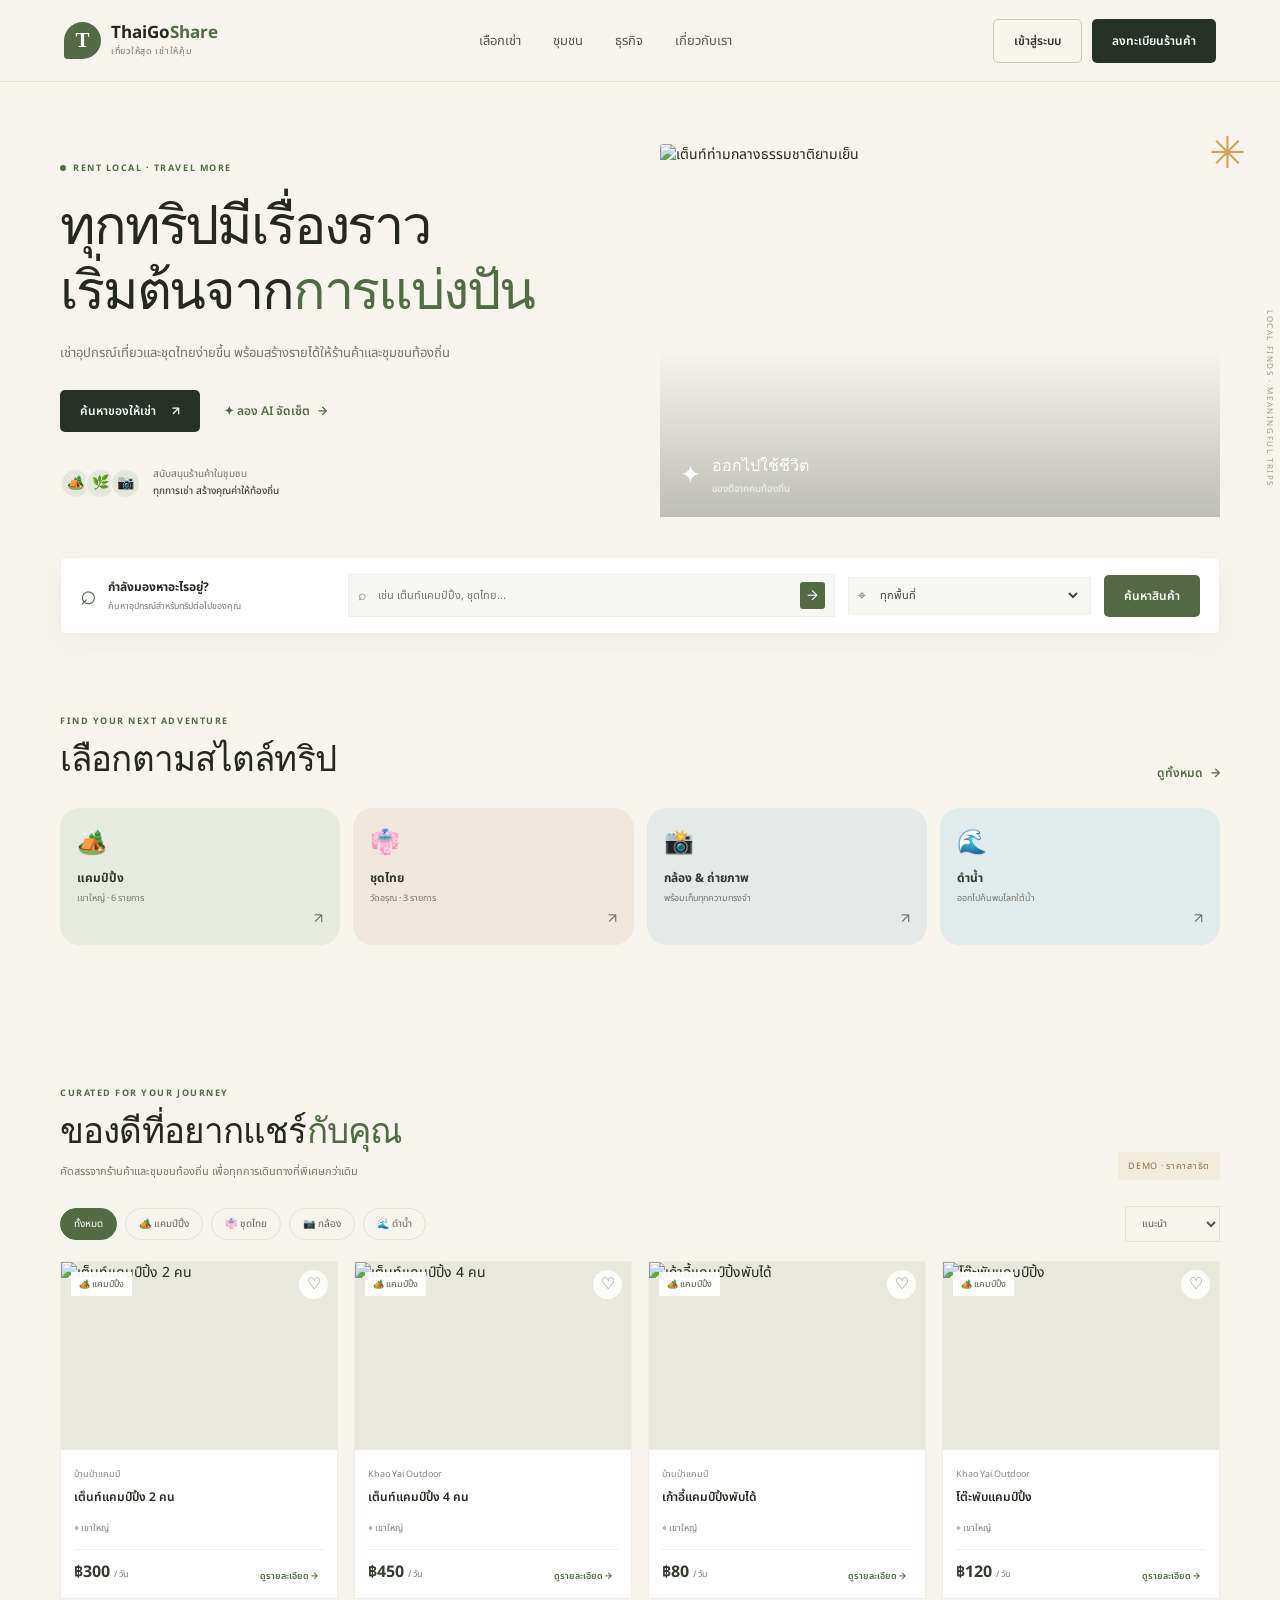
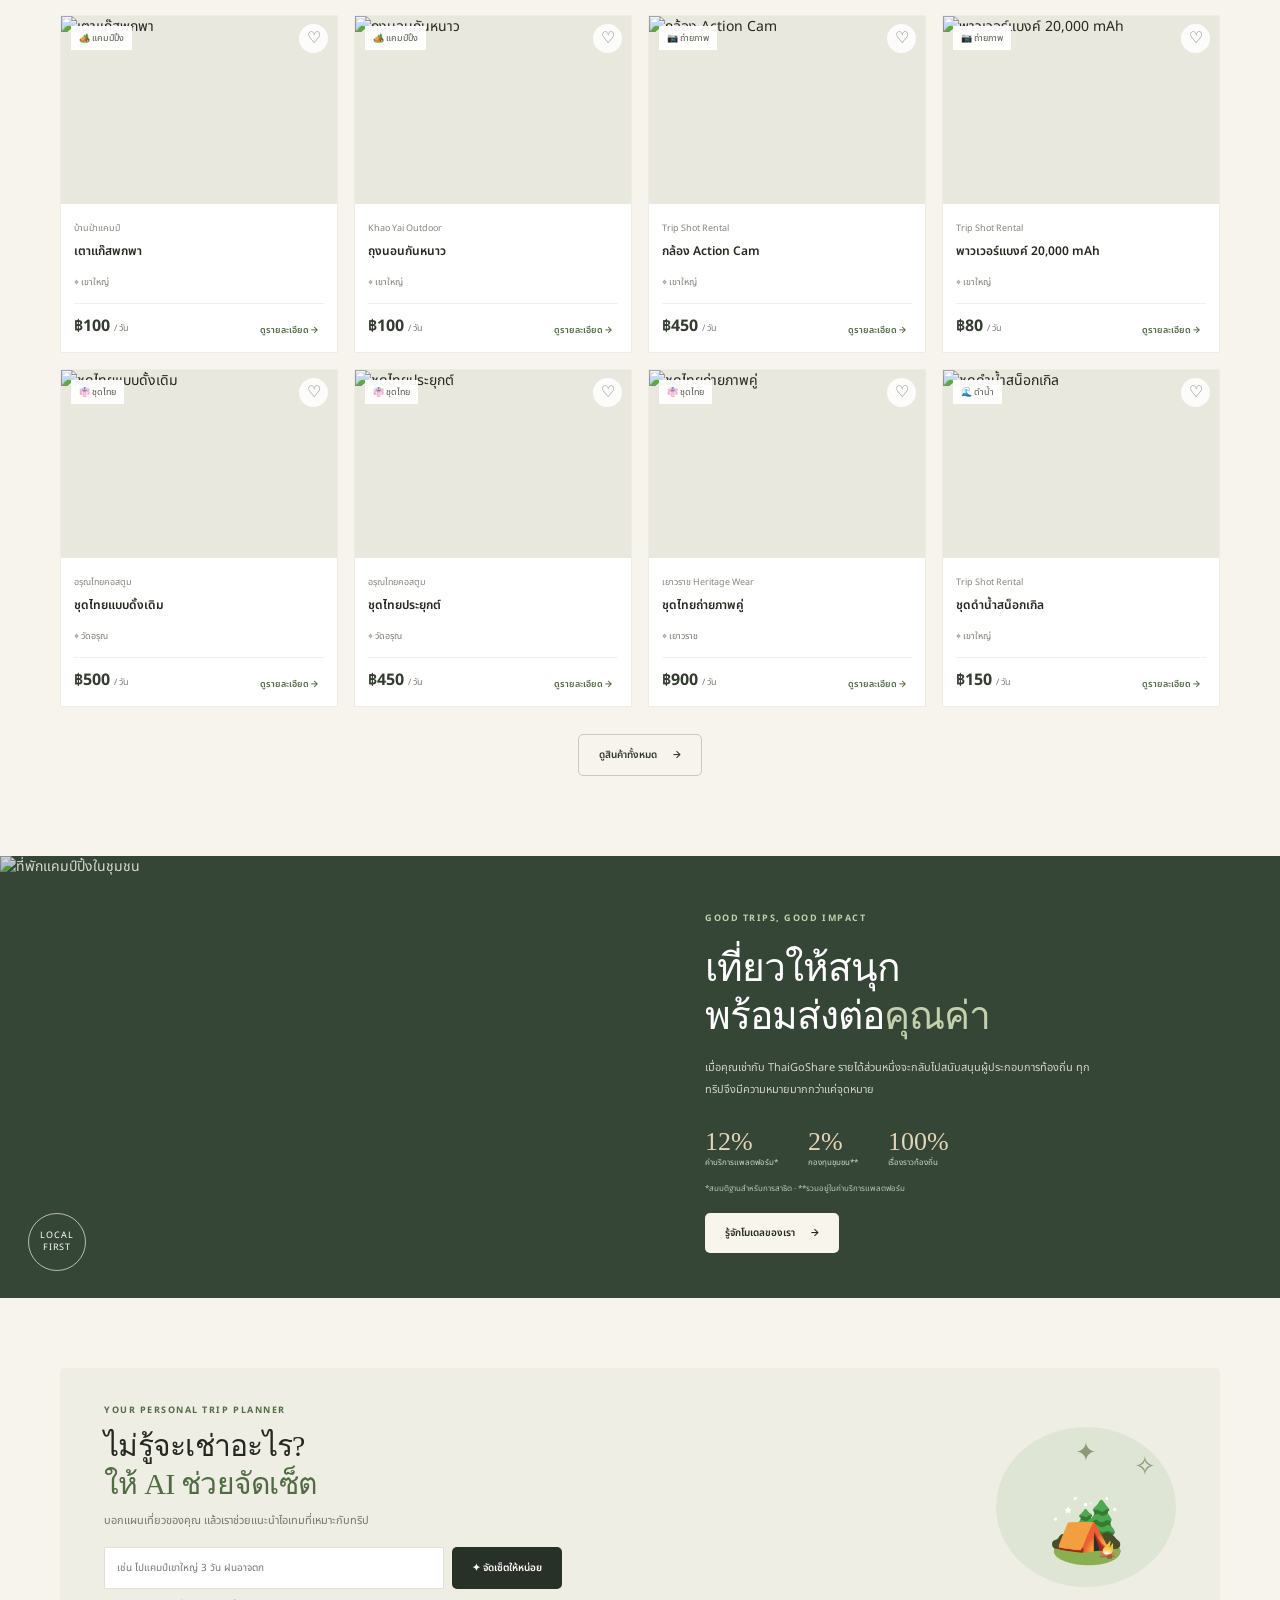
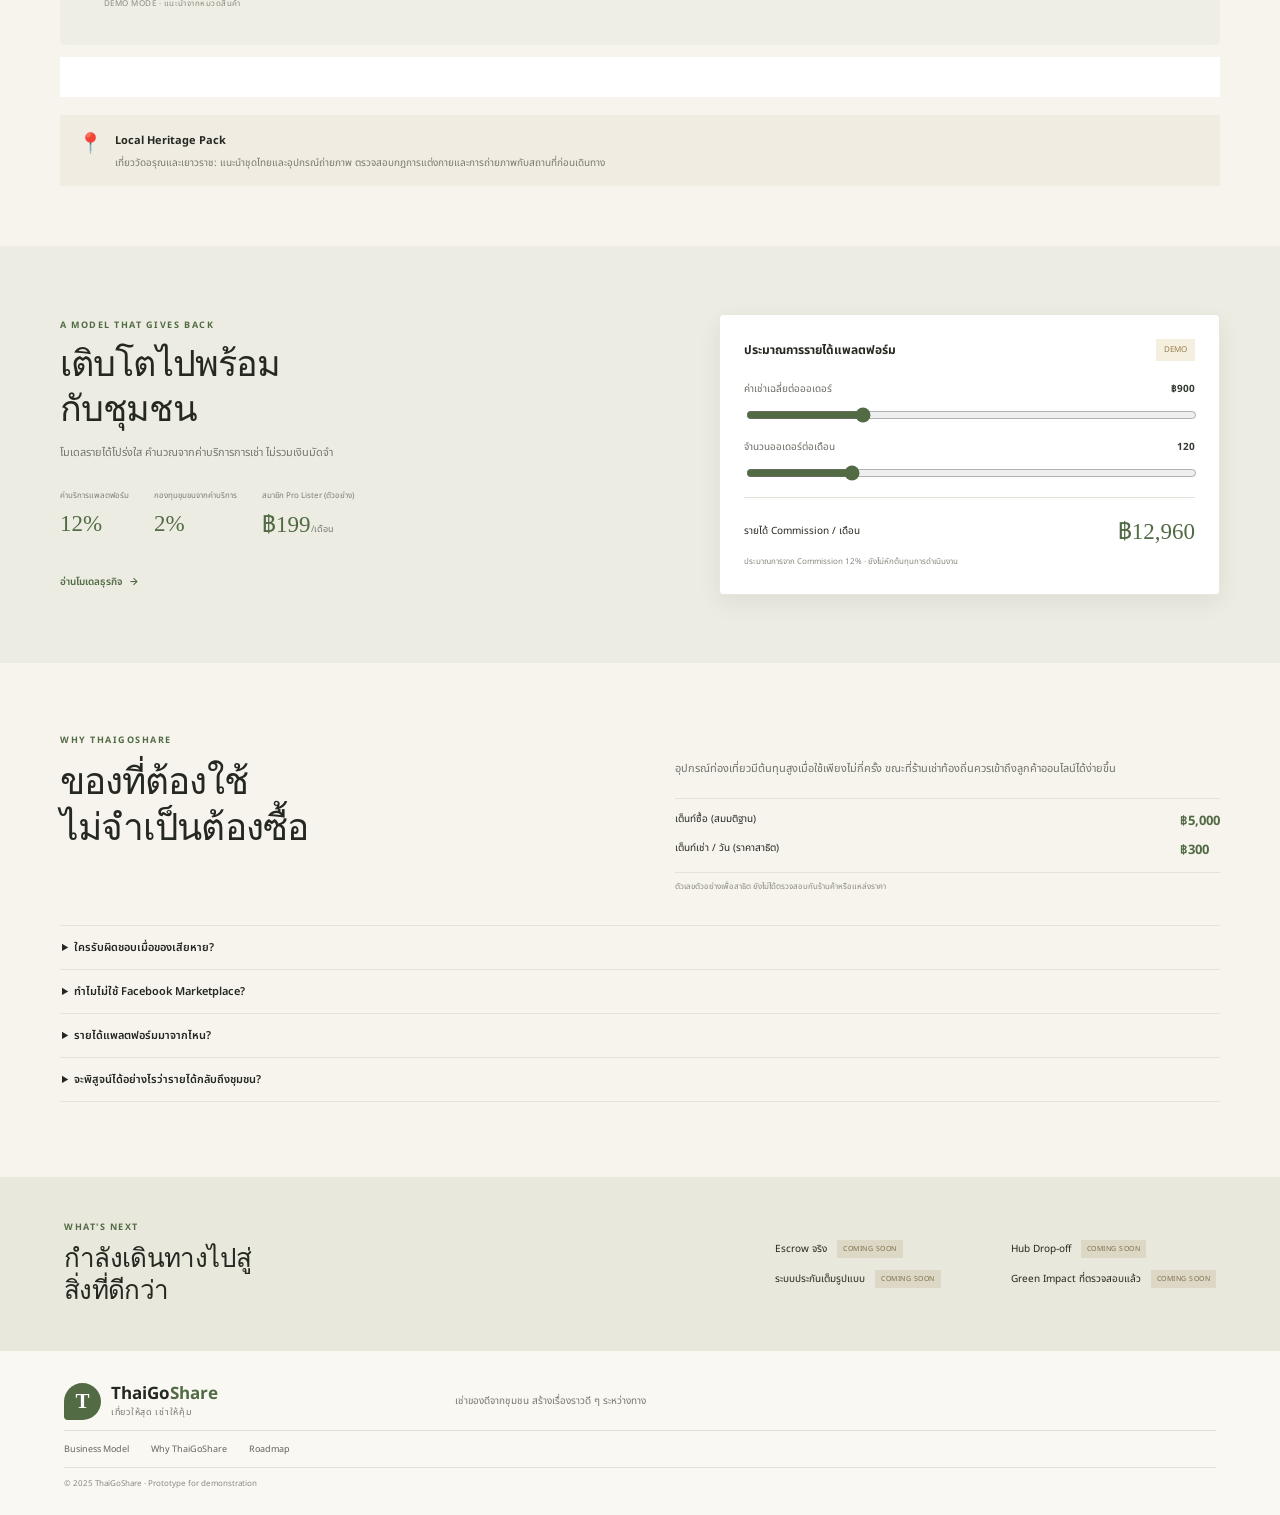
==== index.html @ fe3835ed "add ThaiGoShare folder" ====
<!doctype html>
<html lang="th">
  <head>
    <meta charset="utf-8"><meta name="viewport" content="width=device-width,initial-scale=1"><meta name="theme-color" content="#f6f4ed"><meta name="description" content="เช่าอุปกรณ์ท่องเที่ยวและชุดไทยจากร้านค้าและชุมชนท้องถิ่น"><title>ThaiGoShare — เที่ยวให้สุด เช่าให้คุ้ม</title><link rel="stylesheet" href="css/style.css">
  </head>
  <body>
    <header class="topbar">
      <a class="brand" href="#home" aria-label="ThaiGoShare หน้าแรก"><span class="brand-mark">T</span><span>ThaiGo<span class="green">Share</span><small>เที่ยวให้สุด เช่าให้คุ้ม</small></span></a>
      <nav>
        <a href="#catalog">เลือกเช่า</a><a href="#impact">ชุมชน</a><a href="#business">ธุรกิจ</a><a href="#why">เกี่ยวกับเรา</a>
      </nav>
      <div class="nav-actions">
        <button class="btn btn-outline" id="loginBtn">เข้าสู่ระบบ</button><button class="btn btn-dark" id="joinBtn">ลงทะเบียนร้านค้า</button><button class="menu-btn" aria-label="เมนู">☰</button>
      </div>
    </header>
    <main id="home">
      <section class="hero">
        <div class="hero-copy">
          <div class="eyebrow">
            <i></i>RENT LOCAL · TRAVEL MORE
          </div>
          <h1>ทุกทริปมีเรื่องราว<br>เริ่มต้นจาก<span class="green">การแบ่งปัน</span></h1><p>เช่าอุปกรณ์เที่ยวและชุดไทยง่ายขึ้น พร้อมสร้างรายได้ให้ร้านค้าและชุมชนท้องถิ่น</p>
          <div class="hero-ctas">
            <a class="btn btn-dark" href="#catalog">ค้นหาของให้เช่า<span>↗</span></a><a class="text-link" href="#matcher">✦ ลอง AI จัดเซ็ต<span>→</span></a>
          </div>
          <div class="hero-proof">
            <div class="avatars">
              <span>🏕️</span><span>🌿</span><span>📷</span>
            </div>
            <span>สนับสนุนร้านค้าในชุมชน<br><b>ทุกการเช่า สร้างคุณค่าให้ท้องถิ่น</b></span>
          </div>
        </div>
        <div class="hero-art">
          <img src="https://images.unsplash.com/photo-1478131143081-80f7f84ca84d?auto=format&fit=crop&w=1200&q=85" alt="เต็นท์ท่ามกลางธรรมชาติยามเย็น">
          <div class="image-label">
            <span>✦</span>
            <div>
              <b>ออกไปใช้ชีวิต</b><small>ของดีจากคนท้องถิ่น</small>
            </div>
          </div>
          <span class="sun">✳</span>
        </div>
        <span class="hero-side">LOCAL FINDS · MEANINGFUL TRIPS</span>
      </section>
      <section class="search-panel">
        <div class="search-title">
          <span class="search-icon">⌕</span>
          <div>
            <b>กำลังมองหาอะไรอยู่?</b><small>ค้นหาอุปกรณ์สำหรับทริปต่อไปของคุณ</small>
          </div>
        </div>
        <label class="search-field"><span>⌕</span><input id="searchInput" placeholder="เช่น เต็นท์แคมป์ปิ้ง, ชุดไทย..."><button id="searchBtn" aria-label="ค้นหา">→</button></label><label class="select-field"><span>⌖</span><select id="areaFilter"><option value="">ทุกพื้นที่</option><option value="เขาใหญ่">เขาใหญ่</option><option value="วัดอรุณ">วัดอรุณ</option><option value="เยาวราช">เยาวราช</option></select></label><a href="#catalog" class="btn btn-green" id="discoverBtn">ค้นหาสินค้า</a>
      </section>
      <section class="section categories">
        <div class="section-head">
          <div>
            <div class="eyebrow">
              FIND YOUR NEXT ADVENTURE
            </div>
            <h2>เลือกตามสไตล์ทริป</h2>
          </div>
          <a class="text-link" href="#catalog">ดูทั้งหมด<span>→</span></a>
        </div>
        <div class="category-grid">
          <button class="category-card cat-camp" data-category="camping"><span>🏕️</span><b>แคมป์ปิ้ง</b><small>เขาใหญ่ · 6 รายการ</small><i>↗</i></button><button class="category-card cat-thai" data-category="thai_dress"><span>👘</span><b>ชุดไทย</b><small>วัดอรุณ · 3 รายการ</small><i>↗</i></button><button class="category-card cat-camera" data-category="camera"><span>📸</span><b>กล้อง & ถ่ายภาพ</b><small>พร้อมเก็บทุกความทรงจำ</small><i>↗</i></button><button class="category-card cat-dive" data-category="diving"><span>🌊</span><b>ดำน้ำ</b><small>ออกไปค้นพบโลกใต้น้ำ</small><i>↗</i></button>
        </div>
      </section>
      <section class="section catalog" id="catalog">
        <div class="section-head">
          <div>
            <div class="eyebrow">
              CURATED FOR YOUR JOURNEY
            </div>
            <h2>ของดีที่อยากแชร์<span class="green">กับคุณ</span></h2><p>คัดสรรจากร้านค้าและชุมชนท้องถิ่น เพื่อทุกการเดินทางที่พิเศษกว่าเดิม</p>
          </div>
          <span class="demo-tag">DEMO · ราคาสาธิต</span>
        </div>
        <div class="filters">
          <div class="filter-pills">
            <button class="filter-pill active" data-category="">ทั้งหมด</button><button class="filter-pill" data-category="camping">🏕️ แคมป์ปิ้ง</button><button class="filter-pill" data-category="thai_dress">👘 ชุดไทย</button><button class="filter-pill" data-category="camera">📷 กล้อง</button><button class="filter-pill" data-category="diving">🌊 ดำน้ำ</button>
          </div>
          <select id="sortFilter" aria-label="เรียงตามราคา"><option value="recommended">แนะนำ</option><option value="low">ราคาต่ำไปสูง</option><option value="high">ราคาสูงไปต่ำ</option></select>
        </div>
        <div class="product-grid" id="productGrid">
          <p class="loading">กำลังโหลดสินค้า...</p>
        </div>
        <div class="center">
          <button class="btn btn-outline" id="showAllBtn">ดูสินค้าทั้งหมด<span>→</span></button>
        </div>
      </section>
      <section class="impact" id="impact">
        <div class="impact-photo">
          <img src="https://images.unsplash.com/photo-1510798831971-661eb04b3739?auto=format&fit=crop&w=1000&q=85" alt="ที่พักแคมป์ปิ้งในชุมชน"><span class="photo-stamp">LOCAL<br>FIRST</span>
        </div>
        <div class="impact-copy">
          <div class="eyebrow">
            GOOD TRIPS, GOOD IMPACT
          </div>
          <h2>เที่ยวให้สนุก<br>พร้อมส่งต่อ<span>คุณค่า</span></h2><p>เมื่อคุณเช่ากับ ThaiGoShare รายได้ส่วนหนึ่งจะกลับไปสนับสนุนผู้ประกอบการท้องถิ่น ทุกทริปจึงมีความหมายมากกว่าแค่จุดหมาย</p>
          <div class="impact-stats">
            <div>
              <b>12%</b><small>ค่าบริการแพลตฟอร์ม*</small>
            </div>
            <div>
              <b>2%</b><small>กองทุนชุมชน**</small>
            </div>
            <div>
              <b>100%</b><small>เรื่องราวท้องถิ่น</small>
            </div>
          </div>
          <small class="fine-print">*สมมติฐานสำหรับการสาธิต · **รวมอยู่ในค่าบริการแพลตฟอร์ม</small><a class="btn btn-light" href="#business">รู้จักโมเดลของเรา<span>→</span></a>
        </div>
      </section>
      <section class="section matcher" id="matcher">
        <div class="matcher-card">
          <div>
            <div class="eyebrow">
              YOUR PERSONAL TRIP PLANNER
            </div>
            <h2>ไม่รู้จะเช่าอะไร?<br><span class="green">ให้ AI ช่วยจัดเซ็ต</span></h2><p>บอกแผนเที่ยวของคุณ แล้วเราช่วยแนะนำไอเทมที่เหมาะกับทริป</p>
            <div class="matcher-form">
              <input id="tripInput" placeholder="เช่น ไปแคมป์เขาใหญ่ 3 วัน ฝนอาจตก"><button class="btn btn-dark" id="matchBtn">✦ จัดเซ็ตให้หน่อย</button>
            </div>
            <small id="matcherStatus">DEMO MODE · แนะนำจากหมวดสินค้า</small>
          </div>
          <div class="matcher-illustration">
            ✦<span>🏕️</span><i>✧</i>
          </div>
        </div>
        <div id="matchResults" class="match-results" hidden>
        </div>
        <div class="heritage-note">
          <span>📍</span>
          <div>
            <b>Local Heritage Pack</b><p>เที่ยววัดอรุณและเยาวราช: แนะนำชุดไทยและอุปกรณ์ถ่ายภาพ ตรวจสอบกฎการแต่งกายและการถ่ายภาพกับสถานที่ก่อนเดินทาง</p>
          </div>
        </div>
      </section>
      <section class="business" id="business">
        <div class="section business-inner">
          <div>
            <div class="eyebrow">
              A MODEL THAT GIVES BACK
            </div>
            <h2>เติบโตไปพร้อม<br>กับชุมชน</h2><p>โมเดลรายได้โปร่งใส คำนวณจากค่าบริการการเช่า ไม่รวมเงินมัดจำ</p>
            <div class="business-metrics">
              <div>
                <small>ค่าบริการแพลตฟอร์ม</small><b>12%</b>
              </div>
              <div>
                <small>กองทุนชุมชนจากค่าบริการ</small><b>2%</b>
              </div>
              <div>
                <small>สมาชิก Pro Lister (ตัวอย่าง)</small><b>฿199<span>/เดือน</span></b>
              </div>
            </div>
            <a href="#why" class="text-link">อ่านโมเดลธุรกิจ<span>→</span></a>
          </div>
          <div class="calc-card">
            <div class="calc-top">
              <b>ประมาณการรายได้แพลตฟอร์ม</b><span>DEMO</span>
            </div>
            <label>ค่าเช่าเฉลี่ยต่อออเดอร์<strong id="avgValue">฿900</strong><input type="range" id="avgRent" min="200" max="3000" step="100" value="900"></label><label>จำนวนออเดอร์ต่อเดือน<strong id="ordersValue">120</strong><input type="range" id="orders" min="10" max="500" step="10" value="120"></label>
            <div class="calc-result">
              <span>รายได้ Commission / เดือน</span><b id="monthlyRevenue">฿12,960</b>
            </div>
            <small>ประมาณการจาก Commission 12% · ยังไม่หักต้นทุนการดำเนินงาน</small>
          </div>
        </div>
      </section>
      <section class="section why" id="why">
        <div class="eyebrow">
          WHY THAIGOSHARE
        </div>
        <div class="why-grid">
          <h2>ของที่ต้องใช้<br>ไม่จำเป็นต้องซื้อ</h2>
          <div>
            <p>อุปกรณ์ท่องเที่ยวมีต้นทุนสูงเมื่อใช้เพียงไม่กี่ครั้ง ขณะที่ร้านเช่าท้องถิ่นควรเข้าถึงลูกค้าออนไลน์ได้ง่ายขึ้น</p>
            <div class="comparison">
              <span>เต็นท์ซื้อ (สมมติฐาน)</span><b>฿5,000</b><span>เต็นท์เช่า / วัน (ราคาสาธิต)</span><b>฿300</b>
            </div>
            <small>ตัวเลขตัวอย่างเพื่อสาธิต ยังไม่ได้ตรวจสอบกับร้านค้าหรือแหล่งราคา</small>
          </div>
        </div>
        <div class="faq">
          <details><summary>ใครรับผิดชอบเมื่อของเสียหาย?</summary><p>ปัจจุบันระบบเป็นต้นแบบ ผู้ให้เช่าและผู้เช่าควรตกลงเงื่อนไขก่อนส่งมอบ ระบบประกันเต็มรูปแบบอยู่ในแผนอนาคต</p></details><details><summary>ทำไมไม่ใช้ Facebook Marketplace?</summary><p>ThaiGoShare ออกแบบมาเพื่อรวมสินค้า วันว่าง ราคา และคำขอจองไว้ด้วยกัน ข้อมูลเปรียบเทียบคู่แข่งยังต้องตรวจสอบ</p></details><details><summary>รายได้แพลตฟอร์มมาจากไหน?</summary><p>โมเดลตัวอย่างใช้ค่าบริการ 12% และสมาชิก Pro Lister 199 บาทต่อเดือน ตัวเลขนี้เป็นสมมติฐานเพื่อการสาธิต</p></details><details><summary>จะพิสูจน์ได้อย่างไรว่ารายได้กลับถึงชุมชน?</summary><p>ระบบตัวอย่างแสดงกองทุน 2% จากค่าบริการ แต่การจ่ายเงินจริงและหลักฐานตรวจสอบยังไม่อยู่ในต้นแบบ</p></details>
        </div>
      </section>
      <section class="roadmap">
        <div>
          <div class="eyebrow">
            WHAT'S NEXT
          </div>
          <h2>กำลังเดินทางไปสู่<br>สิ่งที่ดีกว่า</h2>
        </div>
        <div class="roadmap-items">
          <span>Escrow จริง<i>COMING SOON</i></span><span>Hub Drop-off<i>COMING SOON</i></span><span>ระบบประกันเต็มรูปแบบ<i>COMING SOON</i></span><span>Green Impact ที่ตรวจสอบแล้ว<i>COMING SOON</i></span>
        </div>
      </section>
    </main>
    <footer>
      <a class="brand" href="#home"><span class="brand-mark">T</span><span>ThaiGo<span class="green">Share</span><small>เที่ยวให้สุด เช่าให้คุ้ม</small></span></a><p>เช่าของดีจากชุมชน สร้างเรื่องราวดี ๆ ระหว่างทาง</p>
      <div>
        <a href="#business">Business Model</a><a href="#why">Why ThaiGoShare</a><a href="#home">Roadmap</a>
      </div>
      <small>© 2025 ThaiGoShare · Prototype for demonstration</small>
    </footer>
  </main>
  <dialog id="productDialog" class="modal">
    <button class="modal-close" data-close aria-label="ปิด">×</button>
    <div id="productDetail">
    </div>
  </dialog>
  <dialog id="authDialog" class="modal">
    <button class="modal-close" data-close aria-label="ปิด">×</button>
    <div class="auth-content">
      <div class="eyebrow">
        THAIGOSHARE ACCOUNT
      </div>
      <h2 id="authTitle">เข้าสู่ระบบ</h2><p>ระบบบัญชีต้องตั้งค่า Supabase ก่อนใช้งาน</p><input placeholder="อีเมล" type="email" disabled><input placeholder="รหัสผ่าน" type="password" disabled><button class="btn btn-dark" disabled>กำลังเตรียมระบบบัญชี</button><small>ระบบนี้ยังไม่รับหรือจัดเก็บข้อมูลบัญชี</small>
    </div>
  </dialog>
  <dialog id="bookingDialog" class="modal">
    <button class="modal-close" data-close aria-label="ปิด">×</button>
    <div id="bookingContent">
    </div>
  </dialog>
  <script type="module" src="js/app.js"></script>
</body>
</html>
---- css/style.css ----
@import url('https://fonts.googleapis.com/css2?family=DM+Sans:wght@400;500;600;700&family=Noto+Sans+Thai:wght@300;400;500;600;700&display=swap');
:root {
  --green: #526b45;
  --green-dark: #354b31;
  --cream: #f6f4ed;
  --sand: #e8e2d3;
  --ink: #252820;
  --muted: #77796f;
  --line: #e3e1d8;
  --white: #fff;
  --serif: Georgia,'Times New Roman',serif;
}

* {
  box-sizing: border-box;
}

html {
  scroll-behavior: smooth;
}

body {
  margin: 0;
  background: var(--cream);
  color: var(--ink);
  font-family: 'Noto Sans Thai','DM Sans',sans-serif;
  font-size: 14px;
}

a {
  color: inherit;
  text-decoration: none;
}

button,input,select {
  font: inherit;
}

button {
  cursor: pointer;
}

.topbar {
  height: 82px;
  display: flex;
  align-items: center;
  justify-content: space-between;
  padding: 0 max(calc((100vw - 1160px)/2),5%);
  border-bottom: 1px solid #e8e5dc;
  position: sticky;
  top: 0;
  background: rgba(246,244,237,.94);
  backdrop-filter: blur(12px);
  z-index: 5;
}

.brand {
  display: flex;
  align-items: center;
  gap: 10px;
  font-weight: 700;
  font-size: 17px;
  line-height: 1.1;
}

.brand-mark {
  background: var(--green);
  color: white;
  border-radius: 50% 50% 50% 10%;
  width: 37px;
  height: 37px;
  display: grid;
  place-items: center;
  font-family: var(--serif);
  font-size: 21px;
}

.brand small {
  display: block;
  font-size: 9px;
  letter-spacing: .08em;
  font-weight: 400;
  color: var(--muted);
  margin-top: 4px;
}

.green {
  color: var(--green);
}

.topbar nav {
  display: flex;
  gap: 32px;
  color: #56594f;
  font-size: 13px;
}

.topbar nav a:hover,.text-link:hover {
  color: var(--green);
}

.nav-actions {
  display: flex;
  gap: 10px;
}

.btn {
  border: 0;
  padding: 12px 20px;
  border-radius: 5px;
  display: inline-flex;
  align-items: center;
  justify-content: center;
  gap: 16px;
  font-size: 12px;
  font-weight: 600;
  transition: .2s;
}

.btn:hover {
  transform: translateY(-1px);
  filter: brightness(.96);
}

.btn-dark {
  background: #283128;
  color: white;
}

.btn-outline {
  background: transparent;
  border: 1px solid #c9c9bd;
  color: #31382e;
}

.btn-green {
  background: var(--green);
  color: #fff;
}

.btn-light {
  background: #f7f5ec;
  color: var(--ink);
}

.menu-btn {
  display: none;
  border: 0;
  background: none;
  font-size: 22px;
}

.hero {
  max-width: 1160px;
  margin: 0 auto;
  padding: 62px 0 40px;
  display: grid;
  grid-template-columns: 1fr 1.02fr;
  gap: 50px;
  align-items: center;
  position: relative;
}

.eyebrow {
  font-size: 9px;
  letter-spacing: .17em;
  font-weight: 700;
  color: var(--green);
  margin-bottom: 19px;
}

.eyebrow i {
  display: inline-block;
  background: var(--green);
  width: 6px;
  height: 6px;
  border-radius: 50%;
  margin-right: 7px;
}

.hero h1 {
  font-family: var(--serif);
  font-size: 54px;
  line-height: 1.2;
  font-weight: 400;
  letter-spacing: -.04em;
  margin: 0 0 18px;
}

.hero-copy>p {
  max-width: 410px;
  line-height: 1.9;
  color: #74766e;
  font-size: 13px;
  margin-bottom: 24px;
}

.hero-ctas {
  display: flex;
  align-items: center;
  gap: 24px;
}

.text-link {
  font-size: 12px;
  color: var(--green);
  font-weight: 600;
}

.text-link span {
  margin-left: 8px;
}

.hero-proof {
  display: flex;
  align-items: center;
  gap: 12px;
  margin-top: 34px;
  color: #73756d;
  font-size: 10px;
  line-height: 1.7;
}

.hero-proof b {
  color: #42483e;
  font-weight: 500;
}

.avatars {
  display: flex;
}

.avatars span {
  width: 31px;
  height: 31px;
  background: #e4e8dc;
  border-radius: 50%;
  display: grid;
  place-items: center;
  border: 2px solid var(--cream);
  margin-left: -6px;
  font-size: 14px;
}

.avatars span:first-child {
  margin-left: 0;
}

.hero-art {
  height: 373px;
  position: relative;
}

.hero-art>img {
  width: 100%;
  height: 100%;
  object-fit: cover;
  border-radius: 3px;
}

.hero-art:after {
  content: '';
  position: absolute;
  inset: 0;
  background: linear-gradient(0deg,rgba(21,29,18,.25),transparent 45%);
  pointer-events: none;
}

.image-label {
  position: absolute;
  bottom: 20px;
  left: 20px;
  color: #fff;
  display: flex;
  gap: 11px;
  align-items: center;
  z-index: 1;
}

.image-label>span {
  font-size: 25px;
}

.image-label b,.image-label small {
  display: block;
}

.image-label b {
  font-family: var(--serif);
  font-size: 16px;
  font-weight: 400;
}

.image-label small {
  font-size: 10px;
  opacity: .8;
  margin-top: 3px;
}

.sun {
  position: absolute;
  right: -26px;
  top: -23px;
  font-size: 44px;
  color: #d1a45c;
}

.hero-side {
  position: absolute;
  right: -55px;
  top: 48%;
  writing-mode: vertical-rl;
  letter-spacing: .2em;
  color: #99998e;
  font-size: 8px;
}

.search-panel {
  max-width: 1160px;
  margin: 0 auto;
  background: #fff;
  padding: 16px 19px;
  display: grid;
  grid-template-columns: 1.05fr 2fr 1fr auto;
  gap: 13px;
  align-items: center;
  border: 1px solid #efeee8;
  box-shadow: 0 9px 30px rgba(44,47,38,.04);
  border-radius: 5px;
}

.search-title {
  display: flex;
  align-items: center;
  gap: 11px;
}

.search-icon {
  font-size: 28px;
  color: var(--green);
}

.search-title b,.search-title small {
  display: block;
}

.search-title b {
  font-size: 12px;
}

.search-title small {
  font-size: 9px;
  color: var(--muted);
  margin-top: 3px;
}

.search-field,.select-field {
  display: flex;
  align-items: center;
  gap: 10px;
  background: #f7f7f3;
  border: 1px solid #efefe9;
  padding: 7px 9px;
  color: #74796e;
}

.search-field input {
  border: 0;
  background: transparent;
  outline: 0;
  width: 100%;
  font-size: 11px;
}

.search-field button {
  background: var(--green);
  color: white;
  border: 0;
  border-radius: 3px;
  width: 27px;
  height: 27px;
}

.select-field select {
  background: transparent;
  border: 0;
  outline: 0;
  width: 100%;
  font-size: 11px;
  color: #454940;
}

.section {
  max-width: 1160px;
  margin: 0 auto;
  padding: 80px 0;
}

.section-head {
  display: flex;
  justify-content: space-between;
  align-items: end;
  margin-bottom: 26px;
}

.section-head .eyebrow {
  margin-bottom: 10px;
}

.section h2,.impact h2,.business h2,.why h2,.roadmap h2 {
  font-family: var(--serif);
  font-weight: 400;
  font-size: 35px;
  line-height: 1.25;
  margin: 0;
  letter-spacing: -.025em;
}

.section-head p {
  margin: 9px 0 0;
  color: var(--muted);
  font-size: 11px;
}

.category-grid {
  display: grid;
  grid-template-columns: repeat(4,1fr);
  gap: 13px;
}

.category-card {
  height: 137px;
  border: 0;
  border-radius: 20px;
  padding: 17px;
  display: flex;
  flex-direction: column;
  align-items: start;
  text-align: left;
  position: relative;
  overflow: hidden;
  color: #33382f;
  transition: .2s;
}

.category-card:hover {
  transform: translateY(-3px);
}

.category-card>span {
  font-size: 24px;
  margin-bottom: 8px;
}

.category-card b {
  font-size: 12px;
}

.category-card small {
  font-size: 9px;
  color: #73756c;
  margin-top: 4px;
}

.category-card i {
  position: absolute;
  right: 17px;
  bottom: 16px;
  font-style: normal;
  color: #68715f;
}

.cat-camp {
  background: #e7ebdf;
}

.cat-thai {
  background: #f0e8dc;
}

.cat-camera {
  background: #e5e9e7;
}

.cat-dive {
  background: #e0ebeb;
}

.catalog {
  padding-top: 61px;
}

.demo-tag {
  font-size: 9px;
  background: #f1ecdc;
  color: #8a7448;
  padding: 7px 10px;
  letter-spacing: .08em;
}

.filters {
  display: flex;
  justify-content: space-between;
  align-items: center;
  margin-bottom: 19px;
}

.filter-pills {
  display: flex;
  gap: 8px;
  flex-wrap: wrap;
}

.filter-pill {
  background: transparent;
  border: 1px solid var(--line);
  border-radius: 30px;
  padding: 7px 13px;
  font-size: 10px;
  color: #64675e;
}

.filter-pill.active,.filter-pill:hover {
  background: var(--green);
  color: #fff;
  border-color: var(--green);
}

.filters select {
  border: 1px solid var(--line);
  background: transparent;
  padding: 8px 12px;
  font-size: 10px;
  color: #555;
}

.product-grid {
  display: grid;
  grid-template-columns: repeat(4,1fr);
  gap: 16px;
}

.product-card {
  background: #fff;
  border: 1px solid #edede6;
  overflow: hidden;
  position: relative;
}

.product-image {
  height: 188px;
  position: relative;
  background: #e9e8df;
}

.product-image img {
  width: 100%;
  height: 100%;
  object-fit: cover;
  display: block;
}

.product-badge {
  position: absolute;
  top: 10px;
  left: 10px;
  background: rgba(255,255,255,.94);
  font-size: 9px;
  padding: 5px 8px;
  color: #53594d;
}

.save-btn {
  position: absolute;
  top: 8px;
  right: 9px;
  border: 0;
  border-radius: 50%;
  background: #ffffffd9;
  width: 29px;
  height: 29px;
  font-size: 16px;
  color: #777;
}

.product-info {
  padding: 12px 13px 14px;
}

.shop-name {
  font-size: 9px;
  color: #85877e;
}

.product-info h3 {
  font-size: 12px;
  font-weight: 600;
  margin: 5px 0 8px;
  min-height: 20px;
}

.product-area {
  font-size: 9px;
  color: #7a7d73;
}

.product-bottom {
  display: flex;
  justify-content: space-between;
  align-items: end;
  margin-top: 12px;
  border-top: 1px solid #f0f0eb;
  padding-top: 10px;
}

.price {
  font-size: 16px;
  font-weight: 700;
  color: #343c31;
}

.price small {
  font-size: 9px;
  color: #797b72;
  font-weight: 400;
}

.product-bottom button {
  font-size: 9px;
  border: 0;
  background: none;
  color: var(--green);
  font-weight: 600;
}

.center {
  text-align: center;
  margin-top: 27px;
}

.center .btn {
  font-size: 10px;
}

.loading,.empty {
  grid-column: 1/-1;
  text-align: center;
  padding: 35px;
  color: var(--muted);
}

.impact {
  background: #354536;
  color: #fff;
  display: grid;
  grid-template-columns: 1fr 1fr;
  min-height: 400px;
}

.impact-photo {
  position: relative;
  min-height: 400px;
}

.impact-photo img {
  width: 100%;
  height: 100%;
  position: absolute;
  inset: 0;
  object-fit: cover;
  opacity: .8;
}

.photo-stamp {
  position: absolute;
  bottom: 27px;
  left: 28px;
  width: 58px;
  height: 58px;
  border: 1px solid #ffffffa3;
  border-radius: 50%;
  display: grid;
  place-content: center;
  text-align: center;
  font-size: 9px;
  line-height: 1.3;
  letter-spacing: .09em;
}

.impact-copy {
  padding: 55px clamp(30px,8vw,120px) 45px 65px;
}

.impact-copy .eyebrow {
  color: #c2cfad;
}

.impact h2 {
  font-size: 39px;
}

.impact h2 span {
  color: #c4cfad;
}

.impact-copy>p {
  color: #d1d5cd;
  font-size: 11px;
  line-height: 2;
  max-width: 400px;
  margin: 16px 0 26px;
}

.impact-stats {
  display: flex;
  gap: 30px;
  margin: 0 0 14px;
}

.impact-stats div {
  display: grid;
}

.impact-stats b {
  font-family: var(--serif);
  font-size: 26px;
  font-weight: 400;
  color: #e0d5b8;
}

.impact-stats small {
  font-size: 8px;
  color: #d0d4cb;
}

.fine-print {
  font-size: 8px;
  color: #bdc4b9;
  display: block;
  margin-bottom: 18px;
}

.impact-copy .btn {
  font-size: 10px;
}

.matcher {
  padding-top: 70px;
  padding-bottom: 60px;
}

.matcher-card {
  background: #eeeee4;
  border-radius: 5px;
  padding: 35px 44px;
  display: flex;
  justify-content: space-between;
  align-items: center;
  overflow: hidden;
  min-height: 224px;
}

.matcher-card .eyebrow {
  margin-bottom: 10px;
}

.matcher-card h2 {
  font-size: 30px;
}

.matcher-card p {
  font-size: 11px;
  color: #74766f;
  margin: 10px 0 18px;
}

.matcher-form {
  display: flex;
  gap: 8px;
}

.matcher-form input {
  width: min(340px,48vw);
  background: #fff;
  border: 1px solid #e2e1d8;
  padding: 12px;
  font-size: 10px;
  outline-color: #809071;
}

.matcher-form .btn {
  font-size: 10px;
  white-space: nowrap;
}

.matcher-card>div:first-child>small {
  display: block;
  font-size: 8px;
  color: #8a8a80;
  margin-top: 9px;
  letter-spacing: .06em;
}

.matcher-illustration {
  width: 180px;
  height: 160px;
  border-radius: 50%;
  background: #dfe5d4;
  display: grid;
  place-items: center;
  font-size: 26px;
  color: #8c9a7b;
  position: relative;
  flex: none;
}

.matcher-illustration span {
  font-size: 62px;
}

.matcher-illustration i {
  position: absolute;
  right: 20px;
  top: 20px;
  font-style: normal;
}

.match-results {
  padding: 20px;
  background: #fff;
  margin-top: 12px;
  display: grid;
  grid-template-columns: repeat(3,1fr);
  gap: 12px;
}

.match-item {
  border: 1px solid var(--line);
  padding: 12px;
  font-size: 11px;
}

.heritage-note {
  display: flex;
  gap: 12px;
  align-items: start;
  margin-top: 18px;
  padding: 14px 18px;
  background: #f0ece2;
}

.heritage-note>span {
  font-size: 20px;
}

.heritage-note b {
  font-size: 11px;
}

.heritage-note p {
  margin: 4px 0 0;
  font-size: 10px;
  color: #77796f;
  line-height: 1.8;
}

.business {
  background: #ecece2;
}

.business-inner {
  display: grid;
  grid-template-columns: 1fr .85fr;
  gap: 70px;
  align-items: center;
  padding-top: 68px;
  padding-bottom: 68px;
}

.business .eyebrow {
  margin-bottom: 10px;
}

.business h2 {
  font-size: 36px;
}

.business-inner>div:first-child>p {
  font-size: 11px;
  color: #75776e;
  max-width: 360px;
  line-height: 1.8;
}

.business-metrics {
  display: flex;
  gap: 25px;
  margin: 28px 0;
}

.business-metrics div {
  display: grid;
  gap: 4px;
}

.business-metrics small {
  font-size: 8px;
  color: #7d7e75;
}

.business-metrics b {
  font-family: var(--serif);
  font-size: 23px;
  color: var(--green);
  font-weight: 400;
}

.business-metrics b span {
  font: 9px 'Noto Sans Thai';
  color: #777;
}

.business .text-link {
  font-size: 10px;
}

.calc-card {
  padding: 24px;
  background: #fff;
  border: 1px solid #e8e7de;
  border-radius: 4px;
  box-shadow: 0 8px 25px #2221;
}

.calc-top {
  display: flex;
  justify-content: space-between;
  align-items: center;
  margin-bottom: 20px;
}

.calc-top b {
  font-size: 12px;
}

.calc-top span {
  font-size: 8px;
  color: #997f49;
  background: #f4efdf;
  padding: 5px 8px;
}

.calc-card label {
  display: block;
  font-size: 10px;
  color: #696b62;
  margin-bottom: 16px;
}

.calc-card label strong {
  float: right;
  color: #343c31;
}

.calc-card input {
  display: block;
  width: 100%;
  accent-color: var(--green);
  margin-top: 10px;
}

.calc-result {
  border-top: 1px solid var(--line);
  padding-top: 15px;
  display: flex;
  justify-content: space-between;
  align-items: center;
  font-size: 10px;
}

.calc-result b {
  font-family: var(--serif);
  font-size: 23px;
  color: var(--green);
  font-weight: 400;
}

.calc-card>small {
  font-size: 8px;
  color: #85867e;
}

.why {
  padding-top: 70px;
  padding-bottom: 75px;
}

.why>.eyebrow {
  margin-bottom: 12px;
}

.why-grid {
  display: grid;
  grid-template-columns: 1fr 1fr;
  gap: 70px;
}

.why-grid h2 {
  font-size: 37px;
}

.why-grid>div>p {
  font-size: 11px;
  line-height: 1.9;
  color: #71736b;
  margin: 0 0 18px;
}

.comparison {
  display: grid;
  grid-template-columns: 1fr auto;
  gap: 9px;
  border-top: 1px solid var(--line);
  border-bottom: 1px solid var(--line);
  padding: 12px 0;
  font-size: 10px;
}

.comparison b {
  color: var(--green);
  font-size: 13px;
}

.why-grid>div>small {
  display: block;
  font-size: 8px;
  color: #8a8a80;
  margin-top: 8px;
}

.faq {
  margin-top: 32px;
  border-top: 1px solid var(--line);
}

.faq details {
  border-bottom: 1px solid var(--line);
  padding: 13px 2px;
}

.faq summary {
  font-size: 11px;
  cursor: pointer;
  font-weight: 600;
}

.faq details p {
  font-size: 10px;
  color: #77796f;
  line-height: 1.8;
  max-width: 760px;
}

.roadmap {
  background: #e9e8dd;
  padding: 43px max(calc((100vw - 1160px)/2),5%);
  display: flex;
  justify-content: space-between;
  align-items: center;
}

.roadmap .eyebrow {
  margin-bottom: 9px;
}

.roadmap h2 {
  font-size: 26px;
}

.roadmap-items {
  display: grid;
  grid-template-columns: 1fr 1fr;
  gap: 12px 30px;
}

.roadmap-items span {
  font-size: 10px;
  display: flex;
  align-items: center;
  gap: 10px;
}

.roadmap-items i {
  font-style: normal;
  font-size: 7px;
  letter-spacing: .07em;
  color: #81734f;
  background: #ddd7c5;
  padding: 4px 6px;
}

footer {
  padding: 32px max(calc((100vw - 1160px)/2),5%) 25px;
  background: #f9f8f3;
  display: grid;
  grid-template-columns: 1fr 2fr;
  align-items: center;
  gap: 10px;
}

footer>p {
  font-size: 10px;
  color: #75776f;
}

footer>div {
  grid-column: 1/-1;
  display: flex;
  gap: 22px;
  font-size: 9px;
  color: #63665e;
  padding: 11px 0;
  border-top: 1px solid var(--line);
  border-bottom: 1px solid var(--line);
}

footer>small {
  grid-column: 1/-1;
  font-size: 8px;
  color: #898a82;
}

.modal {
  border: 0;
  padding: 28px;
  max-width: 500px;
  width: calc(100% - 28px);
  border-radius: 6px;
  box-shadow: 0 20px 80px #151a1670;
}

.modal::backdrop {
  background: #1419129c;
  backdrop-filter: blur(3px);
}

.modal-close {
  position: absolute;
  right: 13px;
  top: 9px;
  border: 0;
  background: none;
  font-size: 23px;
  color: #65675e;
}

.detail-image {
  width: 100%;
  height: 230px;
  object-fit: cover;
}

.detail-content h2 {
  font-size: 21px;
  margin: 12px 0 4px;
}

.detail-content p {
  font-size: 11px;
  color: #73766d;
  line-height: 1.8;
}

.detail-meta {
  display: flex;
  gap: 15px;
  font-size: 10px;
  color: #73766d;
}

.booking-form {
  display: grid;
  grid-template-columns: 1fr 1fr;
  gap: 12px;
  margin-top: 16px;
}

.booking-form label {
  font-size: 10px;
  color: #666;
}

.booking-form input {
  display: block;
  width: 100%;
  margin-top: 5px;
  padding: 9px;
  border: 1px solid var(--line);
}

.booking-form .check {
  display: flex;
  gap: 8px;
  align-items: center;
}

.booking-form .check input {
  width: auto;
}

.booking-form .wide {
  grid-column: 1/-1;
}

.quote {
  background: #f3f3ed;
  padding: 12px;
  font-size: 10px;
  line-height: 1.8;
}

.quote b {
  float: right;
}

.booking-form button {
  width: 100%;
}

.disclaimer {
  font-size: 9px;
  color: #8b6e42;
  background: #f5f0e3;
  padding: 10px;
  line-height: 1.6;
}

.auth-content {
  display: grid;
  gap: 12px;
}

.auth-content h2 {
  font-family: var(--serif);
  font-weight: 400;
  font-size: 28px;
  margin: 0;
}

.auth-content p,.auth-content small {
  font-size: 10px;
  color: var(--muted);
}

.auth-content input {
  padding: 11px;
  border: 1px solid var(--line);
}

@media(max-width:1200px) {
  .hero,.search-panel,.section {
    margin-left: 5%;
    margin-right: 5%;
  }

  .hero-side {
    right: -28px;
  }

  .business-inner {
    padding-left: 0;
    padding-right: 0;
  };
}

@media(max-width:760px) {
  .topbar {
    height: 68px;
    padding: 0 5%;
  }

  .topbar nav,.nav-actions .btn {
    display: none;
  }

  .menu-btn {
    display: block;
  }

  .hero {
    padding: 36px 0 28px;
    grid-template-columns: 1fr;
    gap: 25px;
  }

  .hero h1 {
    font-size: 42px;
  }

  .hero-copy>p {
    font-size: 12px;
  }

  .hero-art {
    height: 260px;
    margin-right: 10px;
  }

  .sun {
    right: -13px;
  }

  .hero-side {
    display: none;
  }

  .search-panel {
    grid-template-columns: 1fr 1fr;
    padding: 13px;
    gap: 8px;
  }

  .search-title {
    grid-column: 1/-1;
  }

  .search-field {
    grid-column: 1/-1;
  }

  .search-panel>.btn {
    padding: 10px 8px;
  }

  .section {
    padding: 55px 0;
  }

  .section h2 {
    font-size: 28px;
  }

  .category-grid {
    grid-template-columns: 1fr 1fr;
  }

  .category-card {
    height: 125px;
    padding: 14px;
  }

  .section-head {
    align-items: start;
    gap: 10px;
  }

  .section-head p {
    max-width: 300px;
  }

  .filters {
    align-items: start;
    gap: 10px;
    flex-direction: column;
  }

  .filter-pills {
    gap: 6px;
  }

  .filter-pill {
    padding: 6px 10px;
    font-size: 9px;
  }

  .product-grid {
    grid-template-columns: 1fr 1fr;
    gap: 10px;
  }

  .product-image {
    height: 145px;
  }

  .product-info {
    padding: 10px;
  }

  .product-info h3 {
    font-size: 10px;
  }

  .product-bottom {
    margin-top: 9px;
  }

  .price {
    font-size: 14px;
  }

  .impact {
    grid-template-columns: 1fr;
  }

  .impact-photo {
    min-height: 235px;
  }

  .impact-copy {
    padding: 34px 7%;
  }

  .impact h2 {
    font-size: 32px;
  }

  .matcher {
    padding-top: 50px;
  }

  .matcher-card {
    padding: 25px 20px;
    min-height: 0;
  }

  .matcher-illustration {
    width: 80px;
    height: 80px;
  }

  .matcher-illustration span {
    font-size: 36px;
  }

  .matcher-card h2 {
    font-size: 24px;
  }

  .matcher-card p {
    max-width: 270px;
    line-height: 1.7;
  }

  .matcher-form {
    flex-direction: column;
    align-items: start;
  }

  .matcher-form input {
    width: 100%;
  }

  .matcher-form .btn {
    width: 100%;
  }

  .match-results {
    grid-template-columns: 1fr;
  }

  .business-inner {
    grid-template-columns: 1fr;
    gap: 28px;
    padding-top: 52px;
    padding-bottom: 52px;
  }

  .business-metrics {
    gap: 16px;
  }

  .business-metrics b {
    font-size: 19px;
  }

  .why-grid {
    grid-template-columns: 1fr;
    gap: 18px;
  }

  .why-grid h2 {
    font-size: 31px;
  }

  .roadmap {
    padding: 35px 5%;
    display: block;
  }

  .roadmap-items {
    margin-top: 18px;
    gap: 12px 8px;
  }

  .roadmap-items span {
    font-size: 9px;
    display: grid;
    gap: 4px;
  }

  .roadmap-items i {
    width: max-content;
  }

  footer {
    grid-template-columns: 1fr;
    gap: 7px;
    padding: 27px 5%;
  }

  footer>div {
    grid-column: 1;
    gap: 14px;
    flex-wrap: wrap;
  }

  .hero-proof {
    margin-top: 23px;
  };
}

@media(max-width:390px) {
  .hero h1 {
    font-size: 37px;
  }

  .nav-actions {
    gap: 0;
  }

  .search-title small {
    font-size: 8px;
  }

  .product-image {
    height: 128px;
  }

  .category-card small {
    font-size: 8px;
  }

  .impact-stats {
    gap: 16px;
  }

  .business-metrics {
    gap: 10px;
  }

  .matcher-illustration {
    display: none;
  };
}
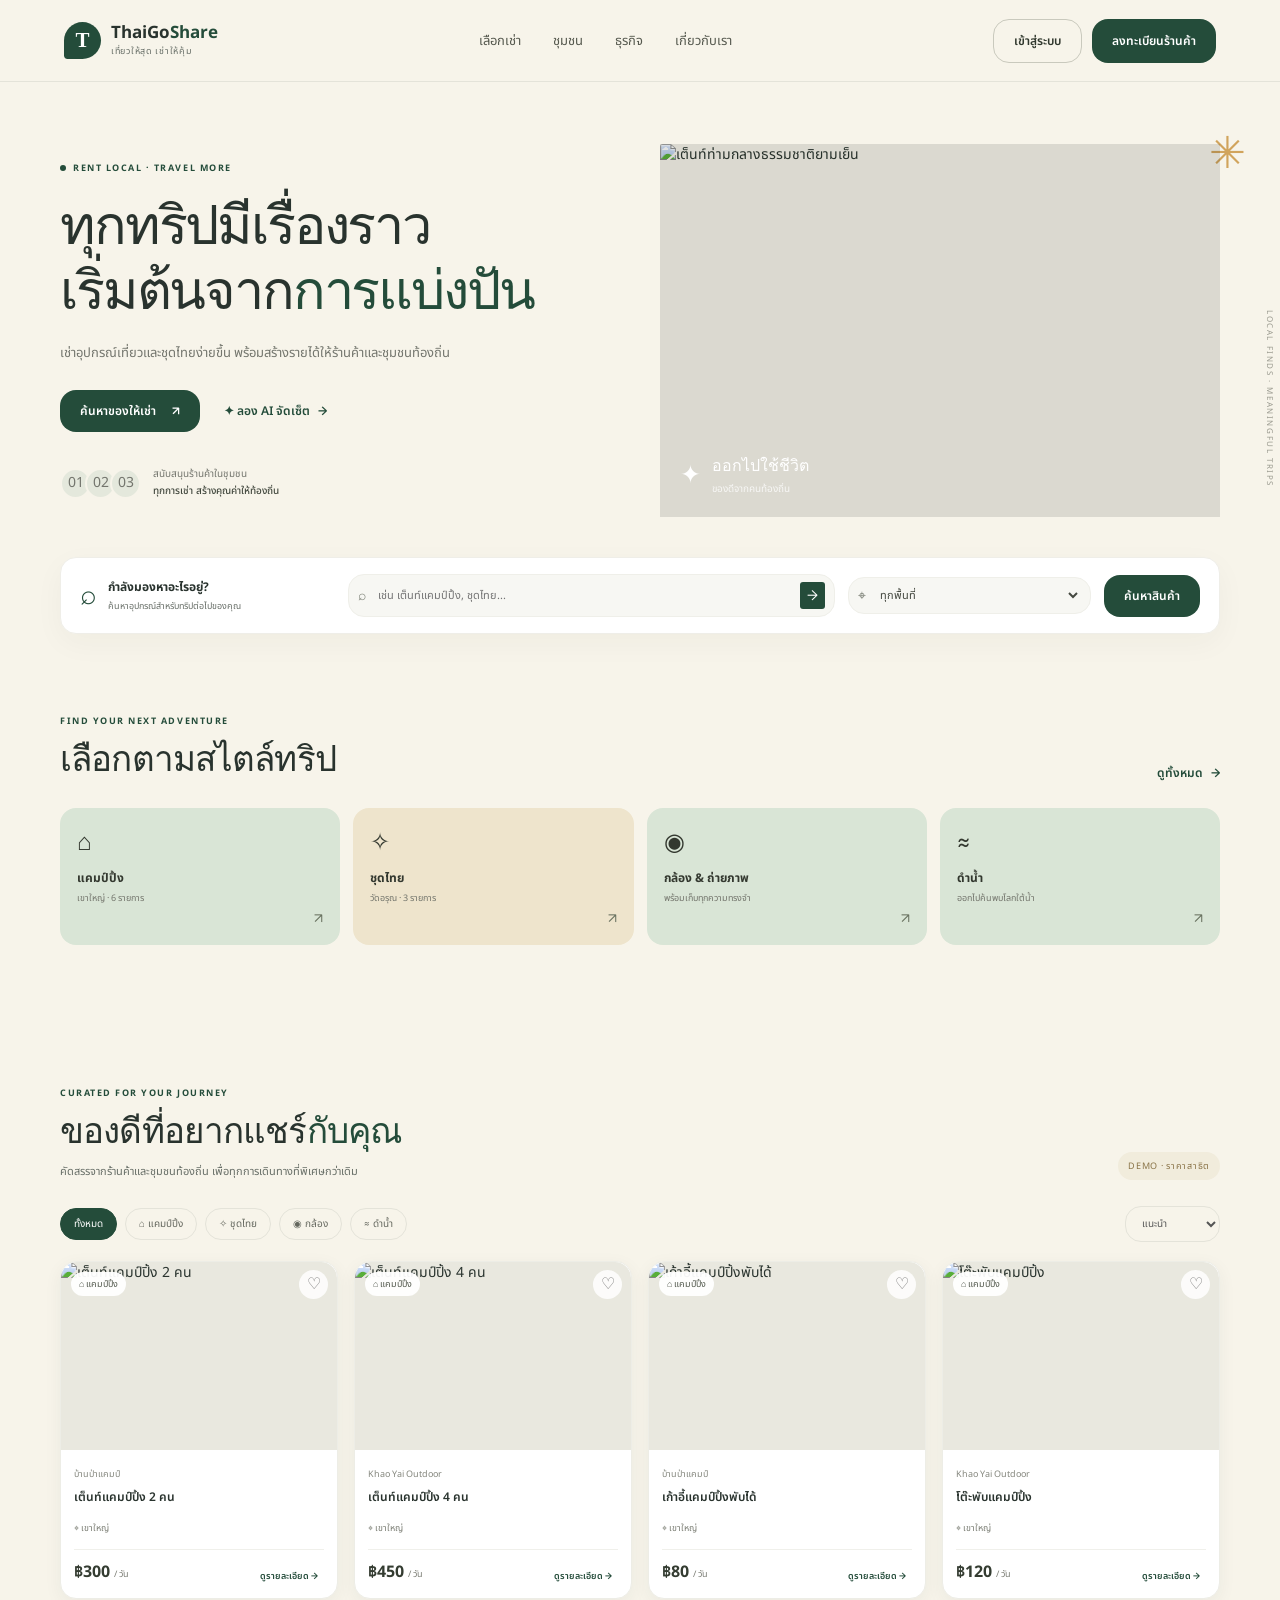
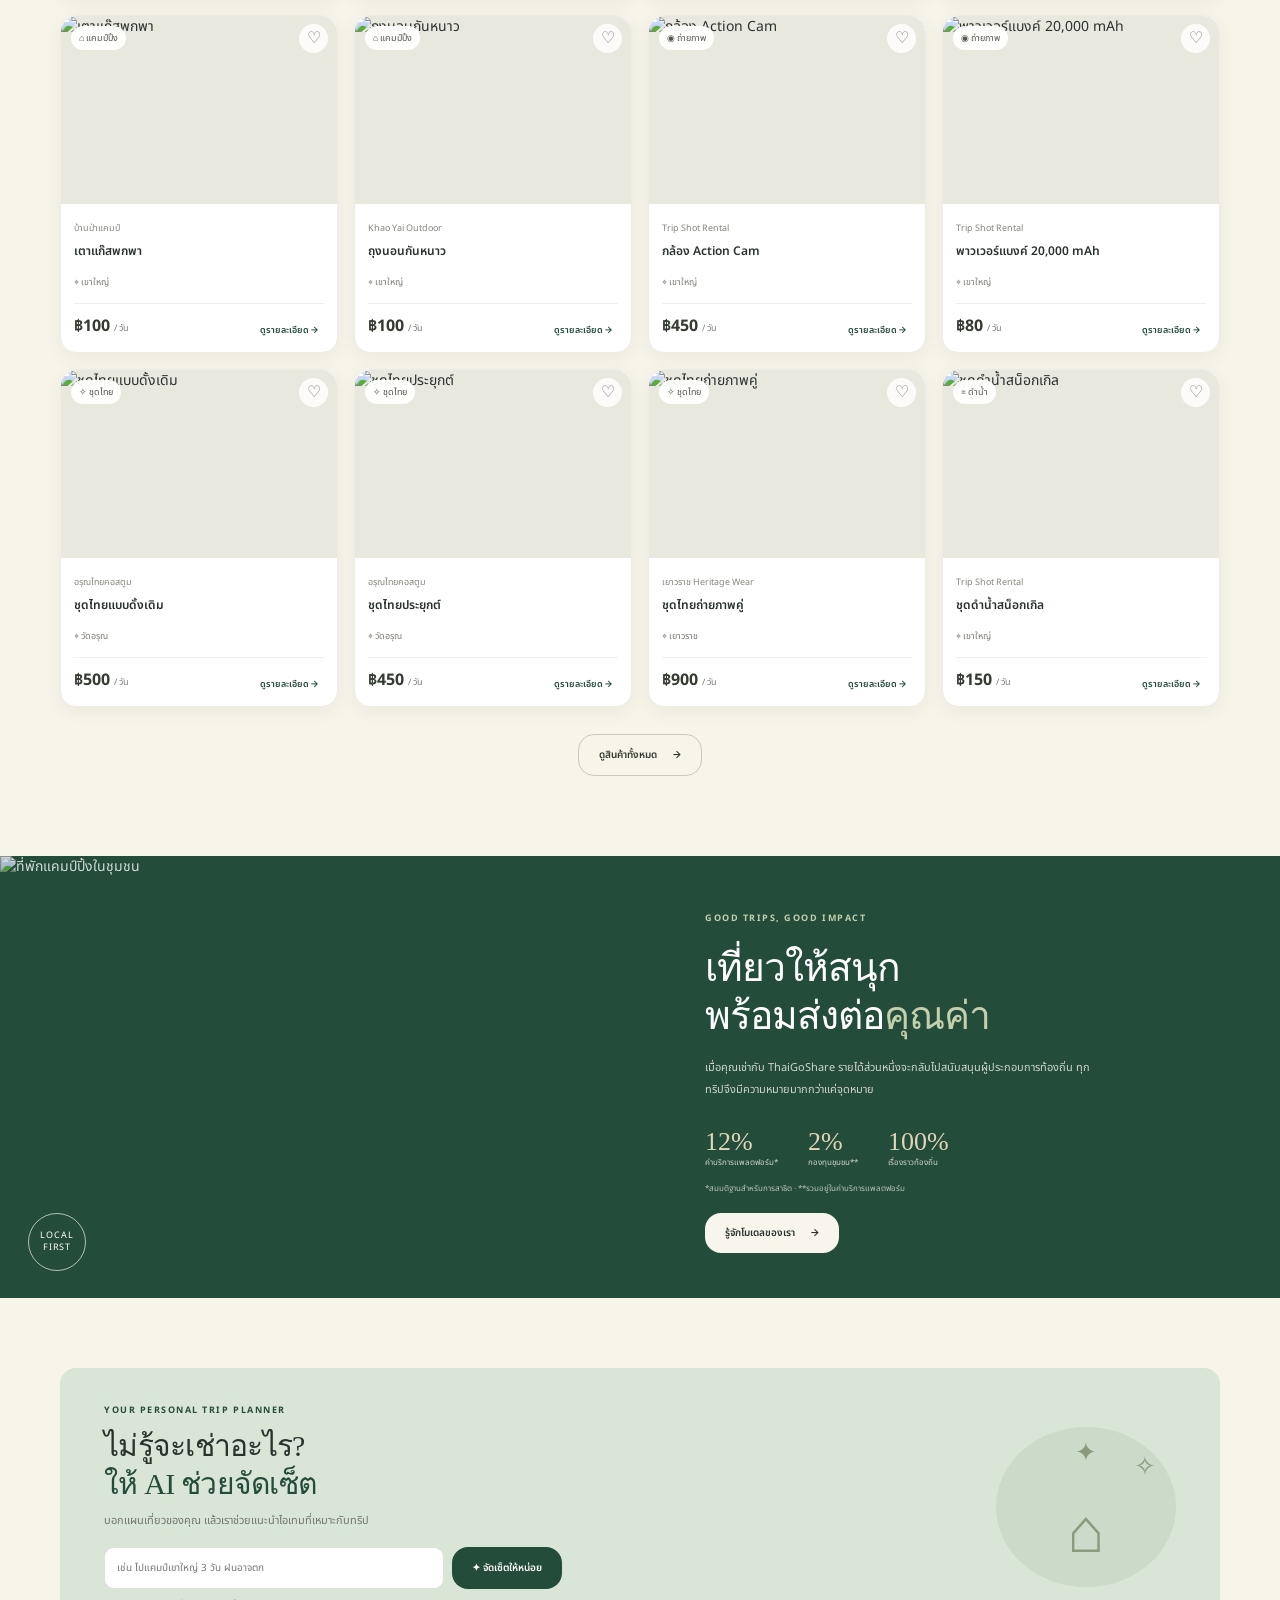
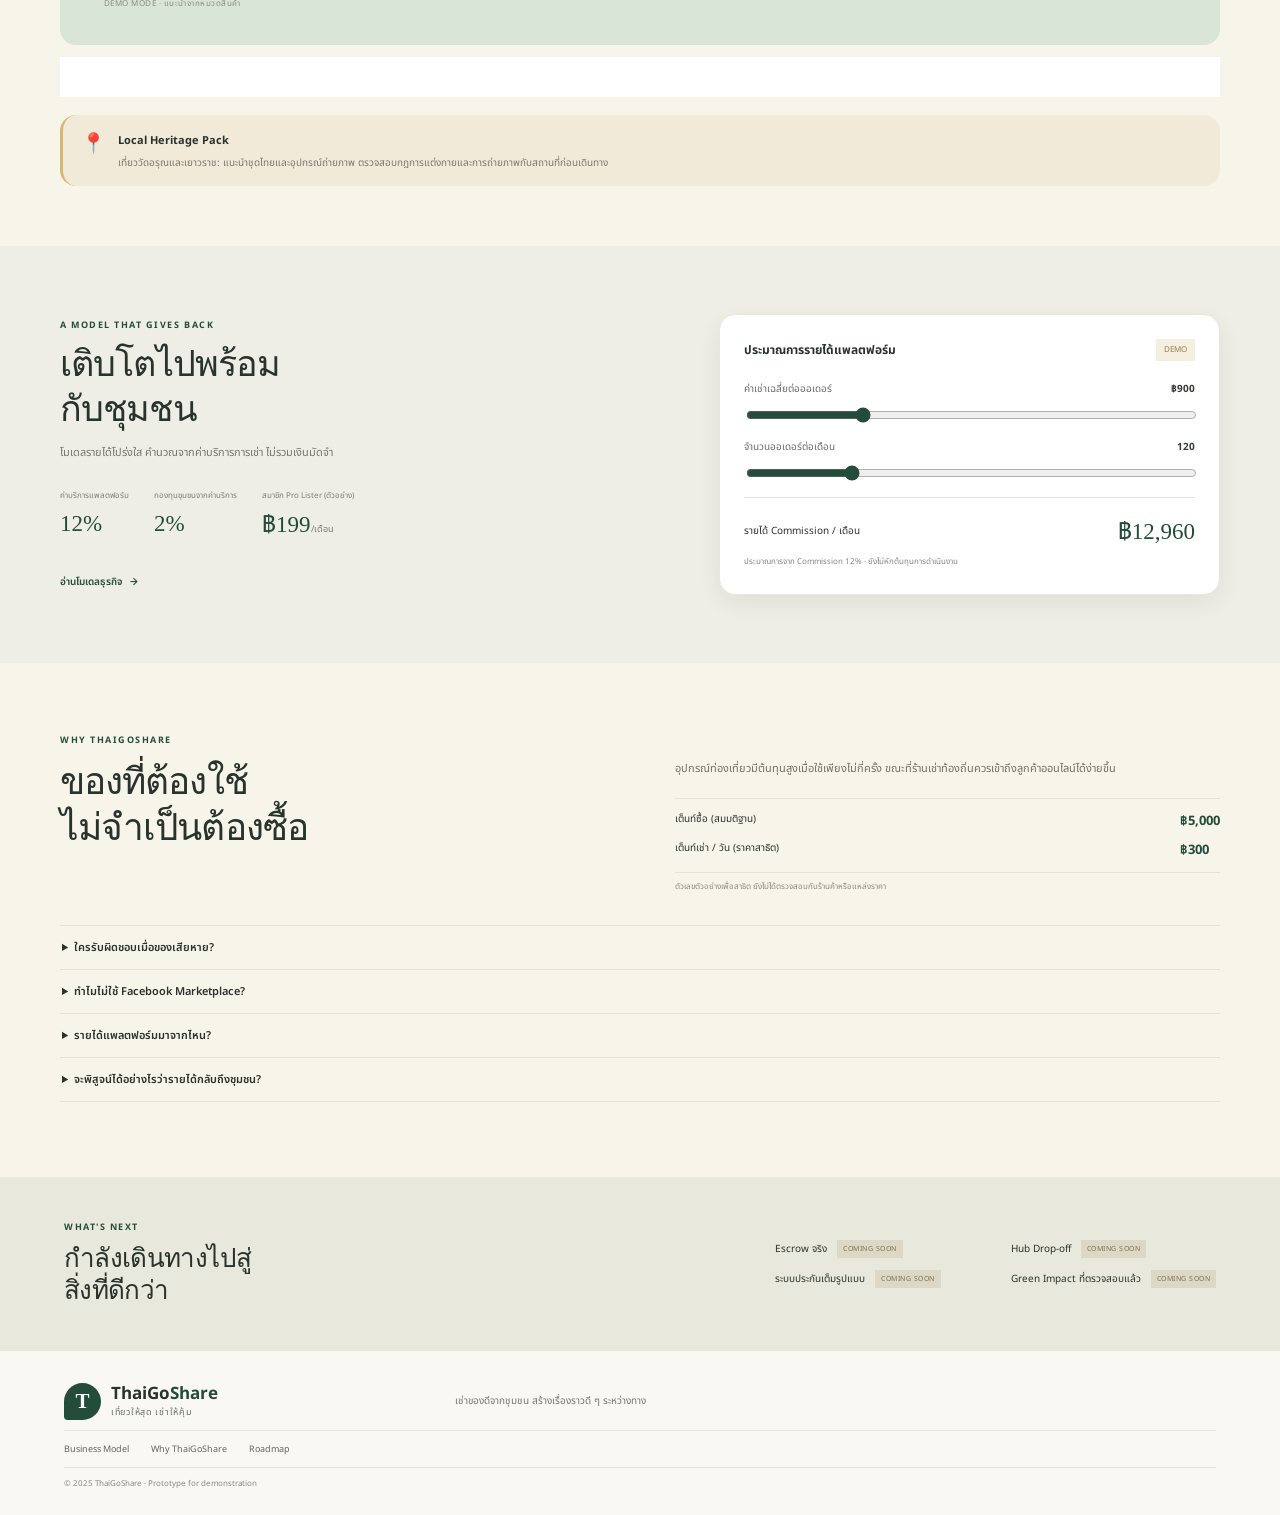
==== commit 039b410d: "change files" ====
--- a/index.html
+++ b/index.html
@@ -10,7 +10,7 @@
         <a href="#catalog">เลือกเช่า</a><a href="#impact">ชุมชน</a><a href="#business">ธุรกิจ</a><a href="#why">เกี่ยวกับเรา</a>
       </nav>
       <div class="nav-actions">
-        <button class="btn btn-outline" id="loginBtn">เข้าสู่ระบบ</button><button class="btn btn-dark" id="joinBtn">ลงทะเบียนร้านค้า</button><button class="menu-btn" aria-label="เมนู">☰</button>
+        <button class="btn btn-outline" id="loginBtn">เข้าสู่ระบบ</button><button class="btn btn-dark" id="joinBtn">ลงทะเบียนร้านค้า</button><button class="menu-btn" aria-label="เปิดเมนู" aria-expanded="false">☰</button>
       </div>
     </header>
     <main id="home">
@@ -25,7 +25,7 @@
           </div>
           <div class="hero-proof">
             <div class="avatars">
-              <span>🏕️</span><span>🌿</span><span>📷</span>
+              <span>01</span><span>02</span><span>03</span>
             </div>
             <span>สนับสนุนร้านค้าในชุมชน<br><b>ทุกการเช่า สร้างคุณค่าให้ท้องถิ่น</b></span>
           </div>
@@ -62,7 +62,7 @@
           <a class="text-link" href="#catalog">ดูทั้งหมด<span>→</span></a>
         </div>
         <div class="category-grid">
-          <button class="category-card cat-camp" data-category="camping"><span>🏕️</span><b>แคมป์ปิ้ง</b><small>เขาใหญ่ · 6 รายการ</small><i>↗</i></button><button class="category-card cat-thai" data-category="thai_dress"><span>👘</span><b>ชุดไทย</b><small>วัดอรุณ · 3 รายการ</small><i>↗</i></button><button class="category-card cat-camera" data-category="camera"><span>📸</span><b>กล้อง & ถ่ายภาพ</b><small>พร้อมเก็บทุกความทรงจำ</small><i>↗</i></button><button class="category-card cat-dive" data-category="diving"><span>🌊</span><b>ดำน้ำ</b><small>ออกไปค้นพบโลกใต้น้ำ</small><i>↗</i></button>
+          <button class="category-card cat-camp" data-category="camping"><span aria-hidden="true">⌂</span><b>แคมป์ปิ้ง</b><small>เขาใหญ่ · 6 รายการ</small><i>↗</i></button><button class="category-card cat-thai" data-category="thai_dress"><span aria-hidden="true">✧</span><b>ชุดไทย</b><small>วัดอรุณ · 3 รายการ</small><i>↗</i></button><button class="category-card cat-camera" data-category="camera"><span aria-hidden="true">◉</span><b>กล้อง & ถ่ายภาพ</b><small>พร้อมเก็บทุกความทรงจำ</small><i>↗</i></button><button class="category-card cat-dive" data-category="diving"><span aria-hidden="true">≈</span><b>ดำน้ำ</b><small>ออกไปค้นพบโลกใต้น้ำ</small><i>↗</i></button>
         </div>
       </section>
       <section class="section catalog" id="catalog">
@@ -77,7 +77,7 @@
         </div>
         <div class="filters">
           <div class="filter-pills">
-            <button class="filter-pill active" data-category="">ทั้งหมด</button><button class="filter-pill" data-category="camping">🏕️ แคมป์ปิ้ง</button><button class="filter-pill" data-category="thai_dress">👘 ชุดไทย</button><button class="filter-pill" data-category="camera">📷 กล้อง</button><button class="filter-pill" data-category="diving">🌊 ดำน้ำ</button>
+            <button class="filter-pill active" data-category="">ทั้งหมด</button><button class="filter-pill" data-category="camping">⌂ แคมป์ปิ้ง</button><button class="filter-pill" data-category="thai_dress">✧ ชุดไทย</button><button class="filter-pill" data-category="camera">◉ กล้อง</button><button class="filter-pill" data-category="diving">≈ ดำน้ำ</button>
           </div>
           <select id="sortFilter" aria-label="เรียงตามราคา"><option value="recommended">แนะนำ</option><option value="low">ราคาต่ำไปสูง</option><option value="high">ราคาสูงไปต่ำ</option></select>
         </div>
@@ -124,7 +124,7 @@
             <small id="matcherStatus">DEMO MODE · แนะนำจากหมวดสินค้า</small>
           </div>
           <div class="matcher-illustration">
-            ✦<span>🏕️</span><i>✧</i>
+            ✦<span>⌂</span><i>✧</i>
           </div>
         </div>
         <div id="matchResults" class="match-results" hidden>
--- a/css/style.css
+++ b/css/style.css
@@ -1,10 +1,14 @@
 @import url('https://fonts.googleapis.com/css2?family=DM+Sans:wght@400;500;600;700&family=Noto+Sans+Thai:wght@300;400;500;600;700&display=swap');
 :root {
-  --green: #526b45;
-  --green-dark: #354b31;
-  --cream: #f6f4ed;
-  --sand: #e8e2d3;
-  --ink: #252820;
+  --green: #244c3a;
+  --green-dark: #19382a;
+  --cream: #f7f4ea;
+  --sand: #d9e5d6;
+  --sage: #d9e5d6;
+  --terracotta: #c77b52;
+  --gold: #d6b875;
+  --charcoal: #29332e;
+  --ink: #29332e;
   --muted: #77796f;
   --line: #e3e1d8;
   --white: #fff;
@@ -262,7 +266,7 @@
   content: '';
   position: absolute;
   inset: 0;
-  background: linear-gradient(0deg,rgba(21,29,18,.25),transparent 45%);
+  background: rgba(21,29,18,.12);
   pointer-events: none;
 }
 
@@ -814,6 +818,88 @@
   flex: none;
 }
 
+/* Shared visual language: nature editorial, soft minimal and heritage accents. */
+.btn,
+.product-card,
+.category-card,
+.search-panel,
+.matcher-card,
+.calc-card,
+.modal,
+.product-image,
+.heritage-note {
+  border-radius: 16px;
+}
+
+.product-card {
+  box-shadow: 0 5px 18px rgba(41, 51, 46, .055);
+}
+
+.product-image {
+  overflow: hidden;
+  border-radius: 16px 16px 0 0;
+}
+
+.btn-dark,
+.btn-green {
+  background: var(--green);
+}
+
+.btn-dark:hover,
+.btn-green:hover {
+  background: var(--green-dark);
+}
+
+.cat-camp,
+.cat-camera,
+.cat-dive,
+.matcher-card,
+.matcher-illustration {
+  background-color: var(--sage);
+}
+
+.cat-thai {
+  background-color: #efe5cc;
+}
+
+.product-badge,
+.demo-tag {
+  border-radius: 999px;
+}
+
+.search-field,
+.select-field,
+.matcher-form input,
+.booking-form input,
+.auth-content input,
+.calc-card {
+  border-radius: 10px;
+}
+
+:where(a, button, input, select, summary, [tabindex]):focus-visible {
+  outline: 3px solid var(--terracotta);
+  outline-offset: 3px;
+}
+
+button:disabled {
+  cursor: not-allowed;
+  opacity: .56;
+}
+
+::selection {
+  background: var(--sage);
+  color: var(--charcoal);
+}
+
+@media (prefers-reduced-motion: reduce) {
+  *, *::before, *::after {
+    scroll-behavior: auto !important;
+    transition-duration: .01ms !important;
+    animation-duration: .01ms !important;
+    animation-iteration-count: 1 !important;
+  }
+}
+
 .matcher-illustration span {
   font-size: 62px;
 }
@@ -1552,3 +1638,49 @@
     display: none;
   };
 }
+
+/* Nature Editorial × Modern Thai Heritage shared art direction */
+:root {
+  --green: #244c3a;
+  --green-dark: #19382a;
+  --cream: #f7f4ea;
+  --sand: #d9e5d6;
+  --sage: #d9e5d6;
+  --terracotta: #c77b52;
+  --gold: #d6b875;
+  --charcoal: #29332e;
+  --ink: #29332e;
+  --muted: #686f68;
+  --line: #e4e3d9;
+}
+
+body { background: var(--cream); color: var(--charcoal); }
+.topbar { background: var(--cream); border-color: var(--line); backdrop-filter: none; }
+.modal::backdrop { backdrop-filter: none; }
+.btn, .search-field, .select-field, .filter-pill, .filters select, .category-card,
+.product-card, .matcher-card, .calc-card, .modal, .heritage-note { border-radius: 16px; }
+.btn-dark, .btn-green, .brand-mark, .search-field button, .filter-pill.active { background-color: var(--green); }
+.product-card { box-shadow: 0 5px 18px rgba(41,51,46,.055); transition: transform .18s ease, box-shadow .18s ease; }
+.product-card:hover { transform: translateY(-3px); box-shadow: 0 10px 24px rgba(41,51,46,.1); }
+.product-image { overflow: hidden; }
+.cat-camp, .cat-camera, .cat-dive, .matcher-card { background: var(--sage); }
+.cat-thai { background: #eee4cc; }
+.matcher-illustration { background: #cbdac9; }
+.heritage-note { background: #f1ead8; border-left: 3px solid var(--gold); }
+.demo-tag, .product-badge { border-radius: 20px; }
+.impact { background: var(--green); }
+.business { background: #eeeee6; }
+:focus-visible { outline: 3px solid var(--terracotta); outline-offset: 3px; }
+button:disabled { cursor: not-allowed; opacity: .65; transform: none; }
+.save-btn[aria-pressed="true"] { color: var(--terracotta); background: #fff; }
+@media (max-width: 760px) {
+  .topbar nav { display: none; }
+  .topbar.nav-open { flex-wrap: wrap; height: auto; min-height: 68px; padding-bottom: 12px; }
+  .topbar.nav-open nav { order: 3; display: flex; flex-direction: column; flex-basis: 100%; gap: 0; padding: 8px 0; }
+  .topbar.nav-open nav a { padding: 10px 4px; border-top: 1px solid var(--line); }
+  .topbar.nav-open .nav-actions { display: flex; order: 2; }
+  .topbar.nav-open .nav-actions .btn { display: inline-flex; padding: 9px 10px; font-size: 10px; }
+}
+@media (prefers-reduced-motion: reduce) {
+  *, *::before, *::after { scroll-behavior: auto !important; transition-duration: .01ms !important; animation-duration: .01ms !important; }
+}
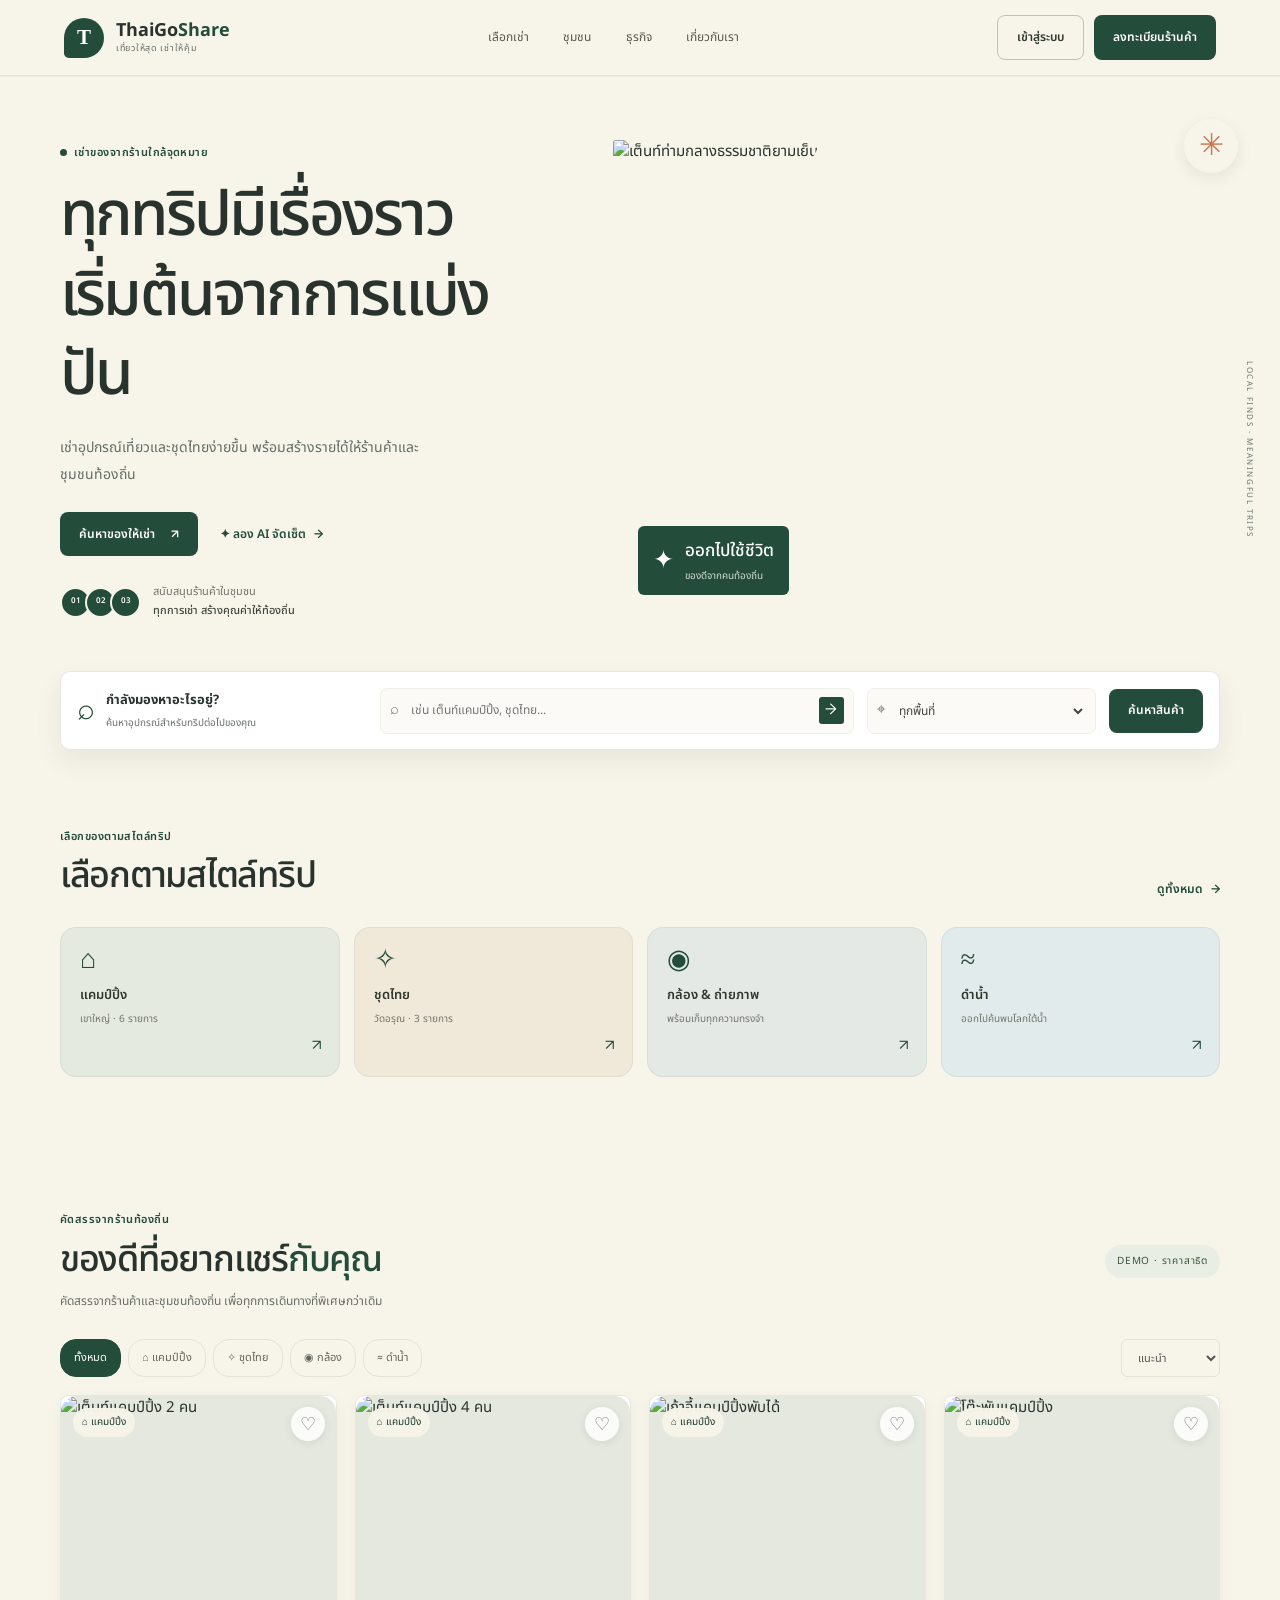
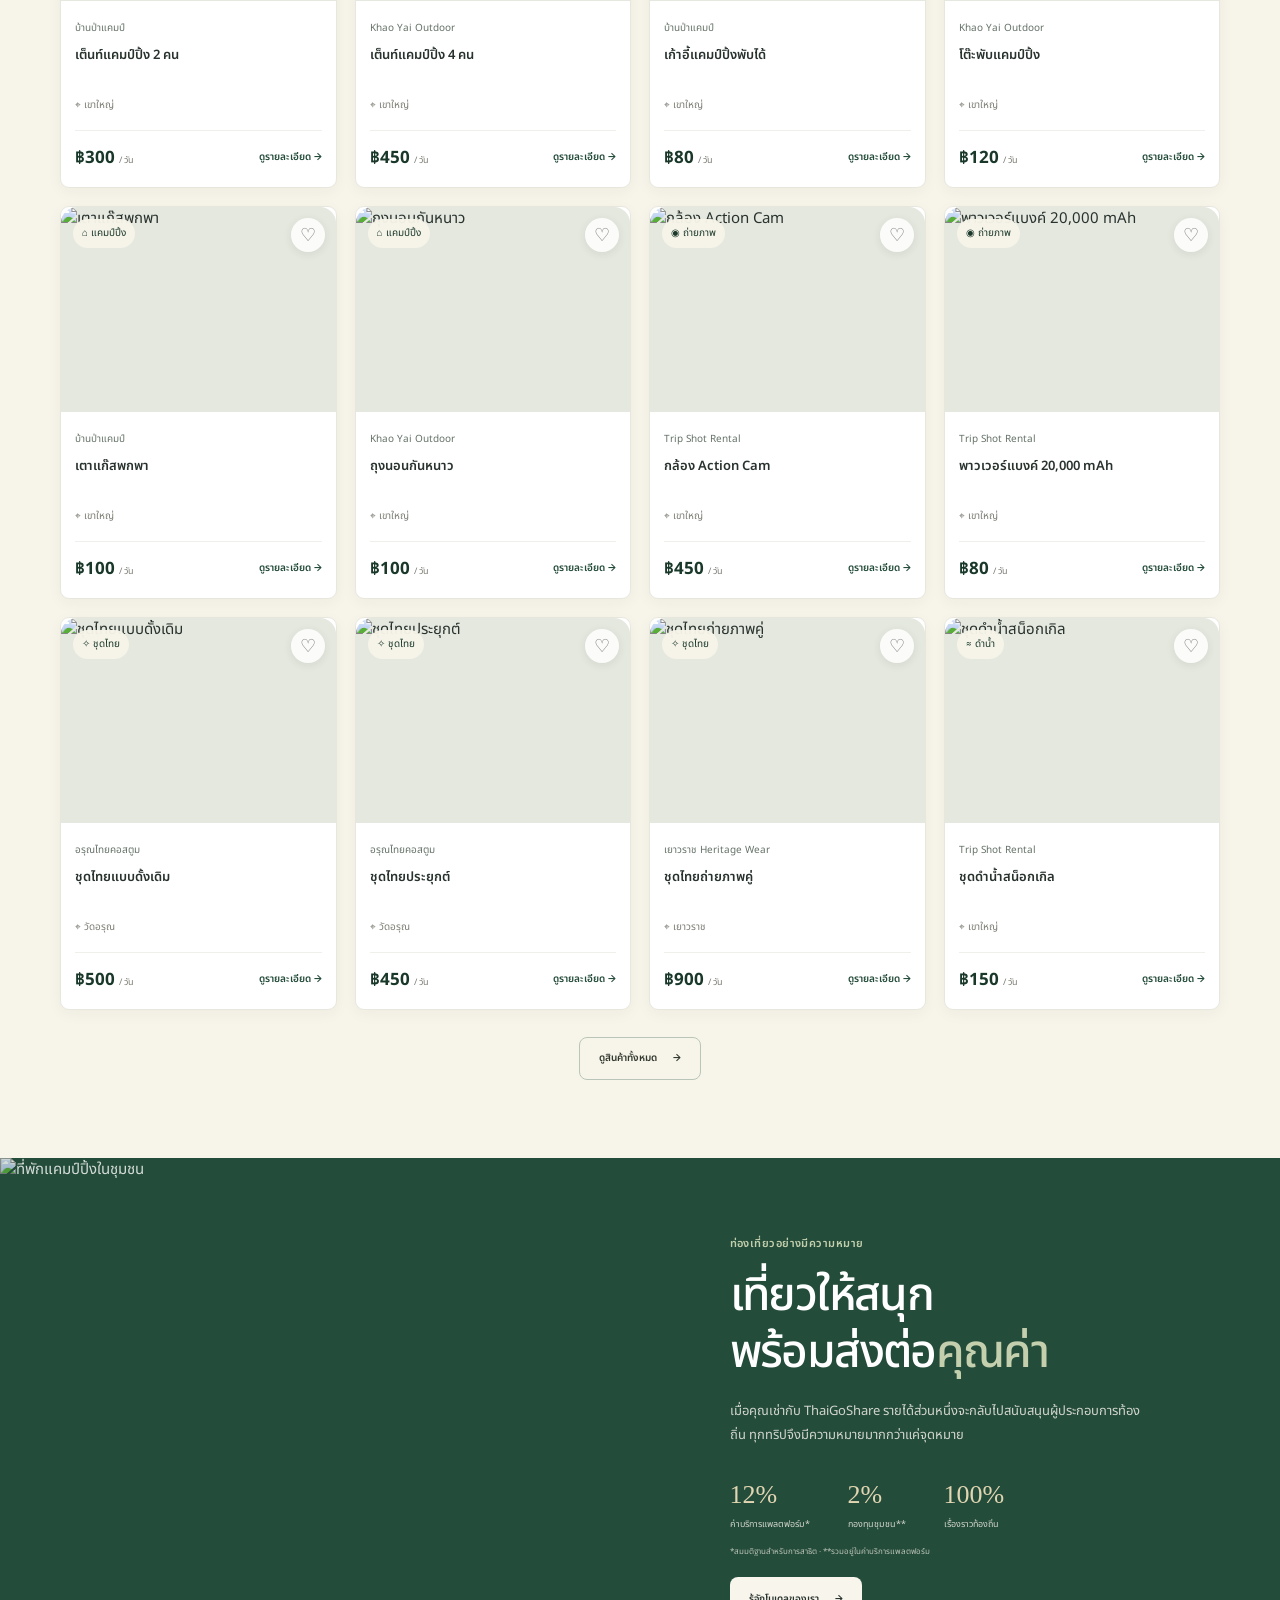
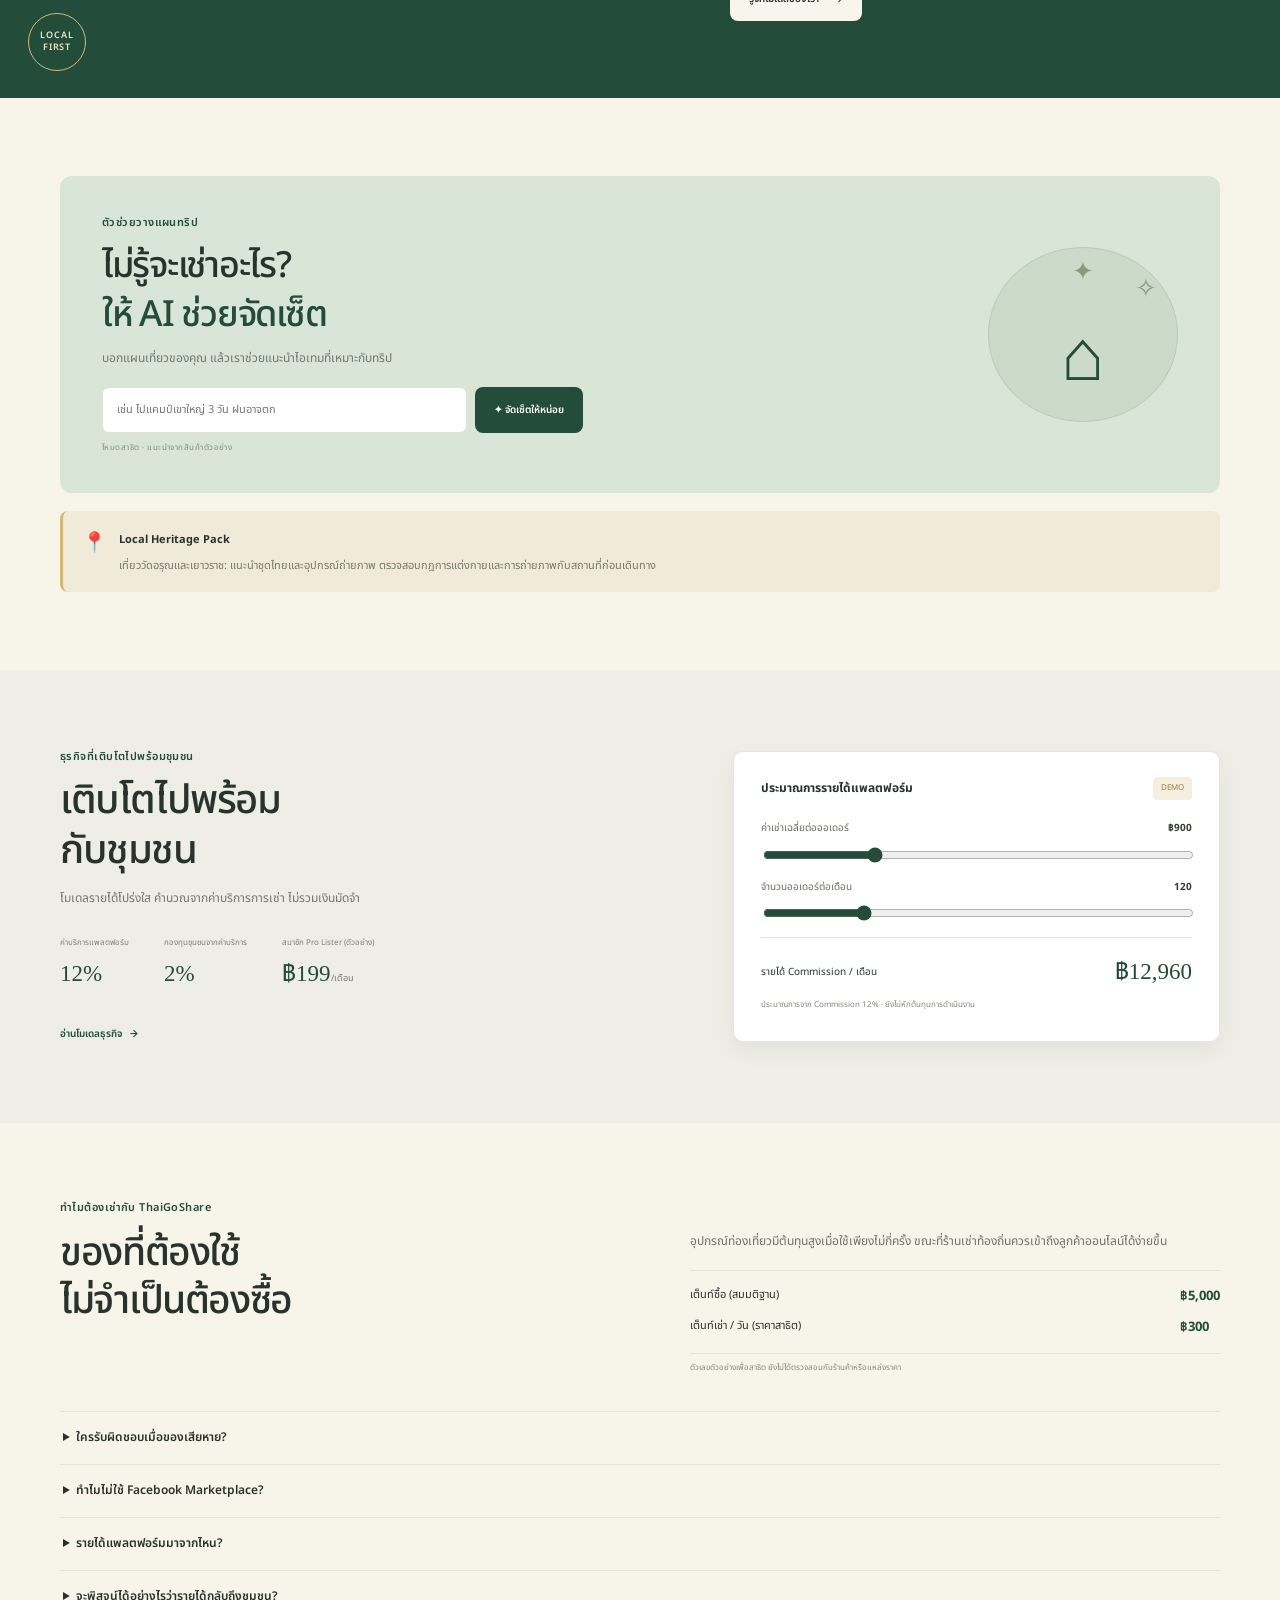
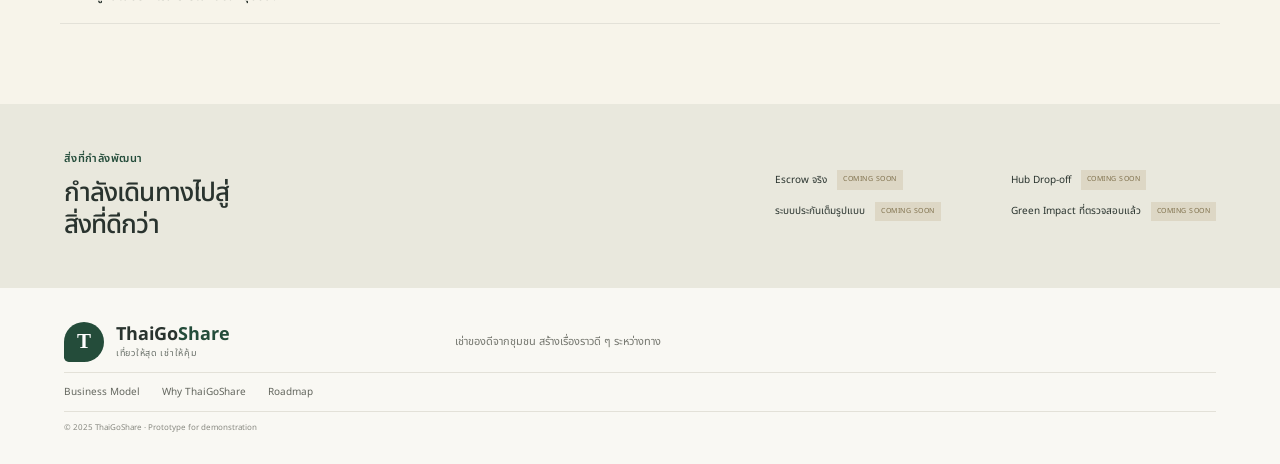
==== commit 4558688f: "change files" ====
--- a/index.html
+++ b/index.html
@@ -17,7 +17,7 @@
       <section class="hero">
         <div class="hero-copy">
           <div class="eyebrow">
-            <i></i>RENT LOCAL · TRAVEL MORE
+            <i></i>เช่าของจากร้านใกล้จุดหมาย
           </div>
           <h1>ทุกทริปมีเรื่องราว<br>เริ่มต้นจาก<span class="green">การแบ่งปัน</span></h1><p>เช่าอุปกรณ์เที่ยวและชุดไทยง่ายขึ้น พร้อมสร้างรายได้ให้ร้านค้าและชุมชนท้องถิ่น</p>
           <div class="hero-ctas">
@@ -55,7 +55,7 @@
         <div class="section-head">
           <div>
             <div class="eyebrow">
-              FIND YOUR NEXT ADVENTURE
+              เลือกของตามสไตล์ทริป
             </div>
             <h2>เลือกตามสไตล์ทริป</h2>
           </div>
@@ -69,7 +69,7 @@
         <div class="section-head">
           <div>
             <div class="eyebrow">
-              CURATED FOR YOUR JOURNEY
+              คัดสรรจากร้านท้องถิ่น
             </div>
             <h2>ของดีที่อยากแชร์<span class="green">กับคุณ</span></h2><p>คัดสรรจากร้านค้าและชุมชนท้องถิ่น เพื่อทุกการเดินทางที่พิเศษกว่าเดิม</p>
           </div>
@@ -94,7 +94,7 @@
         </div>
         <div class="impact-copy">
           <div class="eyebrow">
-            GOOD TRIPS, GOOD IMPACT
+            ท่องเที่ยวอย่างมีความหมาย
           </div>
           <h2>เที่ยวให้สนุก<br>พร้อมส่งต่อ<span>คุณค่า</span></h2><p>เมื่อคุณเช่ากับ ThaiGoShare รายได้ส่วนหนึ่งจะกลับไปสนับสนุนผู้ประกอบการท้องถิ่น ทุกทริปจึงมีความหมายมากกว่าแค่จุดหมาย</p>
           <div class="impact-stats">
@@ -115,13 +115,13 @@
         <div class="matcher-card">
           <div>
             <div class="eyebrow">
-              YOUR PERSONAL TRIP PLANNER
+              ตัวช่วยวางแผนทริป
             </div>
             <h2>ไม่รู้จะเช่าอะไร?<br><span class="green">ให้ AI ช่วยจัดเซ็ต</span></h2><p>บอกแผนเที่ยวของคุณ แล้วเราช่วยแนะนำไอเทมที่เหมาะกับทริป</p>
             <div class="matcher-form">
               <input id="tripInput" placeholder="เช่น ไปแคมป์เขาใหญ่ 3 วัน ฝนอาจตก"><button class="btn btn-dark" id="matchBtn">✦ จัดเซ็ตให้หน่อย</button>
             </div>
-            <small id="matcherStatus">DEMO MODE · แนะนำจากหมวดสินค้า</small>
+            <small id="matcherStatus">โหมดสาธิต · แนะนำจากสินค้าตัวอย่าง</small>
           </div>
           <div class="matcher-illustration">
             ✦<span>⌂</span><i>✧</i>
@@ -140,7 +140,7 @@
         <div class="section business-inner">
           <div>
             <div class="eyebrow">
-              A MODEL THAT GIVES BACK
+              ธุรกิจที่เติบโตไปพร้อมชุมชน
             </div>
             <h2>เติบโตไปพร้อม<br>กับชุมชน</h2><p>โมเดลรายได้โปร่งใส คำนวณจากค่าบริการการเช่า ไม่รวมเงินมัดจำ</p>
             <div class="business-metrics">
@@ -170,7 +170,7 @@
       </section>
       <section class="section why" id="why">
         <div class="eyebrow">
-          WHY THAIGOSHARE
+          ทำไมต้องเช่ากับ ThaiGoShare
         </div>
         <div class="why-grid">
           <h2>ของที่ต้องใช้<br>ไม่จำเป็นต้องซื้อ</h2>
@@ -189,7 +189,7 @@
       <section class="roadmap">
         <div>
           <div class="eyebrow">
-            WHAT'S NEXT
+            สิ่งที่กำลังพัฒนา
           </div>
           <h2>กำลังเดินทางไปสู่<br>สิ่งที่ดีกว่า</h2>
         </div>
--- a/css/style.css
+++ b/css/style.css
@@ -9,7 +9,7 @@
   --gold: #d6b875;
   --charcoal: #29332e;
   --ink: #29332e;
-  --muted: #77796f;
+  --muted: #686f68;
   --line: #e3e1d8;
   --white: #fff;
   --serif: Georgia,'Times New Roman',serif;
@@ -1640,20 +1640,6 @@
 }
 
 /* Nature Editorial × Modern Thai Heritage shared art direction */
-:root {
-  --green: #244c3a;
-  --green-dark: #19382a;
-  --cream: #f7f4ea;
-  --sand: #d9e5d6;
-  --sage: #d9e5d6;
-  --terracotta: #c77b52;
-  --gold: #d6b875;
-  --charcoal: #29332e;
-  --ink: #29332e;
-  --muted: #686f68;
-  --line: #e4e3d9;
-}
-
 body { background: var(--cream); color: var(--charcoal); }
 .topbar { background: var(--cream); border-color: var(--line); backdrop-filter: none; }
 .modal::backdrop { backdrop-filter: none; }
@@ -1676,11 +1662,236 @@
 @media (max-width: 760px) {
   .topbar nav { display: none; }
   .topbar.nav-open { flex-wrap: wrap; height: auto; min-height: 68px; padding-bottom: 12px; }
-  .topbar.nav-open nav { order: 3; display: flex; flex-direction: column; flex-basis: 100%; gap: 0; padding: 8px 0; }
+  .topbar.nav-open nav { order: 2; display: flex; flex-direction: column; flex-basis: 100%; gap: 0; padding: 8px 0; }
   .topbar.nav-open nav a { padding: 10px 4px; border-top: 1px solid var(--line); }
-  .topbar.nav-open .nav-actions { display: flex; order: 2; }
-  .topbar.nav-open .nav-actions .btn { display: inline-flex; padding: 9px 10px; font-size: 10px; }
+  .topbar.nav-open .nav-actions { display: flex; order: 3; width: 100%; }
+  .topbar.nav-open .nav-actions .btn { display: inline-flex; flex: 1; padding: 9px 10px; font-size: 10px; }
+  .topbar.nav-open .menu-btn { display: none; }
 }
 @media (prefers-reduced-motion: reduce) {
   *, *::before, *::after { scroll-behavior: auto !important; transition-duration: .01ms !important; animation-duration: .01ms !important; }
 }
+
+/* Editorial field-guide refinements */
+body { font-size: 15px; line-height: 1.65; }
+.topbar { height: 76px; box-shadow: 0 1px 0 rgba(36,76,58,.04); }
+.brand { gap: 12px; font-size: 18px; }
+.brand-mark { border-radius: 50% 50% 50% 12%; width: 40px; height: 40px; }
+.topbar nav { gap: clamp(18px, 2.7vw, 36px); font-size: 12px; }
+.topbar nav a { padding: 8px 0; position: relative; }
+.topbar nav a:hover { color: var(--green-dark); }
+.btn { min-height: 44px; padding: 12px 19px; border-radius: 8px; letter-spacing: 0; }
+.btn-dark { background: var(--green); }
+.btn-dark:hover, .btn-green:hover { background: var(--green-dark); filter: none; }
+.btn-outline { border-color: #b9c5b8; }
+.hero { padding-top: 50px; padding-bottom: 34px; grid-template-columns: .88fr 1.12fr; gap: clamp(32px, 6vw, 82px); }
+.hero-copy { padding: 18px 0 14px; }
+.eyebrow { font-size: 11px; letter-spacing: .04em; font-weight: 600; margin-bottom: 15px; }
+.eyebrow i { width: 7px; height: 7px; }
+.hero h1 { font-family: 'Noto Sans Thai','DM Sans',sans-serif; font-size: clamp(42px, 5vw, 62px); line-height: 1.28; font-weight: 500; letter-spacing: -.045em; max-width: 540px; }
+.hero h1 .green { color: inherit; text-decoration: none; }
+.hero-copy>p { max-width: 385px; font-size: 14px; line-height: 1.9; color: #626e65; margin-top: 20px; }
+.hero-ctas { gap: 22px; }
+.hero-art { height: clamp(350px, 39vw, 480px); border-radius: 8px 8px 72px 8px; overflow: visible; }
+.hero-art>img { border-radius: inherit; object-position: center 55%; }
+.hero-art:after { border-radius: inherit; background: transparent; }
+.image-label { bottom: 25px; left: 25px; }
+.image-label { padding: 11px 15px; border-radius: 6px; background: var(--green); }
+.image-label b { font-family: 'Noto Sans Thai',sans-serif; font-size: 17px; font-weight: 500; }
+.sun { top: -21px; right: -18px; color: var(--terracotta); background: var(--cream); width: 54px; height: 54px; display: grid; place-items: center; border-radius: 50%; font-size: 30px; box-shadow: 0 5px 16px #29332e15; }
+.hero-side { right: -35px; font-size: 8px; color: #68776b; }
+.hero-proof { margin-top: 27px; font-size: 11px; }
+.avatars span { width: 31px; height: 31px; background: var(--green); color: #fff; font-size: 8px; font-weight: 600; }
+.search-panel { position: relative; z-index: 2; margin-top: 2px; padding: 14px 16px; grid-template-columns: minmax(185px,.95fr) minmax(220px,1.55fr) minmax(140px,.75fr) auto; border: 1px solid #e8e7de; border-radius: 10px; box-shadow: 0 12px 28px rgba(41,51,46,.07); }
+.search-title b { font-size: 13px; }
+.search-title small { font-size: 10px; }
+.search-icon { font-size: 30px; }
+.search-field,.select-field { min-height: 46px; border-radius: 7px; background: #fbfaf6; }
+.search-field input,.select-field select { font-size: 12px; }
+.section { padding-top: 78px; padding-bottom: 78px; }
+.section-head { margin-bottom: 28px; }
+.section-head .eyebrow { margin-bottom: 8px; }
+.section h2,.impact h2,.business h2,.why h2,.roadmap h2 { font-family: 'Noto Sans Thai','DM Sans',sans-serif; font-weight: 500; letter-spacing: -.035em; }
+.section h2 { font-size: clamp(28px, 3vw, 36px); }
+.category-grid { gap: 14px; }
+.category-card { min-height: 150px; height: auto; padding: 18px 19px; border: 1px solid rgba(36,76,58,.07); }
+.category-card>span { color: var(--green); font-family: Georgia,serif; font-size: 27px; line-height: 1; margin-bottom: 12px; }
+.category-card b { font-size: 13px; font-weight: 600; }
+.category-card small { font-size: 10px; }
+.category-card i { right: 18px; bottom: 18px; color: var(--green); }
+.cat-camp { background: #e4eadf; }
+.cat-thai { background: #f0e9d9; }
+.cat-camera { background: #e4e9e5; }
+.cat-dive { background: #e1ebeb; }
+.catalog { padding-top: 56px; }
+.catalog .section-head { align-items: center; }
+.catalog .section-head p { font-size: 12px; }
+.demo-tag { font-size: 10px; background: #e8eee4; color: #38563e; padding: 8px 12px; }
+.filters { margin: 25px 0 18px; }
+.filter-pills { gap: 7px; }
+.filter-pill { min-height: 38px; padding: 7px 13px; font-size: 11px; }
+.filter-pill:not(.active):hover { color: var(--green); border-color: #9caf9d; background: #edf1e9; }
+.filters select { min-height: 38px; border-radius: 6px; font-size: 11px; }
+.product-grid { grid-template-columns: repeat(4,minmax(0,1fr)); gap: 18px; }
+.product-card { border: 1px solid #e7e7de; border-radius: 9px; box-shadow: 0 4px 15px rgba(41,51,46,.045); }
+.product-card:hover { transform: translateY(-2px); box-shadow: 0 9px 20px rgba(41,51,46,.09); }
+.product-image { height: 205px; background: #e5e8df; }
+.product-image img { transition: transform .25s ease; }
+.product-card:hover .product-image img { transform: scale(1.025); }
+.product-badge { top: 12px; left: 12px; padding: 6px 9px; color: var(--green-dark); background: rgba(247,244,234,.96); font-size: 10px; }
+.save-btn { top: 11px; right: 11px; width: 34px; height: 34px; font-size: 18px; box-shadow: 0 2px 9px #29332e18; }
+.product-info { padding: 14px 14px 15px; }
+.shop-name { color: #657268; font-size: 10px; }
+.product-info h3 { font-size: 13px; line-height: 1.55; font-weight: 600; min-height: 40px; margin: 5px 0 7px; }
+.product-area { font-size: 10px; }
+.product-bottom { margin-top: 13px; padding-top: 11px; }
+.price { font-size: 17px; color: var(--green-dark); }
+.product-bottom button { padding: 7px 0 7px 8px; font-size: 10px; }
+.loading,.empty { padding: 48px 20px; color: #626e65; font-size: 13px; }
+.center .btn { min-height: 42px; }
+.impact { grid-template-columns: 1fr 1fr; }
+.impact-photo { min-height: 430px; }
+.impact-photo img { object-position: center; }
+.photo-stamp { border-color: var(--gold); color: #f2e6c2; font-weight: 600; }
+.impact-copy { padding: clamp(42px,6vw,78px) clamp(30px,7vw,94px); }
+.impact h2 { font-size: clamp(34px,4vw,46px); }
+.impact-copy>p { max-width: 420px; font-size: 13px; line-height: 1.9; }
+.impact-stats { gap: clamp(17px,3vw,38px); }
+.impact-stats b { color: #e1d5b2; }
+.impact-stats small { font-size: 9px; }
+.matcher-card { border-radius: 12px; padding: 38px 42px; min-height: 245px; }
+.matcher-card h2 { font-size: clamp(27px,3.3vw,36px); line-height: 1.35; }
+.matcher-card p { font-size: 12px; }
+.matcher-form input { min-height: 46px; width: min(365px,44vw); padding: 12px 14px; border-radius: 7px; font-size: 11px; }
+.matcher-form .btn { min-height: 46px; }
+.matcher-illustration { width: 190px; height: 175px; background: #cbdac9; border: 1px solid #b8cbb8; }
+.matcher-illustration span { color: var(--green); font-family: 'Noto Sans Thai',sans-serif; font-size: 72px; font-weight: 300; }
+.match-item { border-radius: 8px; }
+.heritage-note { border-radius: 8px; padding: 16px 19px; }
+.heritage-note>span { color: #94763e; }
+.heritage-note p { font-size: 11px; }
+.business-inner { gap: clamp(40px,8vw,100px); }
+.business h2 { font-size: 40px; }
+.business-inner>div:first-child>p { font-size: 12px; }
+.business-metrics { gap: clamp(17px,3vw,35px); }
+.calc-card { border-radius: 10px; padding: 25px 27px; box-shadow: 0 8px 22px rgba(41,51,46,.06); }
+.calc-top span { border-radius: 4px; }
+.why { padding-top: 76px; padding-bottom: 80px; }
+.why-grid { gap: clamp(45px,8vw,100px); }
+.why-grid h2 { font-size: 39px; }
+.why-grid>div>p { font-size: 12px; }
+.comparison { padding: 15px 0; font-size: 11px; }
+.faq { margin-top: 36px; }
+.faq details { padding: 16px 3px; }
+.faq summary { font-size: 12px; }
+.faq details p { font-size: 11px; }
+.roadmap { padding-top: 46px; padding-bottom: 46px; }
+footer { padding-top: 34px; padding-bottom: 28px; }
+footer>p { font-size: 11px; }
+footer>div { font-size: 10px; }
+.modal { border-radius: 12px; padding: 30px; }
+.detail-image { border-radius: 8px; }
+.booking-form input,.auth-content input { min-height: 42px; border-radius: 6px; }
+.quote,.disclaimer { border-radius: 7px; }
+@media (max-width: 900px) {
+  .hero { gap: 32px; grid-template-columns: .92fr 1.08fr; }
+  .product-grid { grid-template-columns: repeat(3,minmax(0,1fr)); }
+  .hero-side { display: none; }
+}
+@media (max-width: 760px) {
+  .topbar { height: 68px; }
+  .hero { grid-template-columns: 1fr; gap: 22px; padding-top: 34px; }
+  .hero-copy { padding: 0; }
+  .hero h1 { font-size: clamp(37px,9vw,50px); max-width: 560px; }
+  .hero-copy>p { max-width: 440px; }
+  .hero-art { height: clamp(245px,62vw,360px); margin: 0 8px 0 0; border-radius: 7px 7px 52px 7px; }
+  .search-panel { grid-template-columns: 1fr 1fr; gap: 9px; padding: 14px; }
+  .search-title,.search-field { grid-column: 1/-1; }
+  .search-panel>.btn { min-height: 44px; }
+  .section { padding-top: 56px; padding-bottom: 56px; }
+  .section-head { align-items: center; }
+  .category-card { min-height: 134px; }
+  .product-grid { grid-template-columns: repeat(2,minmax(0,1fr)); gap: 12px; }
+  .product-image { height: clamp(135px,39vw,205px); }
+  .impact { grid-template-columns: 1fr; }
+  .impact-photo { min-height: 260px; }
+  .impact-copy { padding: 38px 7%; }
+  .matcher-card { padding: 28px 23px; }
+  .matcher-illustration { width: 105px; height: 100px; }
+  .matcher-illustration span { font-size: 45px; }
+  .business-inner { padding-top: 53px; padding-bottom: 53px; }
+  .why { padding-top: 55px; padding-bottom: 58px; }
+}
+@media (max-width: 420px) {
+  .topbar { padding-left: 4.5%; padding-right: 4.5%; }
+  .brand { font-size: 16px; }
+  .brand-mark { width: 36px; height: 36px; }
+  .hero h1 { font-size: 38px; }
+  .hero-ctas { gap: 16px; }
+  .hero-ctas .btn { padding-left: 14px; padding-right: 14px; }
+  .text-link { font-size: 11px; }
+  .search-panel { margin-left: 4.5%; margin-right: 4.5%; }
+  .category-grid { gap: 9px; }
+  .category-card { min-height: 124px; padding: 14px; }
+  .product-grid { gap: 9px; }
+  .product-info { padding: 11px; }
+  .product-info h3 { font-size: 11px; }
+  .product-bottom { align-items: center; gap: 3px; }
+  .product-bottom button { font-size: 9px; }
+  .price { font-size: 15px; }
+  .matcher-illustration { display: none; }
+  .business-metrics { flex-wrap: wrap; }
+  .roadmap-items { column-gap: 16px; }
+}
+
+/* Small, useful motion: orient on entry, then reward deliberate interaction. */
+@keyframes field-guide-arrive {
+  from { opacity: 0; transform: translateY(12px); }
+  to { opacity: 1; transform: translateY(0); }
+}
+@keyframes saved-tap {
+  0% { transform: scale(.78); }
+  62% { transform: scale(1.2); }
+  100% { transform: scale(1); }
+}
+@keyframes dialog-arrive {
+  from { opacity: 0; transform: translateY(10px) scale(.985); }
+  to { opacity: 1; transform: translateY(0) scale(1); }
+}
+.hero-copy { animation: field-guide-arrive .55s cubic-bezier(.2,.7,.25,1) both; }
+.hero-art { animation: field-guide-arrive .65s cubic-bezier(.2,.7,.25,1) .08s both; }
+.btn, .category-card, .product-card, .filter-pill, .search-field, .select-field,
+.save-btn, .text-link, .topbar nav a, .matcher-illustration { transition: color .18s ease, background-color .18s ease, border-color .18s ease, box-shadow .2s ease, transform .2s ease; }
+.magnetic-button { translate: var(--mag-x,0px) var(--mag-y,0px); scale: var(--mag-sx,1) var(--mag-sy,1); transform-origin: center; }
+.btn:hover { transform: translateY(-2px); box-shadow: 0 5px 12px rgba(36,76,58,.13); }
+.btn:active { transform: translateY(0) scale(.98); box-shadow: none; }
+.topbar nav a::after { content: ""; position: absolute; left: 0; right: 0; bottom: 1px; height: 1px; background: var(--green); transform: scaleX(0); transform-origin: left; transition: transform .2s ease; }
+.topbar nav a:hover::after, .topbar nav a:focus-visible::after { transform: scaleX(1); }
+.search-field:focus-within, .select-field:focus-within, .matcher-form input:focus-visible { border-color: #819b84; box-shadow: 0 0 0 3px rgba(129,155,132,.16); }
+.category-card { transform: translateY(0); }
+.category-card>span { transition: transform .22s cubic-bezier(.2,.7,.25,1), color .18s ease; }
+.category-card i { transition: transform .18s ease; }
+.category-card:hover { transform: translateY(-4px); border-color: rgba(36,76,58,.2); box-shadow: 0 8px 18px rgba(36,76,58,.08); }
+.category-card:hover>span { transform: translateY(-2px) rotate(-7deg) scale(1.1); color: var(--terracotta); }
+.category-card:hover i { transform: translate(2px,-2px); }
+.product-card { transform: translateY(0); }
+.product-card:hover { transform: translateY(-4px); }
+.product-image img { transition: transform .35s cubic-bezier(.2,.7,.25,1); }
+.product-card:hover .product-image img { transform: scale(1.045); }
+.save-btn { transition: transform .18s ease, color .18s ease, background-color .18s ease; }
+.save-btn:hover { transform: scale(1.08); color: var(--terracotta); }
+.save-btn[aria-pressed="true"] { animation: saved-tap .28s ease-out; }
+.match-results[hidden] { display: none; }
+.match-results:not([hidden]) { animation: field-guide-arrive .3s ease-out both; }
+.matcher-illustration { transform: rotate(0); }
+.matcher-card:hover .matcher-illustration { transform: rotate(-2deg); }
+dialog[open] { animation: dialog-arrive .2s ease-out both; }
+.faq summary { transition: color .16s ease; }
+.faq summary:hover { color: var(--green); }
+@media (hover: hover) and (pointer: fine) {
+  .product-card:hover .product-badge { background: #fff; }
+}
+@media (prefers-reduced-motion: reduce) {
+  .hero-copy, .hero-art, dialog[open], .match-results:not([hidden]), .save-btn[aria-pressed="true"] { animation: none; }
+  .btn:hover, .category-card:hover, .product-card:hover, .matcher-card:hover .matcher-illustration { transform: none; }
+}
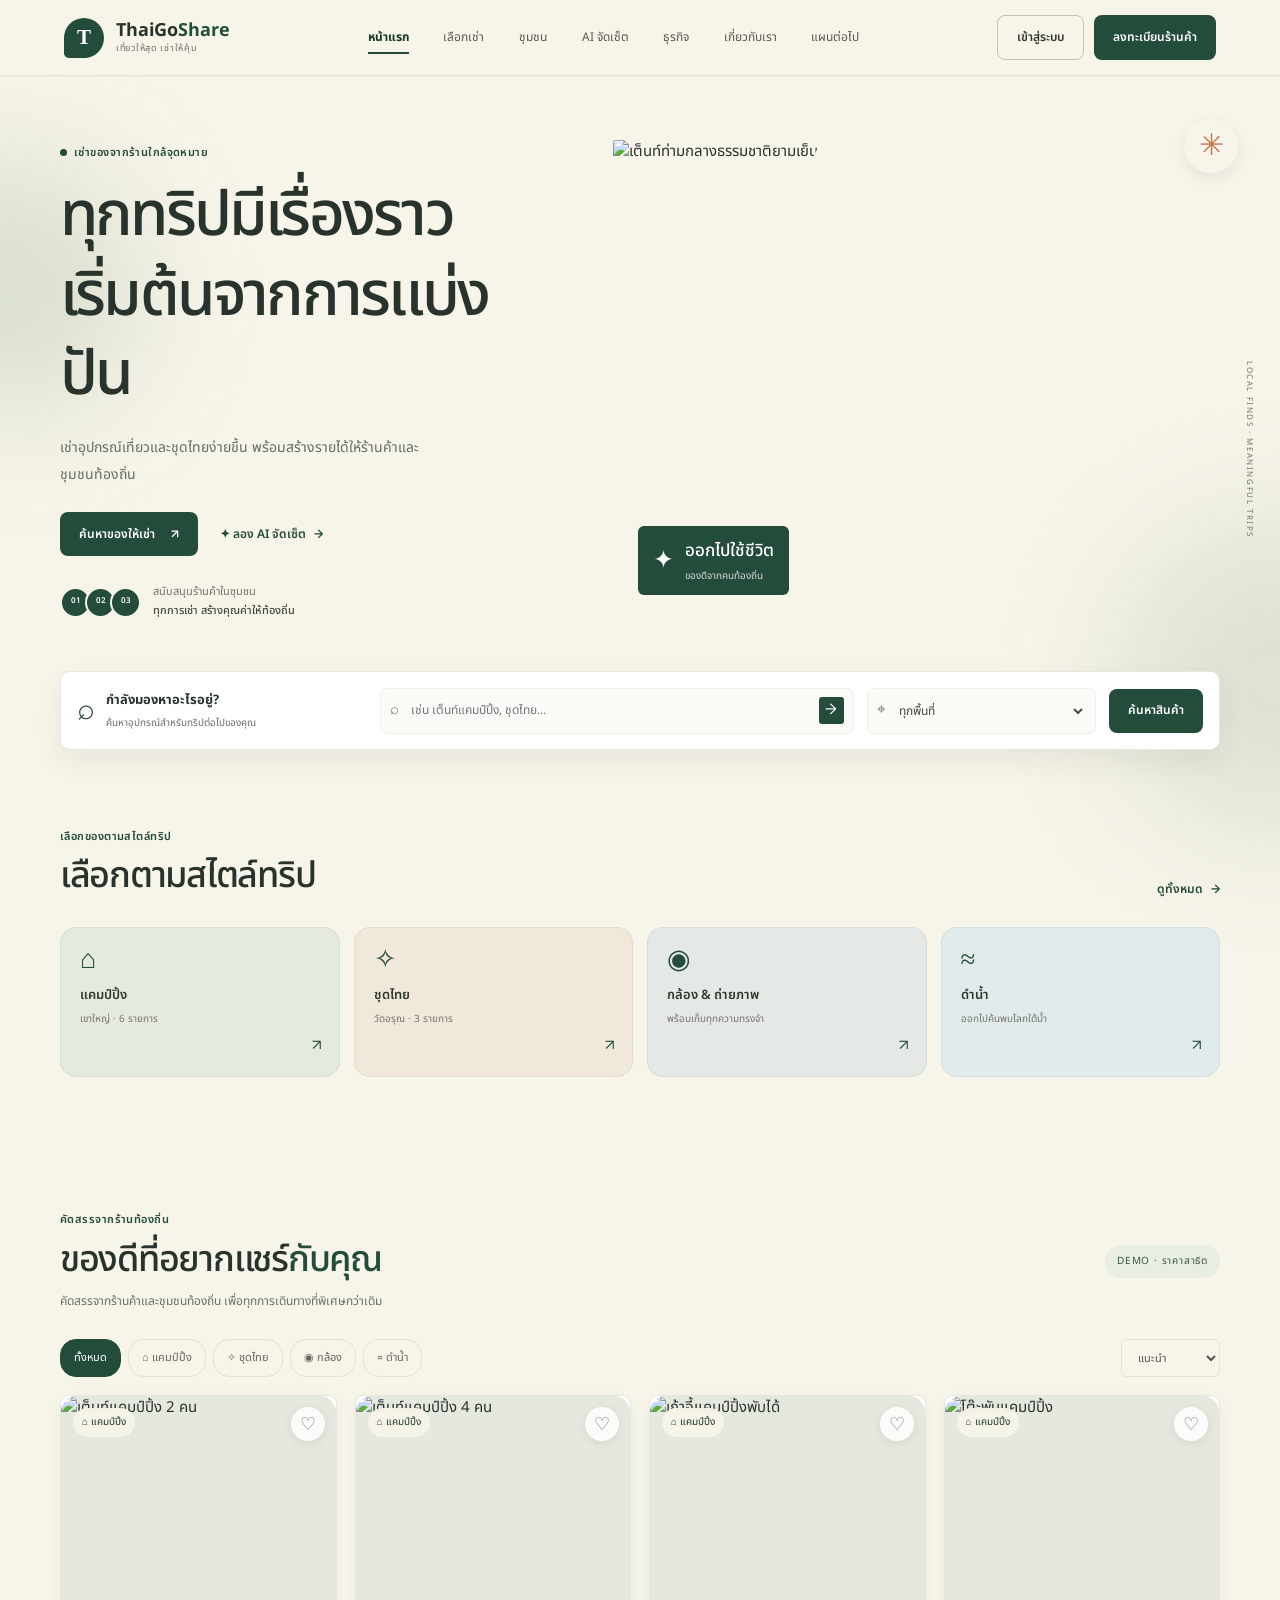
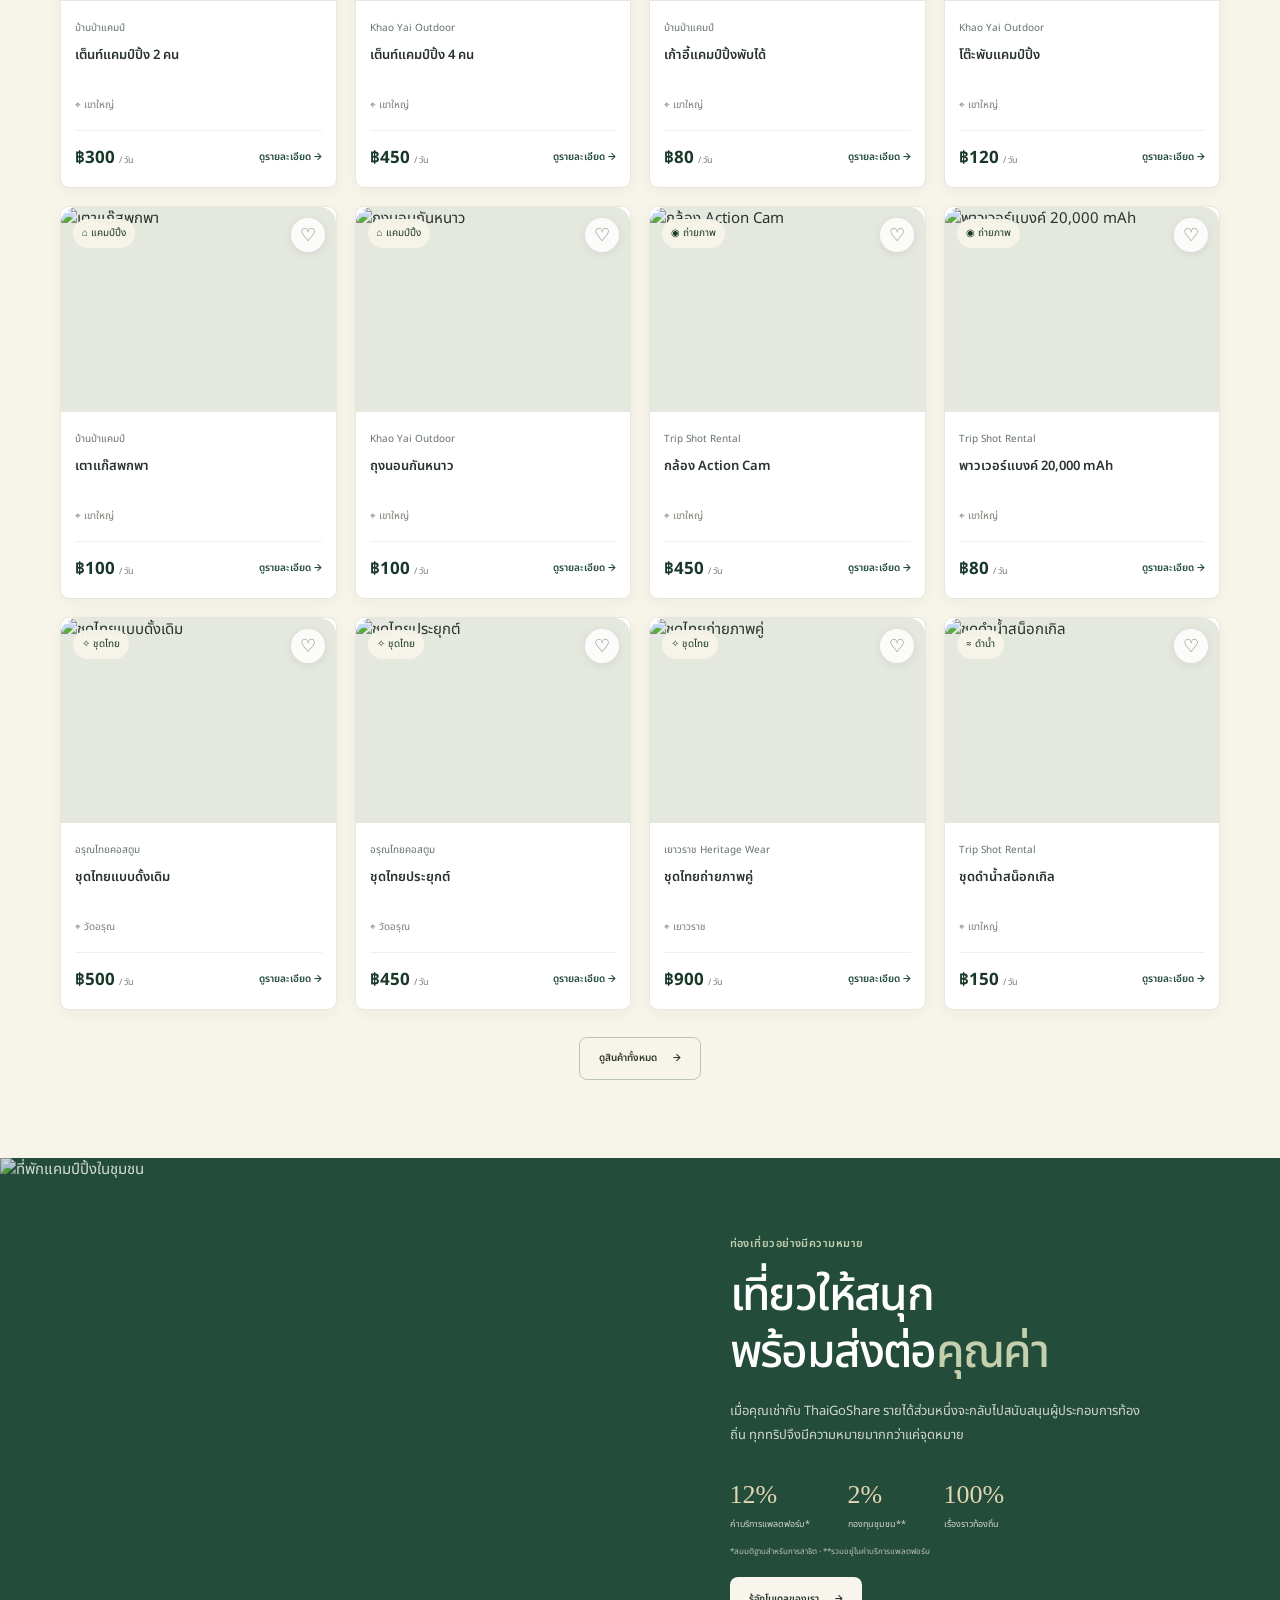
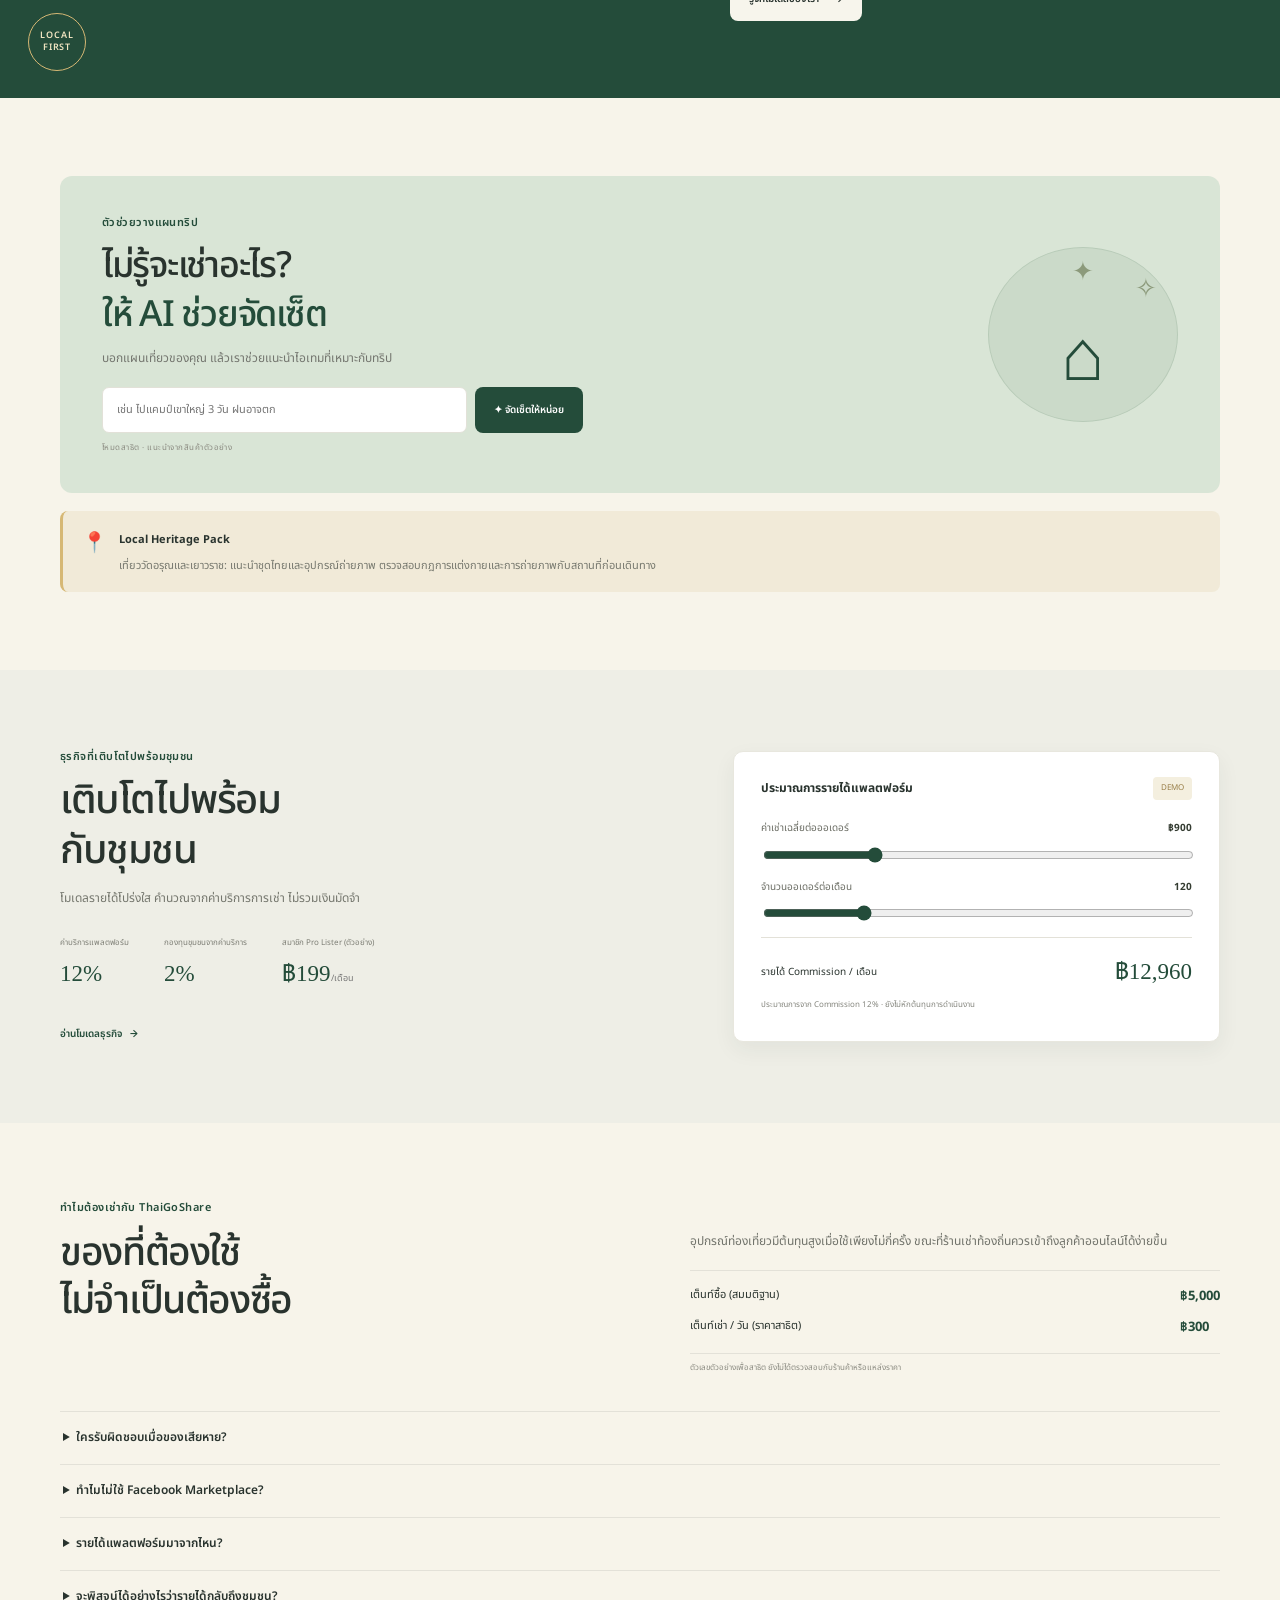
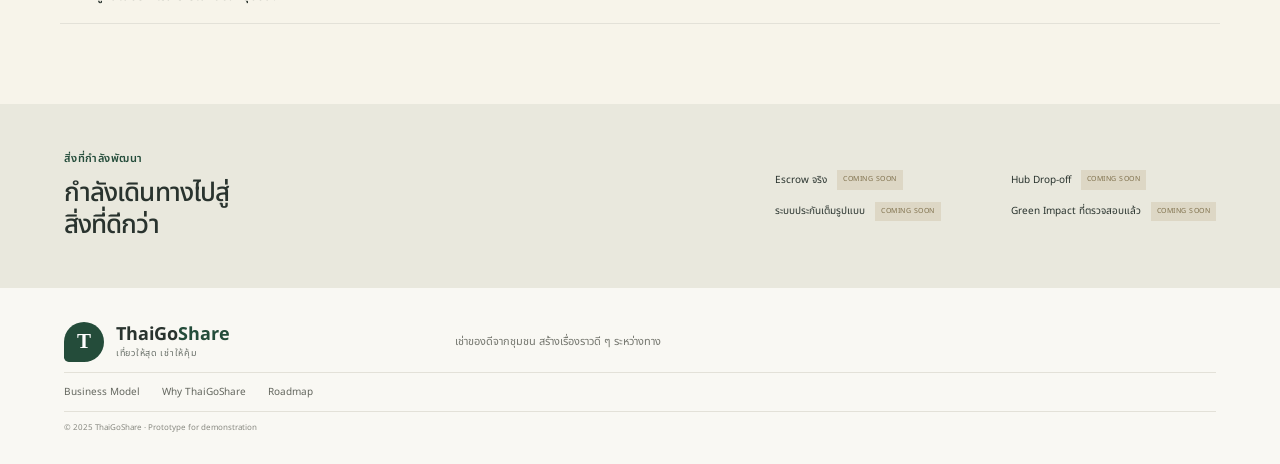
==== commit b19381ce: "change file" ====
--- a/index.html
+++ b/index.html
@@ -7,14 +7,14 @@
     <header class="topbar">
       <a class="brand" href="#home" aria-label="ThaiGoShare หน้าแรก"><span class="brand-mark">T</span><span>ThaiGo<span class="green">Share</span><small>เที่ยวให้สุด เช่าให้คุ้ม</small></span></a>
       <nav>
-        <a href="#catalog">เลือกเช่า</a><a href="#impact">ชุมชน</a><a href="#business">ธุรกิจ</a><a href="#why">เกี่ยวกับเรา</a>
+        <a href="#intro">หน้าแรก</a><a href="#catalog">เลือกเช่า</a><a href="#impact">ชุมชน</a><a href="#matcher">AI จัดเซ็ต</a><a href="#business">ธุรกิจ</a><a href="#why">เกี่ยวกับเรา</a><a href="#roadmap">แผนต่อไป</a>
       </nav>
       <div class="nav-actions">
         <button class="btn btn-outline" id="loginBtn">เข้าสู่ระบบ</button><button class="btn btn-dark" id="joinBtn">ลงทะเบียนร้านค้า</button><button class="menu-btn" aria-label="เปิดเมนู" aria-expanded="false">☰</button>
       </div>
     </header>
     <main id="home">
-      <section class="hero">
+      <section class="hero" id="intro">
         <div class="hero-copy">
           <div class="eyebrow">
             <i></i>เช่าของจากร้านใกล้จุดหมาย
@@ -186,7 +186,7 @@
           <details><summary>ใครรับผิดชอบเมื่อของเสียหาย?</summary><p>ปัจจุบันระบบเป็นต้นแบบ ผู้ให้เช่าและผู้เช่าควรตกลงเงื่อนไขก่อนส่งมอบ ระบบประกันเต็มรูปแบบอยู่ในแผนอนาคต</p></details><details><summary>ทำไมไม่ใช้ Facebook Marketplace?</summary><p>ThaiGoShare ออกแบบมาเพื่อรวมสินค้า วันว่าง ราคา และคำขอจองไว้ด้วยกัน ข้อมูลเปรียบเทียบคู่แข่งยังต้องตรวจสอบ</p></details><details><summary>รายได้แพลตฟอร์มมาจากไหน?</summary><p>โมเดลตัวอย่างใช้ค่าบริการ 12% และสมาชิก Pro Lister 199 บาทต่อเดือน ตัวเลขนี้เป็นสมมติฐานเพื่อการสาธิต</p></details><details><summary>จะพิสูจน์ได้อย่างไรว่ารายได้กลับถึงชุมชน?</summary><p>ระบบตัวอย่างแสดงกองทุน 2% จากค่าบริการ แต่การจ่ายเงินจริงและหลักฐานตรวจสอบยังไม่อยู่ในต้นแบบ</p></details>
         </div>
       </section>
-      <section class="roadmap">
+      <section class="roadmap" id="roadmap">
         <div>
           <div class="eyebrow">
             สิ่งที่กำลังพัฒนา
@@ -201,7 +201,7 @@
     <footer>
       <a class="brand" href="#home"><span class="brand-mark">T</span><span>ThaiGo<span class="green">Share</span><small>เที่ยวให้สุด เช่าให้คุ้ม</small></span></a><p>เช่าของดีจากชุมชน สร้างเรื่องราวดี ๆ ระหว่างทาง</p>
       <div>
-        <a href="#business">Business Model</a><a href="#why">Why ThaiGoShare</a><a href="#home">Roadmap</a>
+        <a href="#business">Business Model</a><a href="#why">Why ThaiGoShare</a><a href="#roadmap">Roadmap</a>
       </div>
       <small>© 2025 ThaiGoShare · Prototype for demonstration</small>
     </footer>
--- a/css/style.css
+++ b/css/style.css
@@ -1862,7 +1862,6 @@
 .hero-art { animation: field-guide-arrive .65s cubic-bezier(.2,.7,.25,1) .08s both; }
 .btn, .category-card, .product-card, .filter-pill, .search-field, .select-field,
 .save-btn, .text-link, .topbar nav a, .matcher-illustration { transition: color .18s ease, background-color .18s ease, border-color .18s ease, box-shadow .2s ease, transform .2s ease; }
-.magnetic-button { translate: var(--mag-x,0px) var(--mag-y,0px); scale: var(--mag-sx,1) var(--mag-sy,1); transform-origin: center; }
 .btn:hover { transform: translateY(-2px); box-shadow: 0 5px 12px rgba(36,76,58,.13); }
 .btn:active { transform: translateY(0) scale(.98); box-shadow: none; }
 .topbar nav a::after { content: ""; position: absolute; left: 0; right: 0; bottom: 1px; height: 1px; background: var(--green); transform: scaleX(0); transform-origin: left; transition: transform .2s ease; }
@@ -1895,3 +1894,56 @@
   .hero-copy, .hero-art, dialog[open], .match-results:not([hidden]), .save-btn[aria-pressed="true"] { animation: none; }
   .btn:hover, .category-card:hover, .product-card:hover, .matcher-card:hover .matcher-illustration { transform: none; }
 }
+
+/* Slow, soft green light drifts behind the field-guide content. */
+body { position: relative; isolation: isolate; }
+body::before, body::after {
+  content: "";
+  position: fixed;
+  z-index: -1;
+  display: block;
+  border-radius: 50%;
+  pointer-events: none;
+  filter: blur(62px);
+  will-change: transform;
+  animation: foliage-drift 25s ease-in-out infinite alternate;
+}
+body::before {
+  width: 250px;
+  height: 250px;
+  top: 18vh;
+  left: -115px;
+  background: rgba(108, 145, 101, .21);
+}
+body::after {
+  width: 310px;
+  height: 310px;
+  top: 58vh;
+  right: -150px;
+  background: rgba(78, 125, 91, .15);
+  animation-duration: 31s;
+  animation-direction: alternate-reverse;
+}
+@keyframes foliage-drift {
+  from { transform: translate3d(0, -10px, 0) scale(.96); }
+  to { transform: translate3d(34px, 24px, 0) scale(1.07); }
+}
+:root { scrollbar-color: #54745f #e4eadf; scrollbar-width: thin; }
+::-webkit-scrollbar { width: 11px; height: 11px; }
+::-webkit-scrollbar-track { background: #e4eadf; }
+::-webkit-scrollbar-thumb { background: #66836b; border: 3px solid #e4eadf; border-radius: 10px; }
+::-webkit-scrollbar-thumb:hover { background: var(--green); }
+html { scroll-padding-top: 94px; }
+[id] { scroll-margin-top: 94px; }
+.topbar nav a.is-active { color: var(--green-dark); font-weight: 700; }
+.topbar nav a.is-active::after { height: 2px; transform: scaleX(1); }
+@media (max-width: 760px) {
+  .topbar.nav-open nav a.is-active { color: var(--green-dark); background: #e8eee4; border-left: 3px solid var(--green); padding-left: 12px; }
+}
+@media (max-width: 420px) {
+  body::before { width: 170px; height: 170px; left: -105px; filter: blur(48px); }
+  body::after { width: 210px; height: 210px; right: -130px; filter: blur(50px); }
+}
+@media (prefers-reduced-motion: reduce) {
+  body::before, body::after { animation: none; }
+}
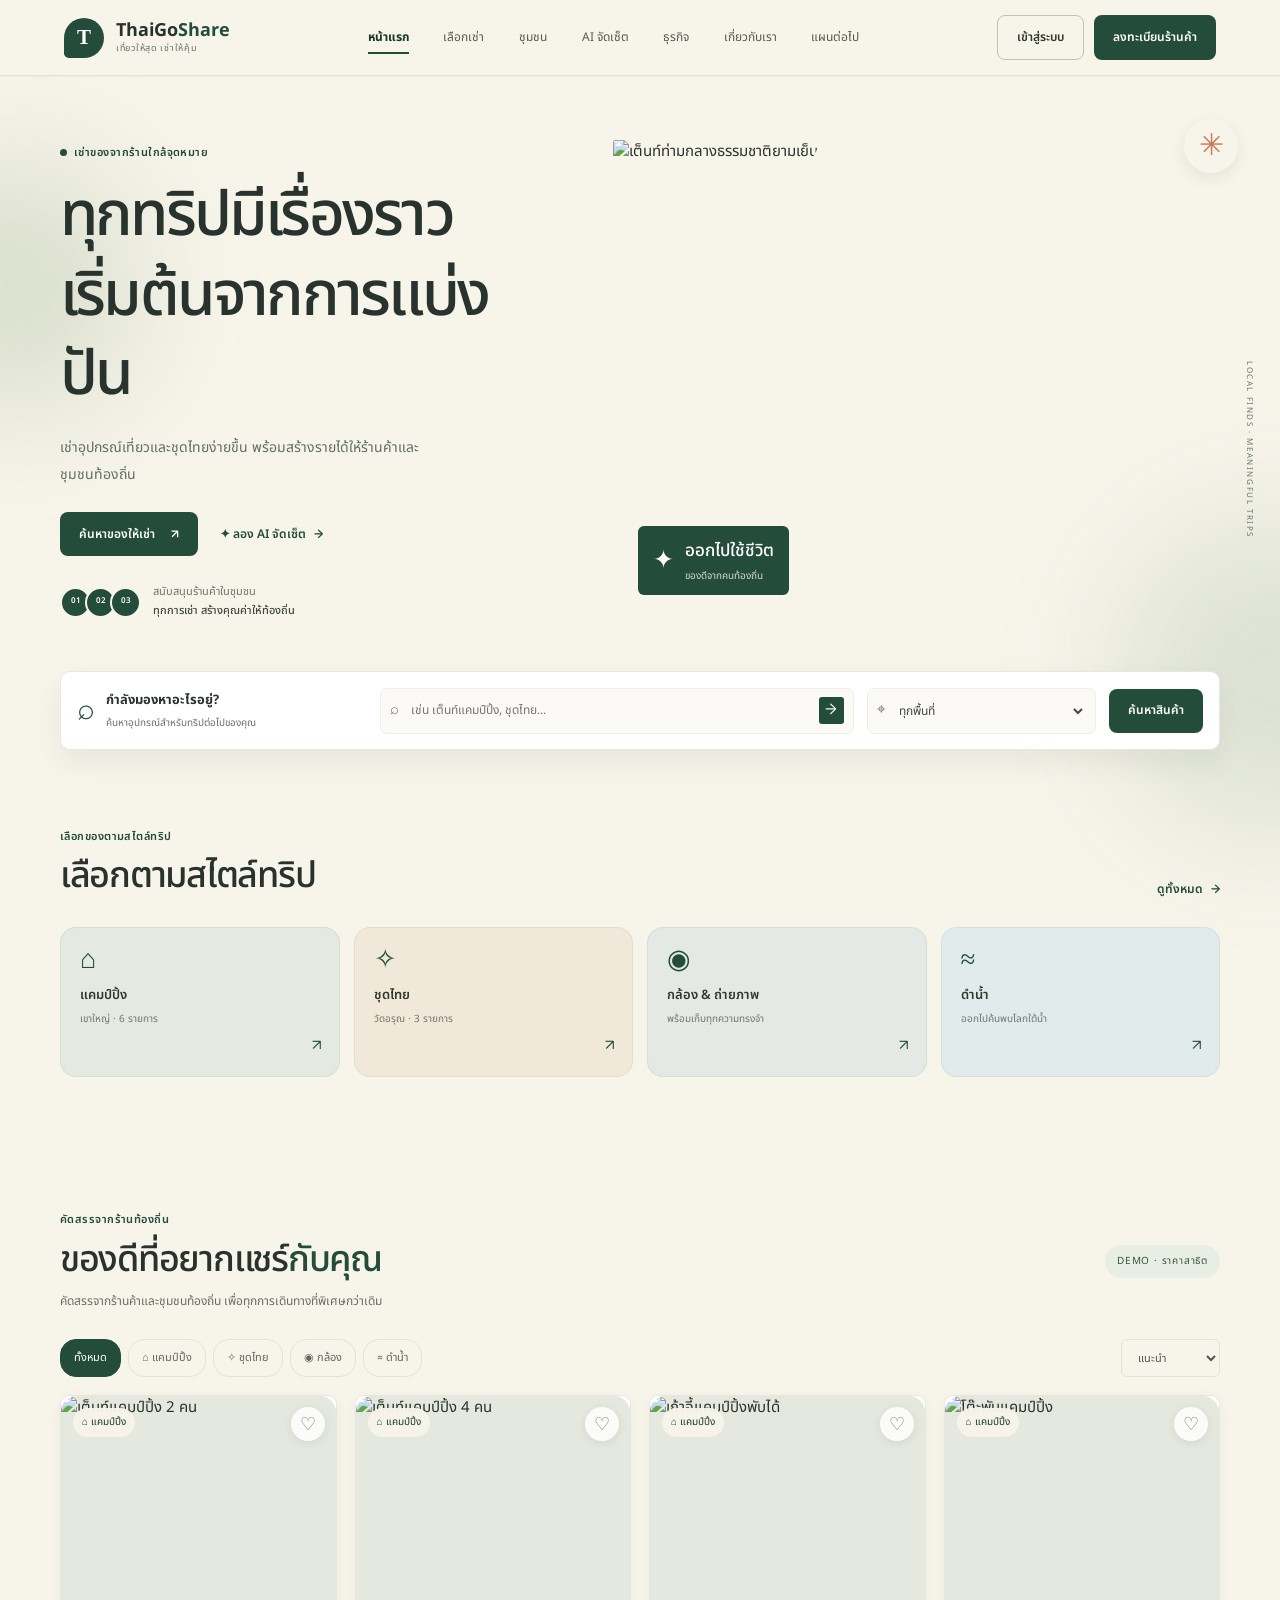
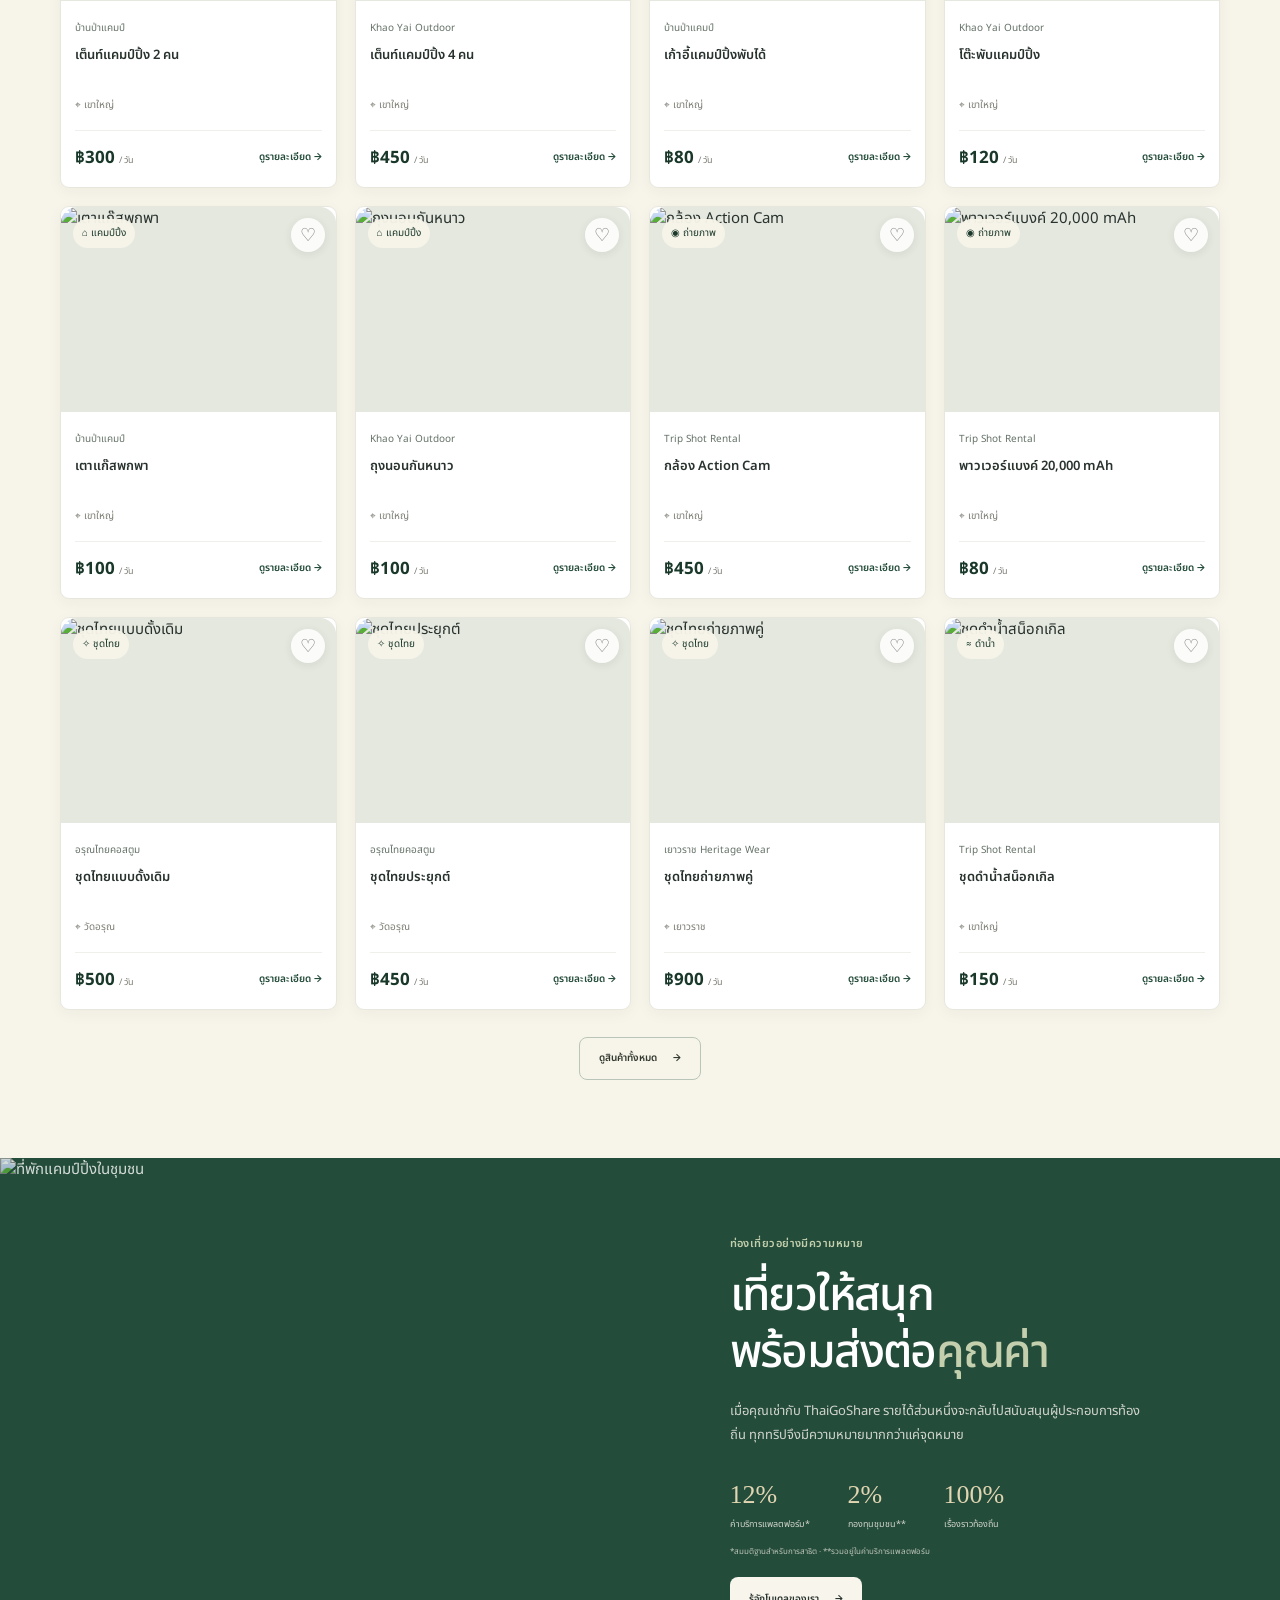
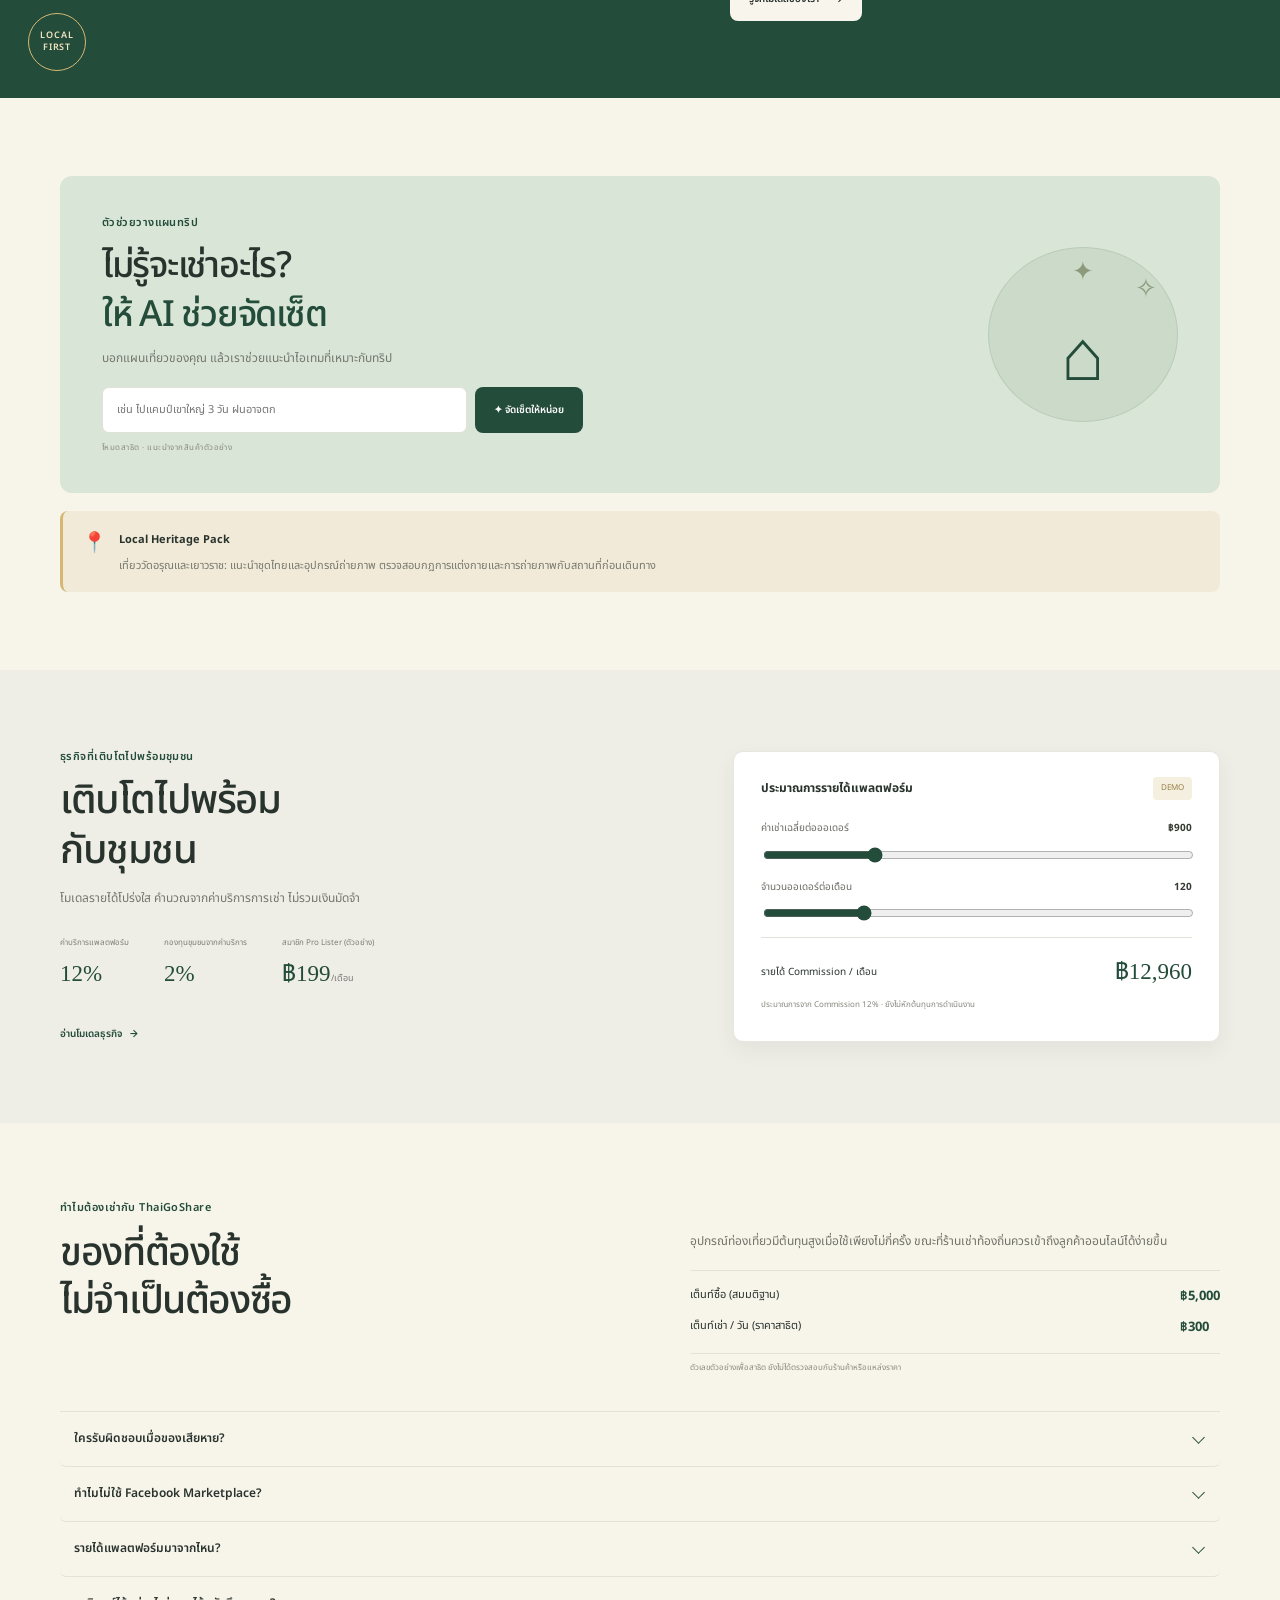
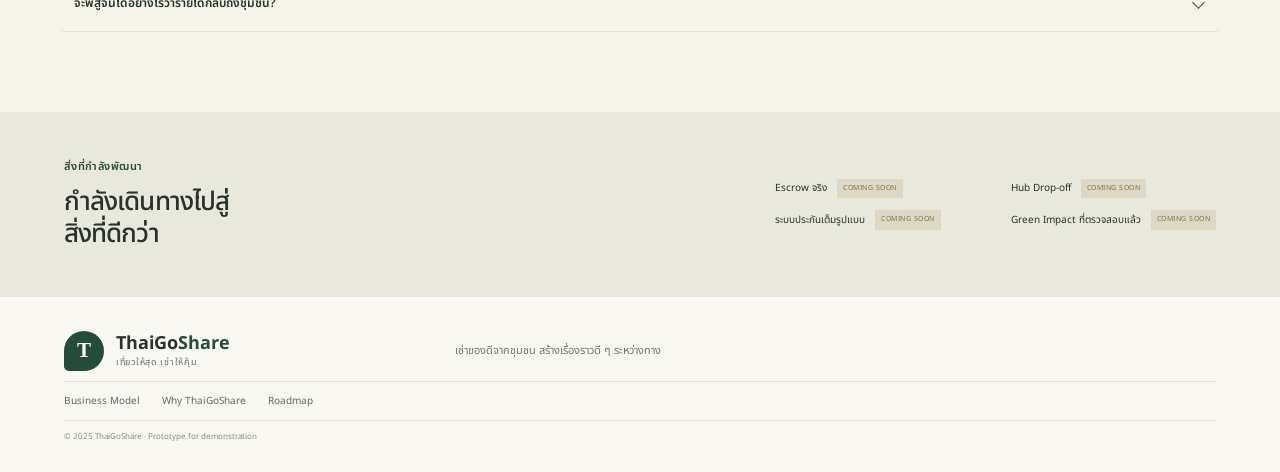
==== commit 7b8f78e6: "add Faq animation" ====
--- a/index.html
+++ b/index.html
@@ -183,7 +183,10 @@
           </div>
         </div>
         <div class="faq">
-          <details><summary>ใครรับผิดชอบเมื่อของเสียหาย?</summary><p>ปัจจุบันระบบเป็นต้นแบบ ผู้ให้เช่าและผู้เช่าควรตกลงเงื่อนไขก่อนส่งมอบ ระบบประกันเต็มรูปแบบอยู่ในแผนอนาคต</p></details><details><summary>ทำไมไม่ใช้ Facebook Marketplace?</summary><p>ThaiGoShare ออกแบบมาเพื่อรวมสินค้า วันว่าง ราคา และคำขอจองไว้ด้วยกัน ข้อมูลเปรียบเทียบคู่แข่งยังต้องตรวจสอบ</p></details><details><summary>รายได้แพลตฟอร์มมาจากไหน?</summary><p>โมเดลตัวอย่างใช้ค่าบริการ 12% และสมาชิก Pro Lister 199 บาทต่อเดือน ตัวเลขนี้เป็นสมมติฐานเพื่อการสาธิต</p></details><details><summary>จะพิสูจน์ได้อย่างไรว่ารายได้กลับถึงชุมชน?</summary><p>ระบบตัวอย่างแสดงกองทุน 2% จากค่าบริการ แต่การจ่ายเงินจริงและหลักฐานตรวจสอบยังไม่อยู่ในต้นแบบ</p></details>
+          <details><summary>ใครรับผิดชอบเมื่อของเสียหาย?</summary><div class="faq-answer"><p>ปัจจุบันระบบเป็นต้นแบบ ผู้ให้เช่าและผู้เช่าควรตกลงเงื่อนไขก่อนส่งมอบ ระบบประกันเต็มรูปแบบอยู่ในแผนอนาคต</p></div></details>
+          <details><summary>ทำไมไม่ใช้ Facebook Marketplace?</summary><div class="faq-answer"><p>ThaiGoShare ออกแบบมาเพื่อรวมสินค้า วันว่าง ราคา และคำขอจองไว้ด้วยกัน ข้อมูลเปรียบเทียบคู่แข่งยังต้องตรวจสอบ</p></div></details>
+          <details><summary>รายได้แพลตฟอร์มมาจากไหน?</summary><div class="faq-answer"><p>โมเดลตัวอย่างใช้ค่าบริการ 12% และสมาชิก Pro Lister 199 บาทต่อเดือน ตัวเลขนี้เป็นสมมติฐานเพื่อการสาธิต</p></div></details>
+          <details><summary>จะพิสูจน์ได้อย่างไรว่ารายได้กลับถึงชุมชน?</summary><div class="faq-answer"><p>ระบบตัวอย่างแสดงกองทุน 2% จากค่าบริการ แต่การจ่ายเงินจริงและหลักฐานตรวจสอบยังไม่อยู่ในต้นแบบ</p></div></details>
         </div>
       </section>
       <section class="roadmap" id="roadmap">
--- a/css/style.css
+++ b/css/style.css
@@ -1862,6 +1862,11 @@
 .hero-art { animation: field-guide-arrive .65s cubic-bezier(.2,.7,.25,1) .08s both; }
 .btn, .category-card, .product-card, .filter-pill, .search-field, .select-field,
 .save-btn, .text-link, .topbar nav a, .matcher-illustration { transition: color .18s ease, background-color .18s ease, border-color .18s ease, box-shadow .2s ease, transform .2s ease; }
+.magnetic-button {
+  translate: var(--mag-x, 0px) var(--mag-y, 0px);
+  scale: var(--mag-sx, 1) var(--mag-sy, 1);
+  transform-origin: center;
+}
 .btn:hover { transform: translateY(-2px); box-shadow: 0 5px 12px rgba(36,76,58,.13); }
 .btn:active { transform: translateY(0) scale(.98); box-shadow: none; }
 .topbar nav a::after { content: ""; position: absolute; left: 0; right: 0; bottom: 1px; height: 1px; background: var(--green); transform: scaleX(0); transform-origin: left; transition: transform .2s ease; }
@@ -1947,3 +1952,28 @@
 @media (prefers-reduced-motion: reduce) {
   body::before, body::after { animation: none; }
 }
+
+/* FAQ-only interaction treatment */
+.faq details { padding: 0; border-radius: 6px; transition: background-color .2s ease, border-color .2s ease; }
+.faq details:hover { background-color: #f0f3ec; }
+.faq details[open] { background-color: #f3f5ef; }
+.faq summary { display: flex; align-items: center; justify-content: space-between; gap: 18px; min-height: 54px; padding: 12px 14px; list-style: none; font-size: 12px; color: var(--charcoal); }
+.faq summary::-webkit-details-marker { display: none; }
+.faq summary::marker { content: ""; }
+.faq summary::after { content: ""; width: 8px; height: 8px; flex: 0 0 8px; margin: -4px 3px 0 0; border-right: 1.5px solid var(--green); border-bottom: 1.5px solid var(--green); transform: rotate(45deg); transition: transform .24s ease; }
+.faq details[open] > summary::after { transform: rotate(225deg); margin-top: 4px; }
+.faq details.faq-closing > summary::after { transform: rotate(45deg); margin-top: -4px; }
+.faq summary:hover { color: var(--green-dark); }
+.faq summary:focus-visible { position: relative; z-index: 1; outline: 3px solid var(--terracotta); outline-offset: 2px; border-radius: 5px; }
+.faq .faq-answer { overflow: hidden; }
+.faq .faq-answer p { max-width: 760px; margin: 0; padding: 0 44px 16px 14px; color: #68736a; font-size: 11px; line-height: 1.85; }
+.faq .faq-item.faq-enter { animation: faq-enter .42s ease both; animation-delay: var(--faq-stagger, 0ms); }
+@keyframes faq-enter { from { opacity: 0; transform: translateY(8px); } to { opacity: 1; transform: translateY(0); } }
+@media (max-width: 760px) {
+  .faq summary { min-height: 52px; padding: 11px 12px; font-size: 11px; }
+  .faq .faq-answer p { padding-left: 12px; padding-right: 34px; }
+}
+@media (prefers-reduced-motion: reduce) {
+  .faq details, .faq summary::after { transition: none; }
+  .faq .faq-item.faq-enter { animation: none; }
+}
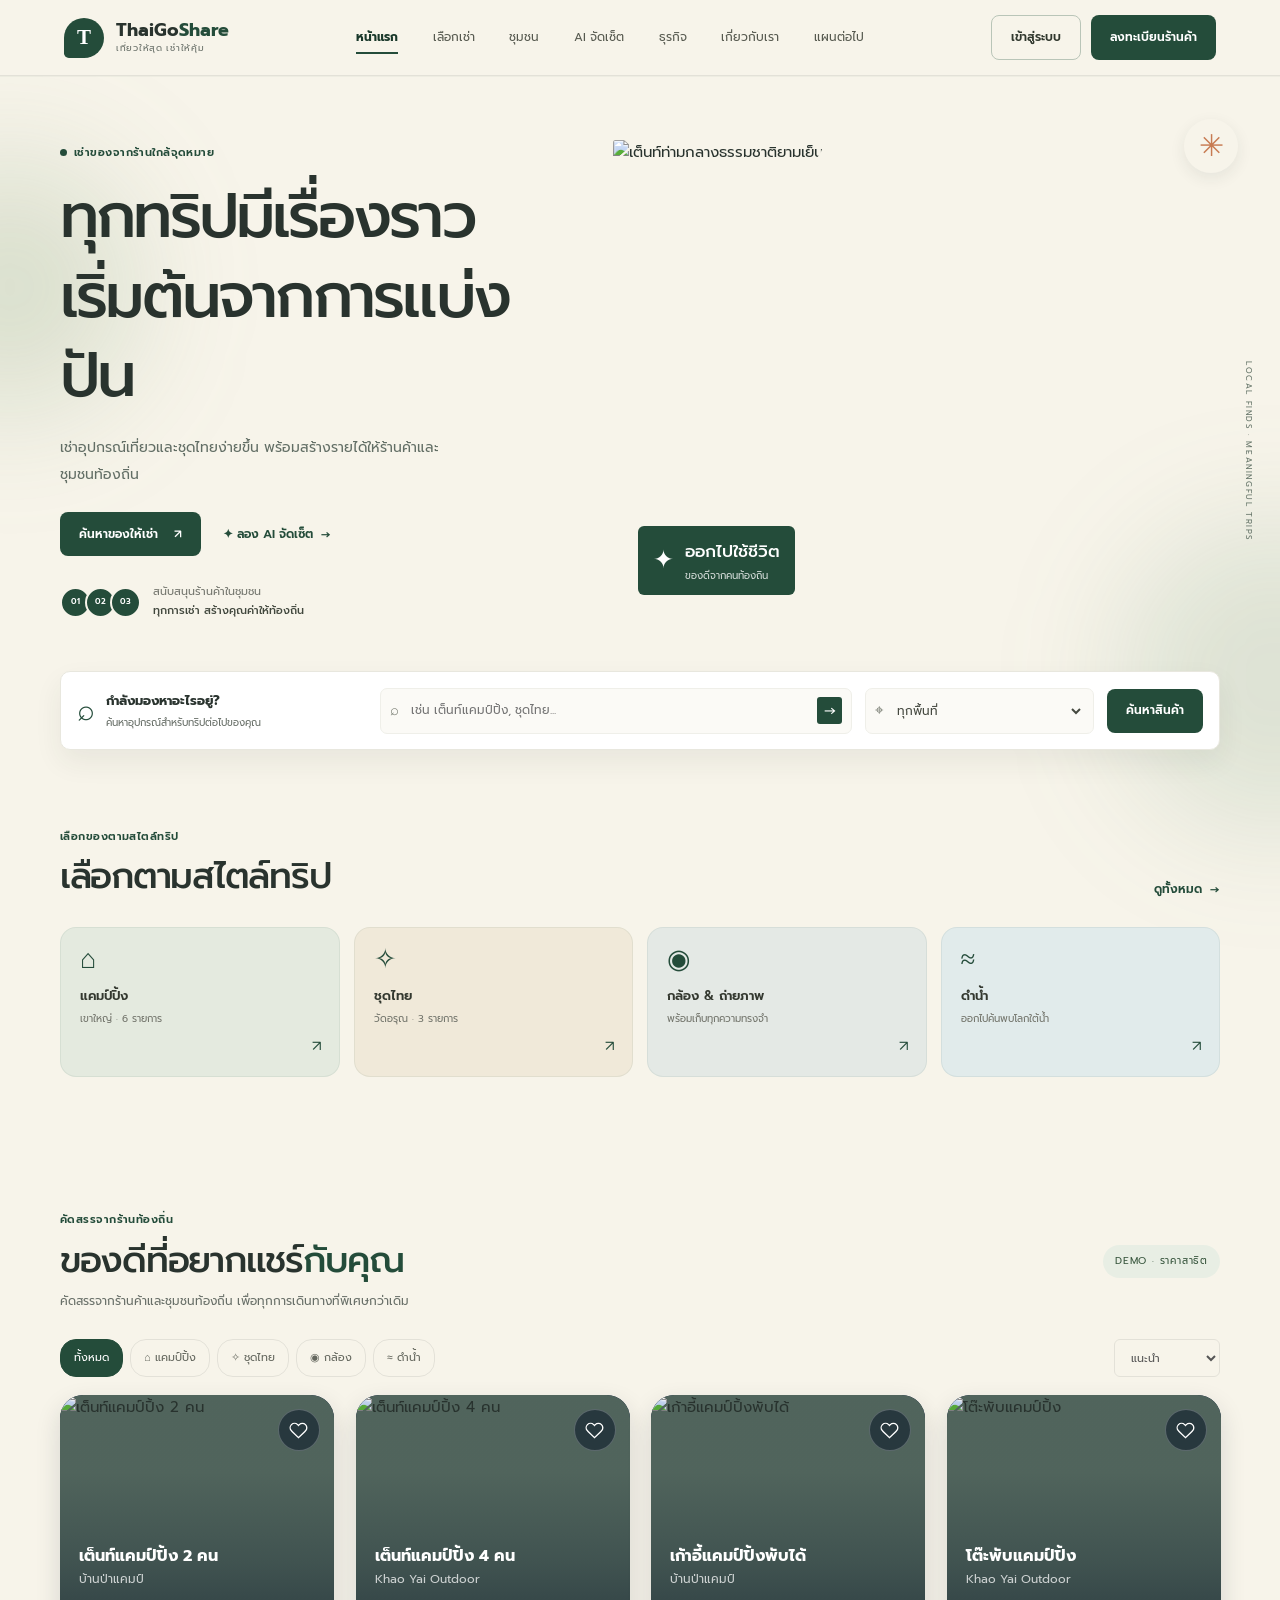
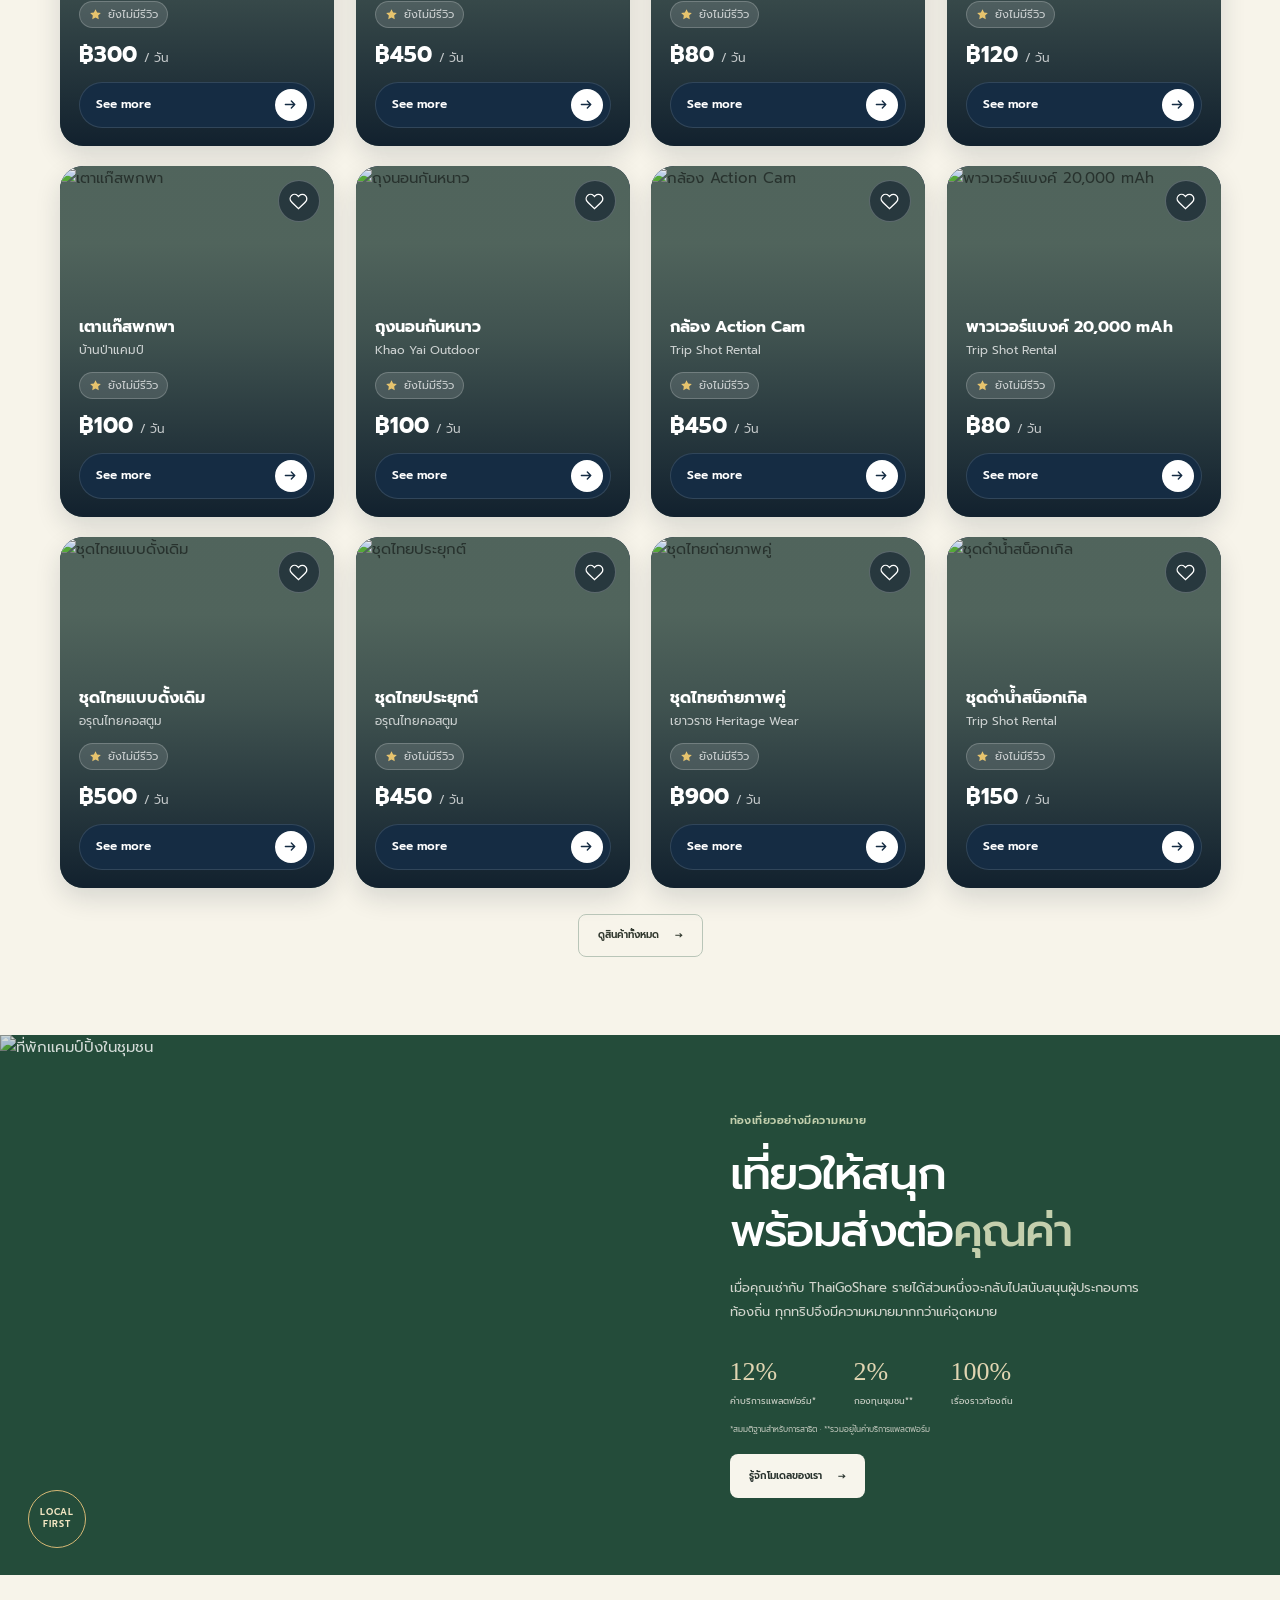
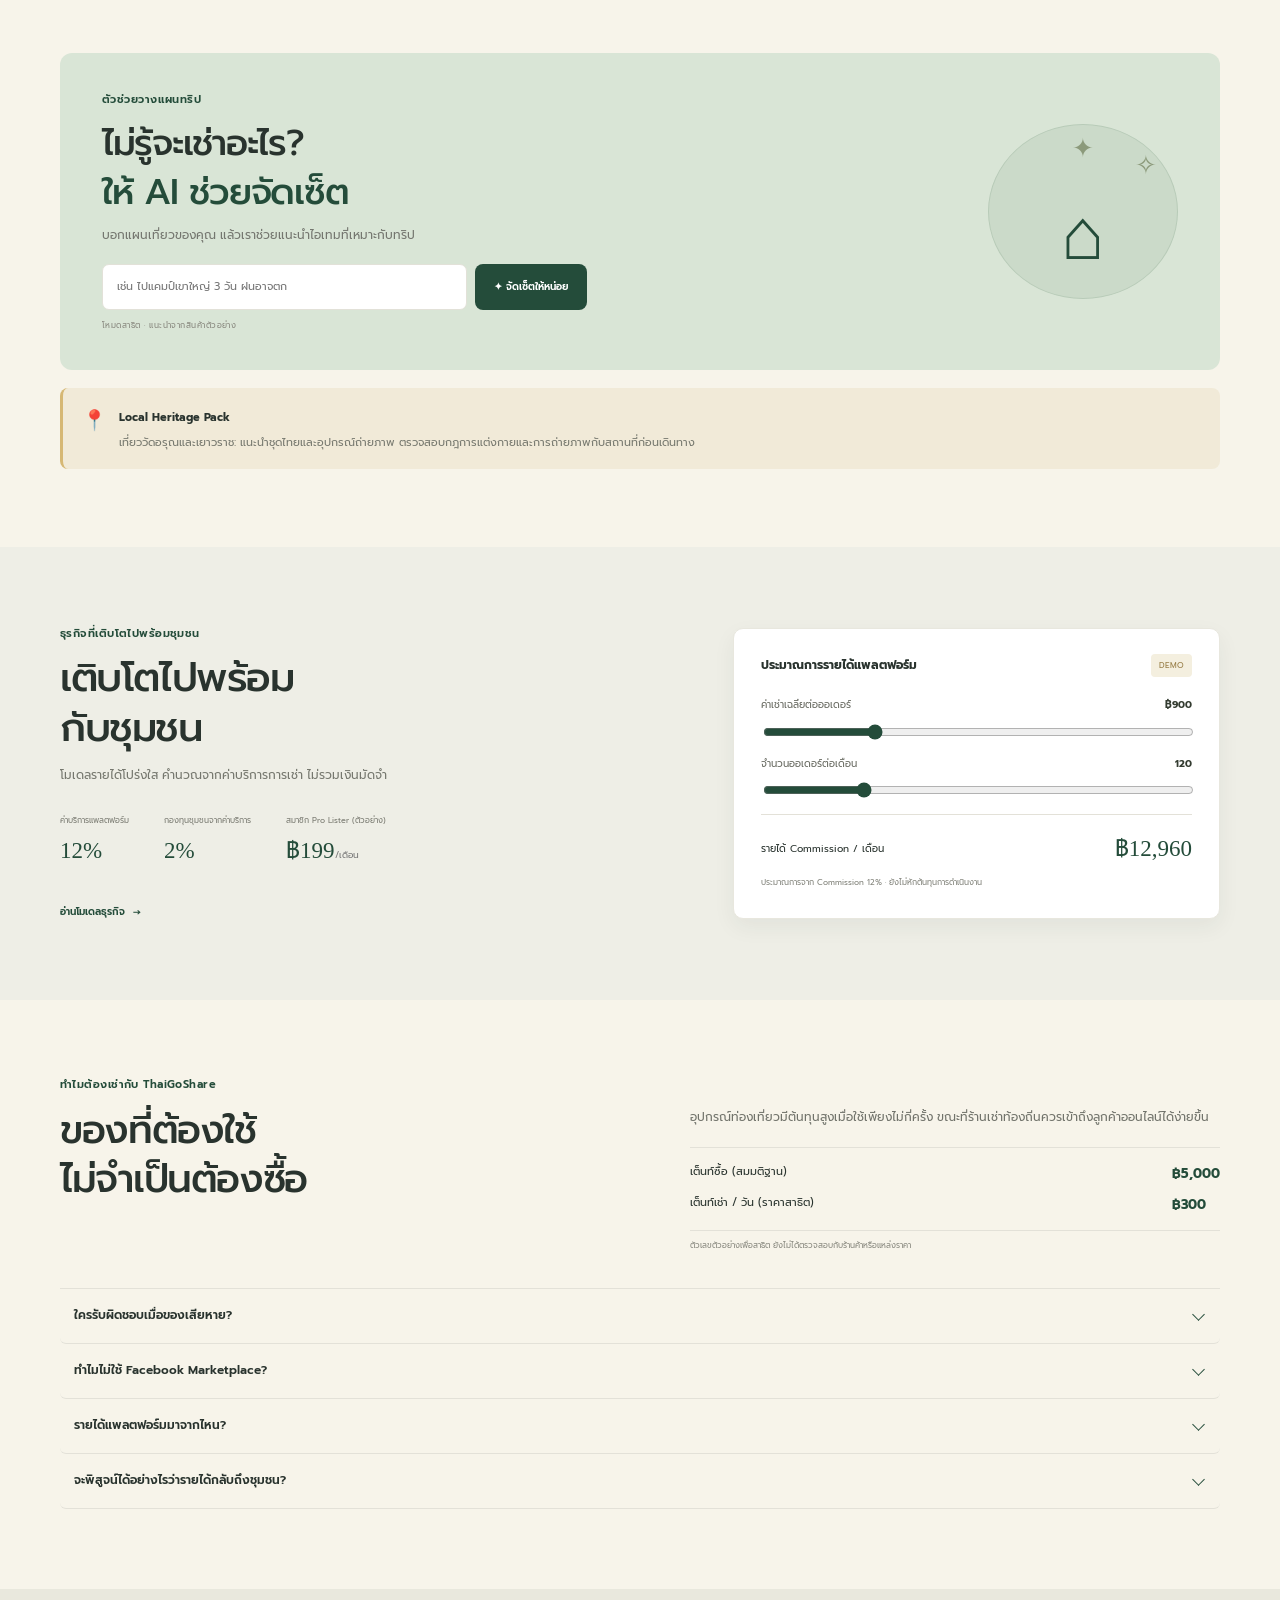
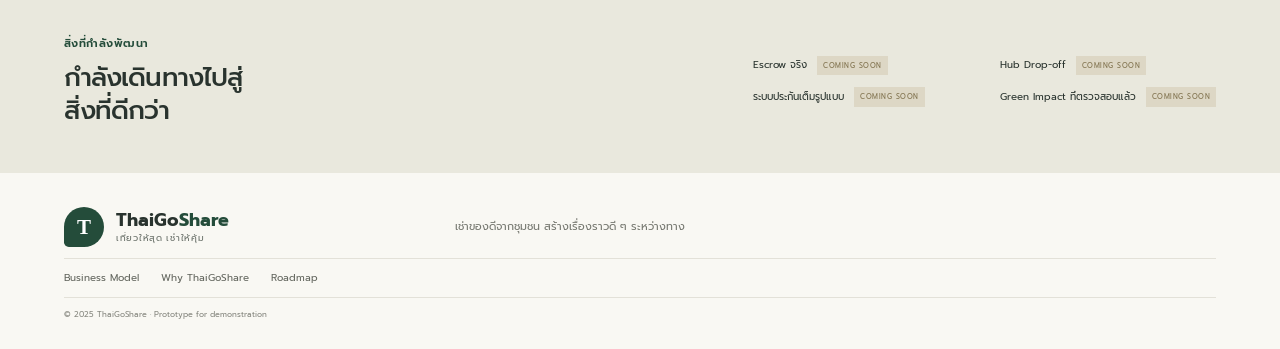
==== commit c8ff31d0: "delete folder" ====
--- a/index.html
+++ b/index.html
@@ -1,7 +1,11 @@
 <!doctype html>
 <html lang="th">
   <head>
-    <meta charset="utf-8"><meta name="viewport" content="width=device-width,initial-scale=1"><meta name="theme-color" content="#f6f4ed"><meta name="description" content="เช่าอุปกรณ์ท่องเที่ยวและชุดไทยจากร้านค้าและชุมชนท้องถิ่น"><title>ThaiGoShare — เที่ยวให้สุด เช่าให้คุ้ม</title><link rel="stylesheet" href="css/style.css">
+    <meta charset="utf-8"><meta name="viewport" content="width=device-width,initial-scale=1"><meta name="theme-color" content="#f6f4ed"><meta name="description" content="เช่าอุปกรณ์ท่องเที่ยวและชุดไทยจากร้านค้าและชุมชนท้องถิ่น"><title>ThaiGoShare — เที่ยวให้สุด เช่าให้คุ้ม</title>
+    <link rel="preconnect" href="https://fonts.googleapis.com">
+    <link rel="preconnect" href="https://fonts.gstatic.com" crossorigin>
+    <link href="https://fonts.googleapis.com/css2?family=DM+Sans:wght@400;500;600;700&family=Prompt:wght@300;400;500;600;700&display=swap" rel="stylesheet">
+    <link rel="stylesheet" href="css/style.css">
   </head>
   <body>
     <header class="topbar">
--- a/css/style.css
+++ b/css/style.css
@@ -1,4 +1,3 @@
-@import url('https://fonts.googleapis.com/css2?family=DM+Sans:wght@400;500;600;700&family=Noto+Sans+Thai:wght@300;400;500;600;700&display=swap');
 :root {
   --green: #244c3a;
   --green-dark: #19382a;
@@ -27,7 +26,7 @@
   margin: 0;
   background: var(--cream);
   color: var(--ink);
-  font-family: 'Noto Sans Thai','DM Sans',sans-serif;
+  font-family: 'Prompt','DM Sans',sans-serif;
   font-size: 14px;
 }
 
@@ -1002,7 +1001,7 @@
 }
 
 .business-metrics b span {
-  font: 9px 'Noto Sans Thai';
+  font: 9px 'Prompt';
   color: #777;
 }
 
@@ -1672,6 +1671,155 @@
   *, *::before, *::after { scroll-behavior: auto !important; transition-duration: .01ms !important; animation-duration: .01ms !important; }
 }
 
+/* Product card: full-bleed photography with a legible navy footer. */
+.product-grid .product-card {
+  min-width: 0;
+  min-height: 340px;
+  aspect-ratio: .78;
+  container-type: inline-size;
+  border: 0;
+  border-radius: 23px;
+  background: #182b3d;
+  box-shadow: 0 10px 26px rgba(20, 38, 53, .14);
+  isolation: isolate;
+}
+.product-grid .product-card::after {
+  position: absolute;
+  z-index: 1;
+  inset: 0;
+  border-radius: inherit;
+  background: linear-gradient(180deg, rgba(15, 30, 44, .04) 22%, rgba(15, 30, 44, .28) 48%, rgba(15, 30, 44, .96) 100%);
+  content: "";
+  pointer-events: none;
+}
+.product-grid .product-card .product-image {
+  position: absolute;
+  inset: 0;
+  height: auto;
+  overflow: hidden;
+  border-radius: inherit;
+  background: #53675e;
+}
+.product-grid .product-card .product-image img {
+  position: absolute;
+  inset: 0;
+  width: 100%;
+  height: 100%;
+  object-fit: cover;
+  transition: transform .45s cubic-bezier(.2,.7,.25,1);
+}
+.product-grid .product-card:hover .product-image img { transform: scale(1.045); }
+.product-grid .product-card .save-btn {
+  position: absolute;
+  z-index: 3;
+  top: 14px;
+  right: 14px;
+  display: grid;
+  width: 42px;
+  height: 42px;
+  place-items: center;
+  border: 1px solid rgba(255,255,255,.24);
+  border-radius: 50%;
+  background: rgba(15, 30, 44, .62);
+  color: #fff;
+  box-shadow: none;
+  cursor: pointer;
+  transition: background-color .2s ease, transform .2s ease;
+}
+.product-grid .product-card .save-btn svg { width: 19px; height: 19px; fill: transparent; stroke: currentColor; stroke-width: 1.7; }
+.product-grid .product-card .save-btn:hover { transform: scale(1.06); background: rgba(15, 30, 44, .88); color: #fff; }
+.product-grid .product-card .save-btn[aria-pressed="true"] { background: #c77b52; color: #fff; }
+.product-grid .product-card .save-btn[aria-pressed="true"] svg { fill: currentColor; }
+.product-grid .product-card .product-info {
+  position: absolute;
+  z-index: 2;
+  right: 0;
+  bottom: 0;
+  left: 0;
+  display: flex;
+  flex-direction: column;
+  padding: 22px 19px 18px;
+  color: #fff;
+}
+.product-grid .product-card .product-info h3 {
+  min-height: 0;
+  margin: 0 0 3px;
+  color: #fff;
+  font-size: clamp(15px, 1.25vw, 19px);
+  font-weight: 700;
+  line-height: 1.4;
+  text-wrap: balance;
+}
+.product-grid .product-card .shop-name { color: rgba(255,255,255,.74); font-size: 12px; font-weight: 400; }
+.product-grid .product-card .product-rating {
+  display: inline-flex;
+  align-items: center;
+  align-self: flex-start;
+  gap: 6px;
+  min-height: 27px;
+  margin-top: 11px;
+  padding: 4px 9px;
+  border: 1px solid rgba(255,255,255,.2);
+  border-radius: 999px;
+  background: rgba(255,255,255,.12);
+  color: #fff;
+  font-size: 11px;
+  line-height: 1;
+}
+.product-grid .product-card .product-rating svg { width: 13px; height: 13px; fill: #e6c36d; }
+.product-grid .product-card .product-review-count { color: rgba(255,255,255,.72); }
+.product-grid .product-card .product-bottom {
+  display: flex;
+  flex-direction: column;
+  align-items: stretch;
+  gap: 13px;
+  margin-top: 14px;
+  padding: 0;
+  border: 0;
+}
+.product-grid .product-card .price { color: #fff; font-size: 22px; font-weight: 700; line-height: 1.2; }
+.product-grid .product-card .price small { color: rgba(255,255,255,.72); font-size: 12px; font-weight: 400; }
+.product-grid .product-card .product-see-more {
+  display: flex;
+  min-height: 46px;
+  align-items: center;
+  justify-content: space-between;
+  gap: 12px;
+  padding: 6px 7px 6px 16px;
+  border: 1px solid rgba(255,255,255,.12);
+  border-radius: 999px;
+  background: #152c43;
+  color: #fff;
+  font: inherit;
+  font-size: 12px;
+  font-weight: 600;
+  cursor: pointer;
+  transition: background-color .2s ease, transform .2s ease;
+}
+.product-grid .product-card .product-see-more:hover { transform: translateY(-1px); background: #204466; }
+.product-grid .product-card .product-see-more-icon { display: grid; width: 32px; height: 32px; flex: 0 0 32px; place-items: center; border-radius: 50%; background: #fff; color: #152c43; }
+.product-grid .product-card .product-see-more-icon svg { width: 17px; height: 17px; fill: none; stroke: currentColor; stroke-linecap: round; stroke-linejoin: round; stroke-width: 1.7; }
+.product-grid .product-card :is(.save-btn, .product-see-more):focus-visible { outline: 3px solid #e6c36d; outline-offset: 3px; }
+@media (max-width: 420px) {
+  .product-grid .product-card { min-height: clamp(250px, 74vw, 285px); aspect-ratio: .71; }
+}
+@container (max-width: 220px) {
+  .product-grid .product-card .save-btn { top: 10px; right: 10px; width: 38px; height: 38px; }
+  .product-grid .product-card .product-info { padding: 16px 12px 12px; }
+  .product-grid .product-card .product-info h3 { font-size: 13px; }
+  .product-grid .product-card .shop-name { font-size: 10px; }
+  .product-grid .product-card .product-rating { gap: 4px; min-height: 25px; margin-top: 8px; font-size: 9px; }
+  .product-grid .product-card .product-bottom { gap: 9px; margin-top: 10px; }
+  .product-grid .product-card .price { font-size: 18px; }
+  .product-grid .product-card .product-see-more { min-height: 42px; font-size: 11px; }
+}
+@media (prefers-reduced-motion: reduce) {
+  .product-grid .product-card .product-image img,
+  .product-grid .product-card .save-btn,
+  .product-grid .product-card .product-see-more { transition: none; }
+  .product-grid .product-card:hover .product-image img { transform: none; }
+}
+
 /* Editorial field-guide refinements */
 body { font-size: 15px; line-height: 1.65; }
 .topbar { height: 76px; box-shadow: 0 1px 0 rgba(36,76,58,.04); }
@@ -1688,7 +1836,7 @@
 .hero-copy { padding: 18px 0 14px; }
 .eyebrow { font-size: 11px; letter-spacing: .04em; font-weight: 600; margin-bottom: 15px; }
 .eyebrow i { width: 7px; height: 7px; }
-.hero h1 { font-family: 'Noto Sans Thai','DM Sans',sans-serif; font-size: clamp(42px, 5vw, 62px); line-height: 1.28; font-weight: 500; letter-spacing: -.045em; max-width: 540px; }
+.hero h1 { font-family: 'Prompt','DM Sans',sans-serif; font-size: clamp(42px, 5vw, 62px); line-height: 1.28; font-weight: 500; letter-spacing: -.045em; max-width: 540px; }
 .hero h1 .green { color: inherit; text-decoration: none; }
 .hero-copy>p { max-width: 385px; font-size: 14px; line-height: 1.9; color: #626e65; margin-top: 20px; }
 .hero-ctas { gap: 22px; }
@@ -1697,7 +1845,7 @@
 .hero-art:after { border-radius: inherit; background: transparent; }
 .image-label { bottom: 25px; left: 25px; }
 .image-label { padding: 11px 15px; border-radius: 6px; background: var(--green); }
-.image-label b { font-family: 'Noto Sans Thai',sans-serif; font-size: 17px; font-weight: 500; }
+.image-label b { font-family: 'Prompt',sans-serif; font-size: 17px; font-weight: 500; }
 .sun { top: -21px; right: -18px; color: var(--terracotta); background: var(--cream); width: 54px; height: 54px; display: grid; place-items: center; border-radius: 50%; font-size: 30px; box-shadow: 0 5px 16px #29332e15; }
 .hero-side { right: -35px; font-size: 8px; color: #68776b; }
 .hero-proof { margin-top: 27px; font-size: 11px; }
@@ -1711,7 +1859,7 @@
 .section { padding-top: 78px; padding-bottom: 78px; }
 .section-head { margin-bottom: 28px; }
 .section-head .eyebrow { margin-bottom: 8px; }
-.section h2,.impact h2,.business h2,.why h2,.roadmap h2 { font-family: 'Noto Sans Thai','DM Sans',sans-serif; font-weight: 500; letter-spacing: -.035em; }
+.section h2,.impact h2,.business h2,.why h2,.roadmap h2 { font-family: 'Prompt','DM Sans',sans-serif; font-weight: 500; letter-spacing: -.035em; }
 .section h2 { font-size: clamp(28px, 3vw, 36px); }
 .category-grid { gap: 14px; }
 .category-card { min-height: 150px; height: auto; padding: 18px 19px; border: 1px solid rgba(36,76,58,.07); }
@@ -1765,7 +1913,7 @@
 .matcher-form input { min-height: 46px; width: min(365px,44vw); padding: 12px 14px; border-radius: 7px; font-size: 11px; }
 .matcher-form .btn { min-height: 46px; }
 .matcher-illustration { width: 190px; height: 175px; background: #cbdac9; border: 1px solid #b8cbb8; }
-.matcher-illustration span { color: var(--green); font-family: 'Noto Sans Thai',sans-serif; font-size: 72px; font-weight: 300; }
+.matcher-illustration span { color: var(--green); font-family: 'Prompt',sans-serif; font-size: 72px; font-weight: 300; }
 .match-item { border-radius: 8px; }
 .heritage-note { border-radius: 8px; padding: 16px 19px; }
 .heritage-note>span { color: #94763e; }
@@ -1977,3 +2125,38 @@
   .faq details, .faq summary::after { transition: none; }
   .faq .faq-item.faq-enter { animation: none; }
 }
+
+/* Product tracks wrap before cards get narrow enough to collide. */
+.product-grid {
+  display: grid;
+  width: 100%;
+  grid-template-columns: repeat(auto-fit, minmax(min(100%, 230px), 1fr));
+  column-gap: clamp(14px, 2vw, 22px);
+  row-gap: 20px;
+  align-items: stretch;
+}
+.product-grid > .product-card {
+  width: 100%;
+  max-width: 100%;
+  min-width: 0;
+  min-height: 340px;
+  aspect-ratio: .78;
+}
+@media (max-width: 600px) {
+  .product-grid { row-gap: 18px; }
+  .product-grid > .product-card { min-height: 300px; aspect-ratio: 1; }
+}
+@media (max-width: 230px) {
+  .product-grid > .product-card { min-height: 270px; aspect-ratio: .78; }
+}
+
+/* Scroll parallax adds depth to existing travel photography. */
+.scroll-parallax {
+  translate: 0 var(--parallax-y, 0px);
+  will-change: translate;
+}
+.scroll-parallax:is(img) { scale: 1.14; will-change: translate, scale; }
+@media (prefers-reduced-motion: reduce) {
+  .scroll-parallax { translate: none !important; will-change: auto; }
+  .scroll-parallax:is(img) { scale: 1 !important; }
+}
